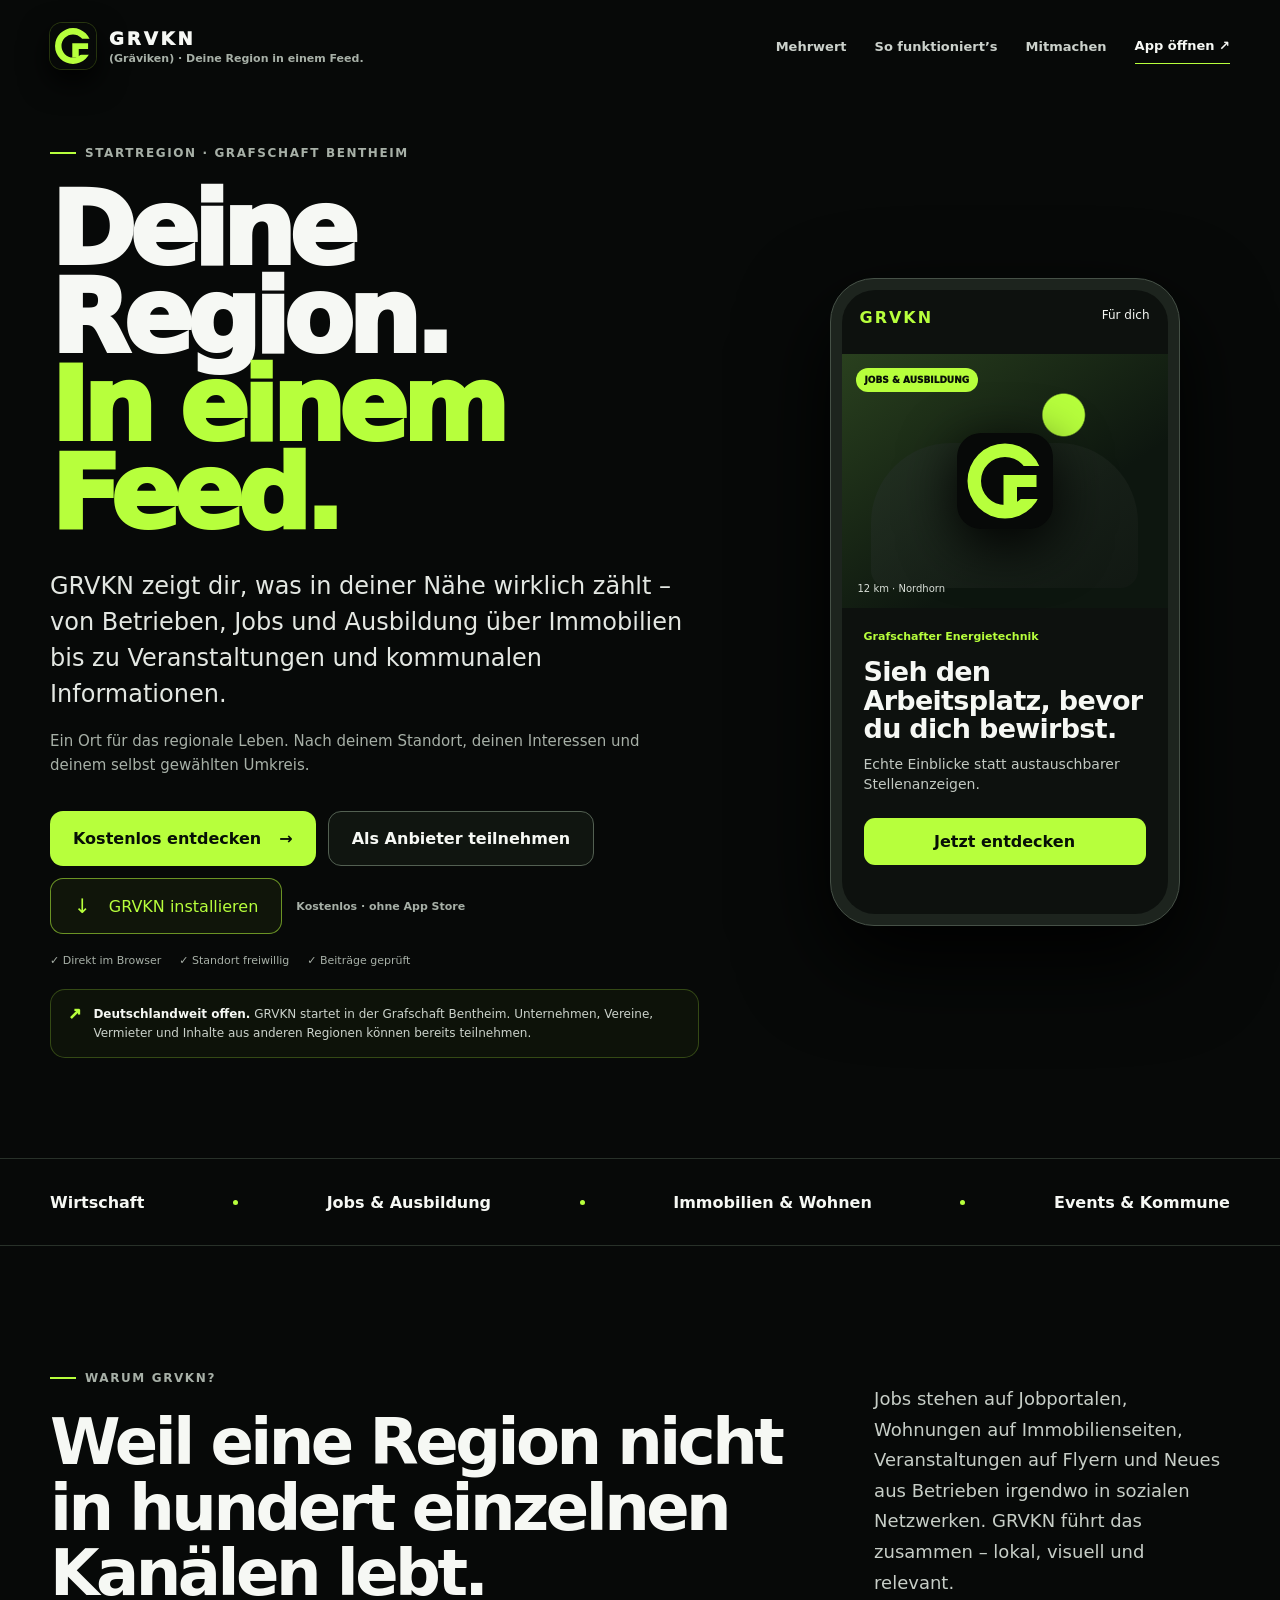
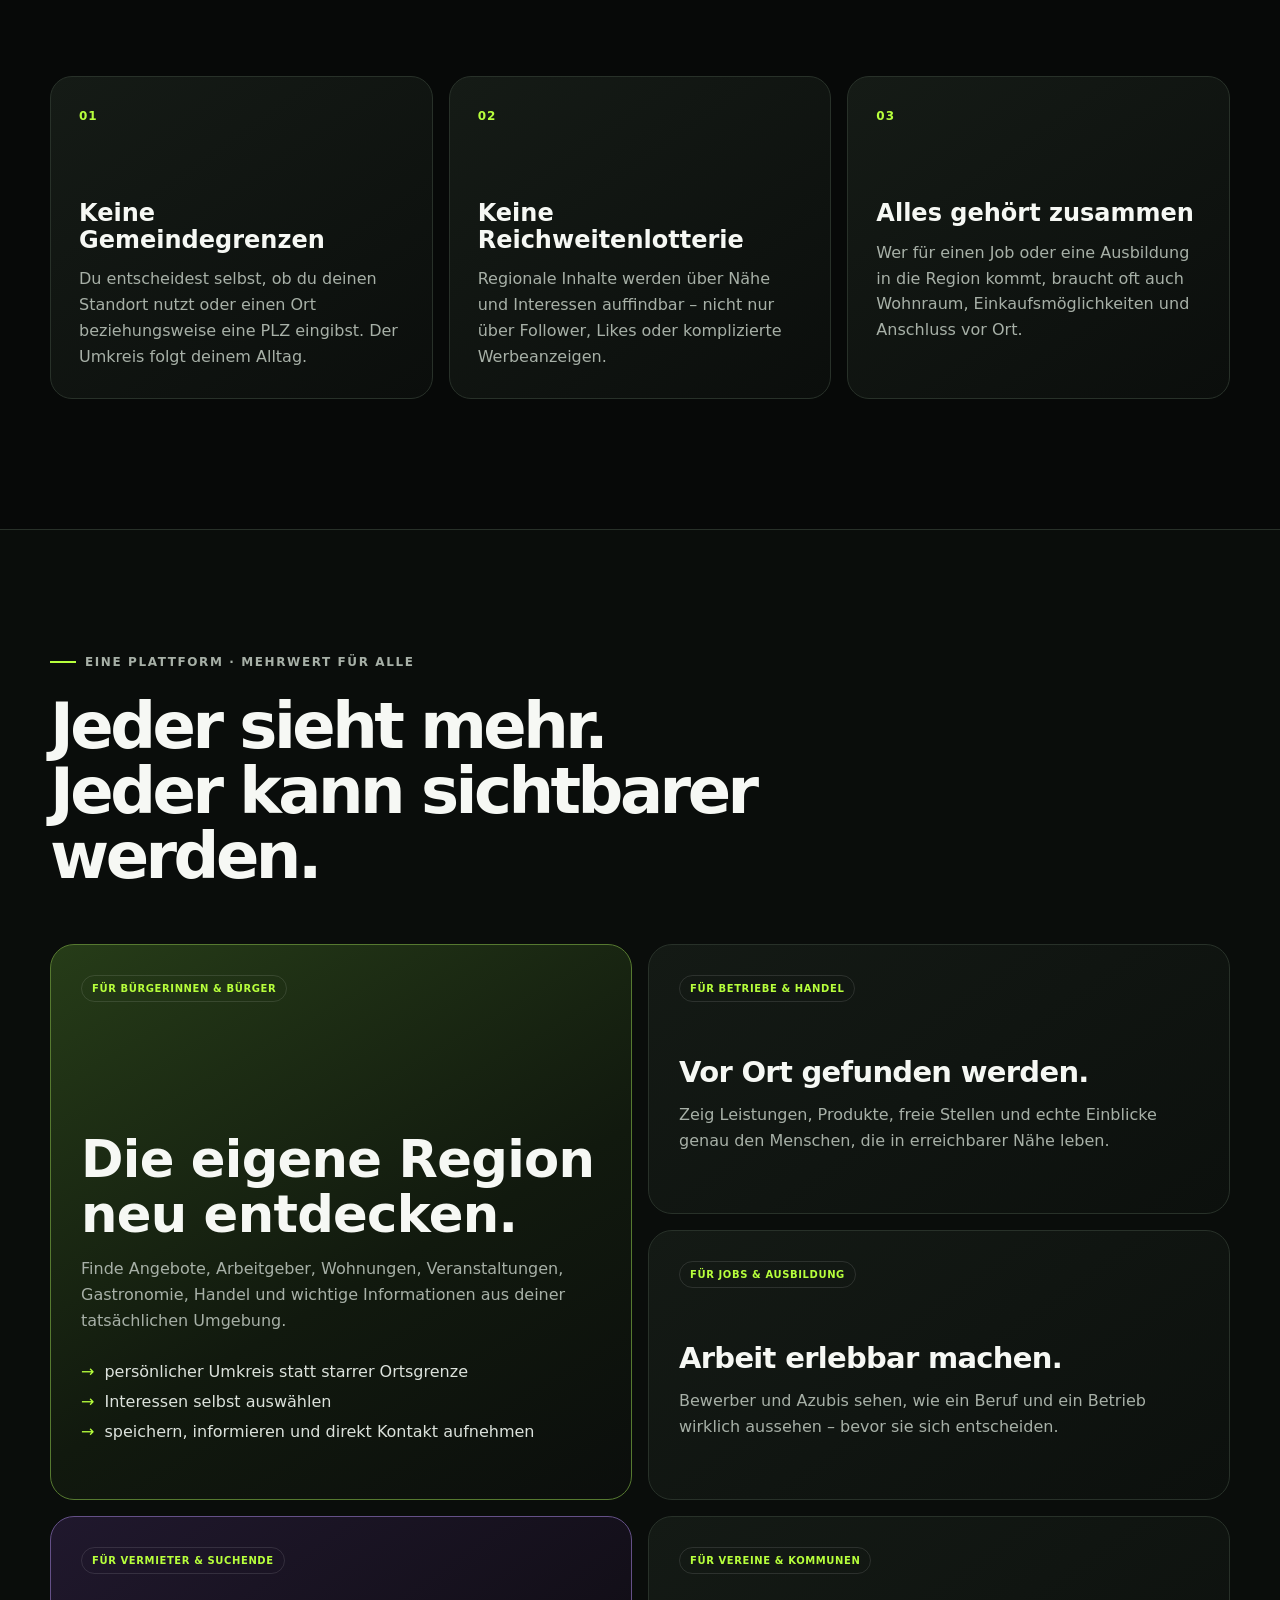
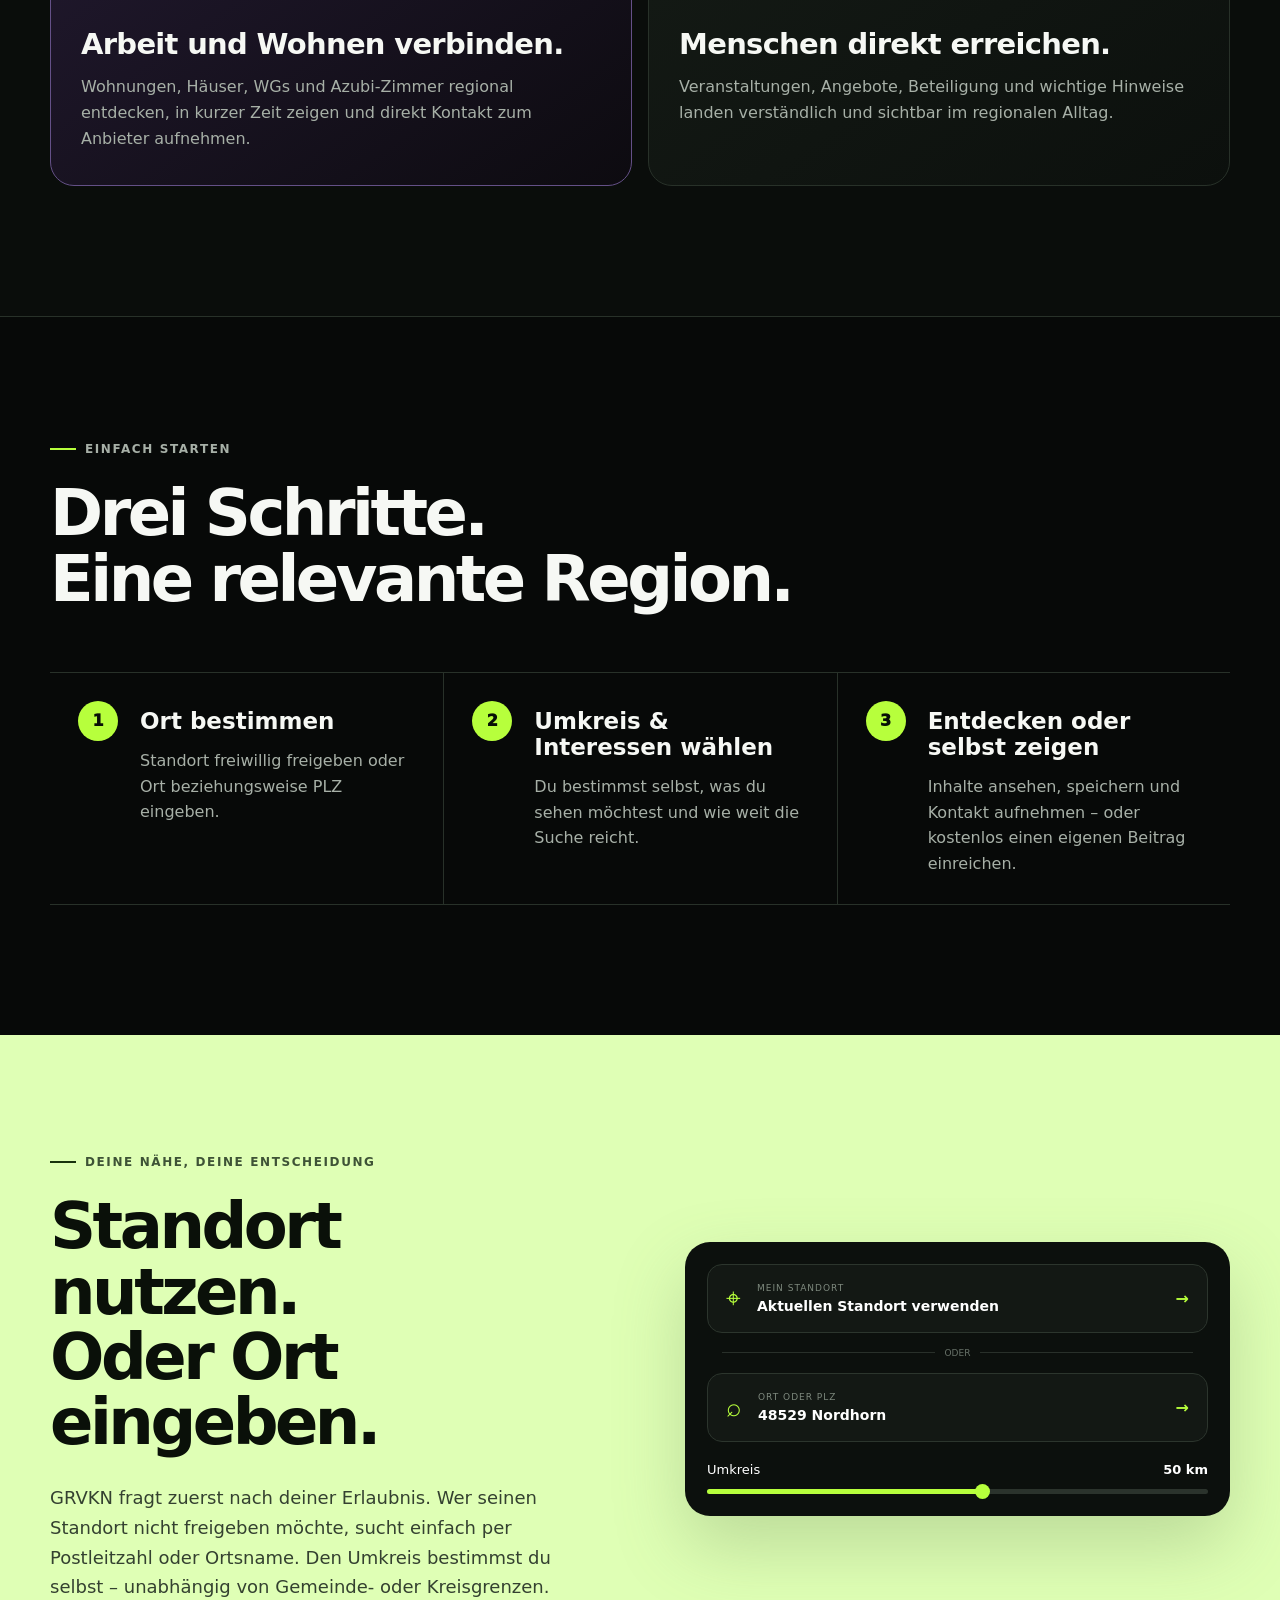
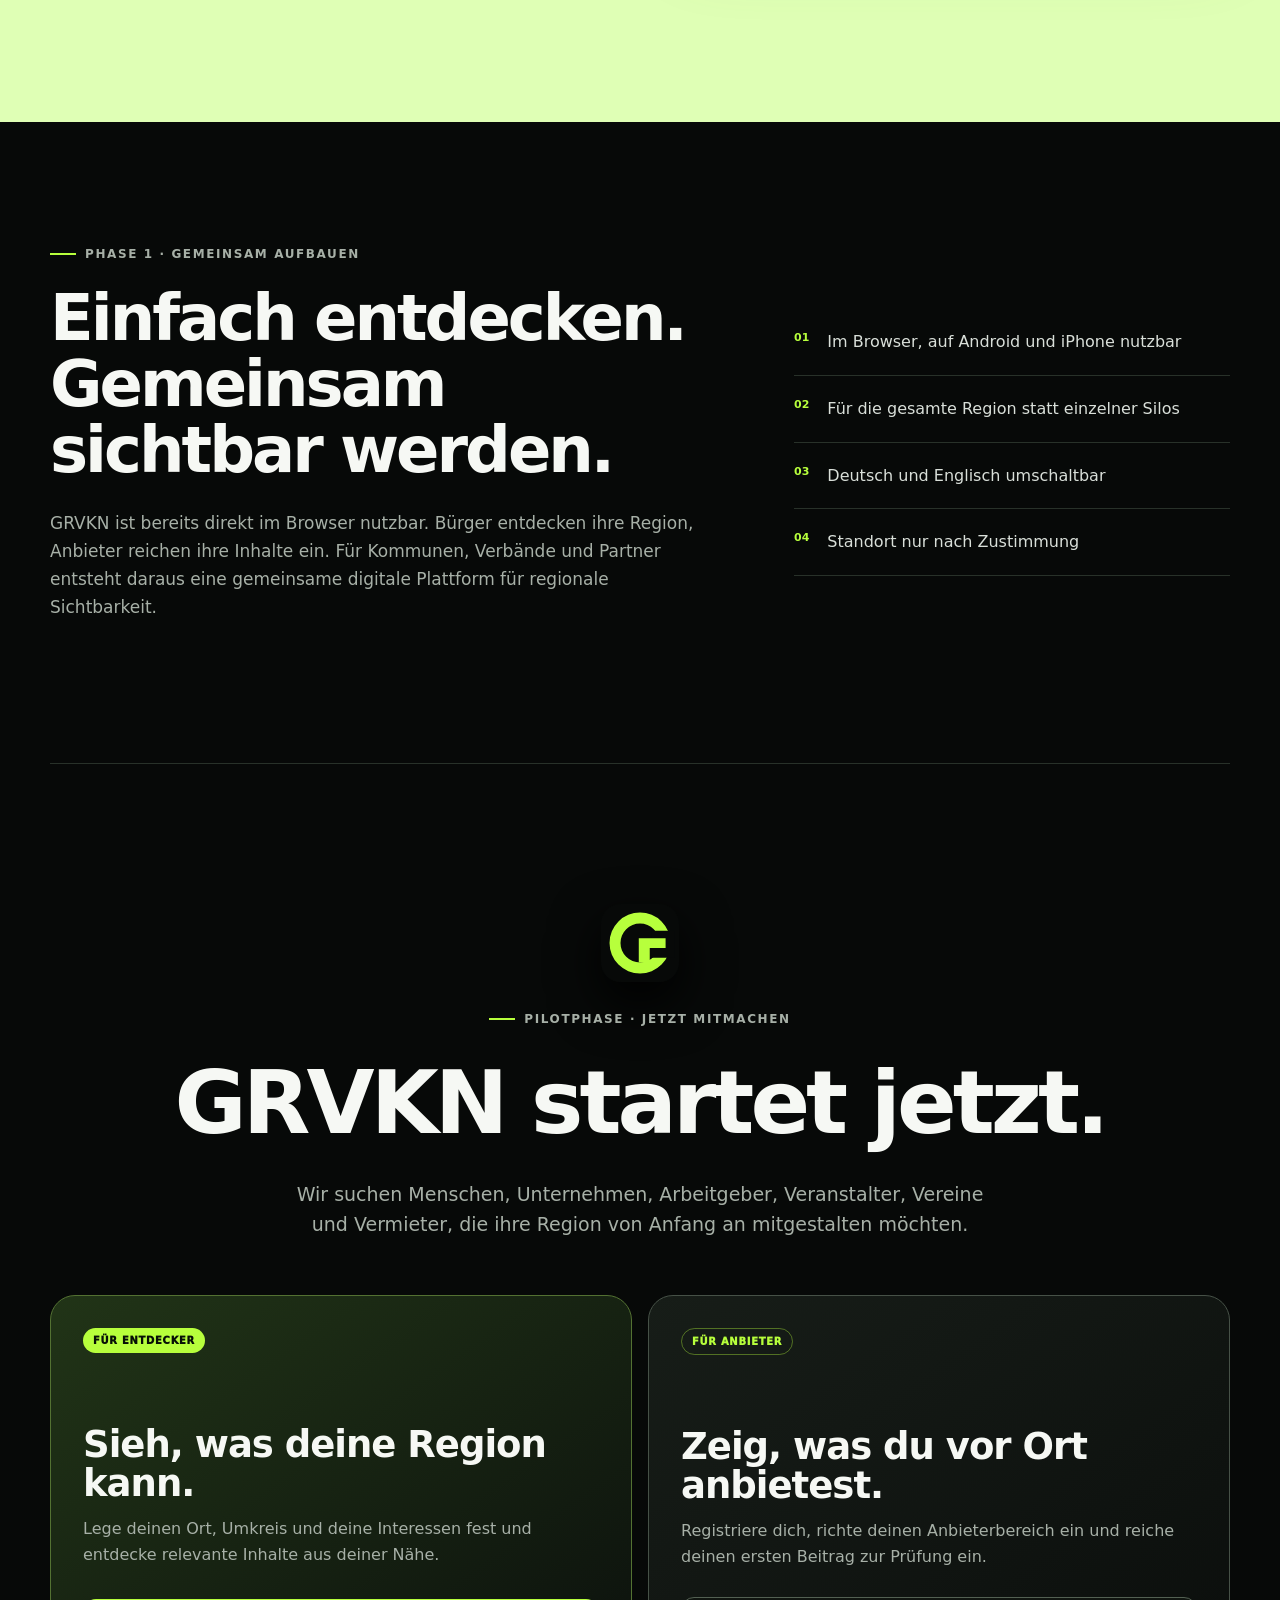
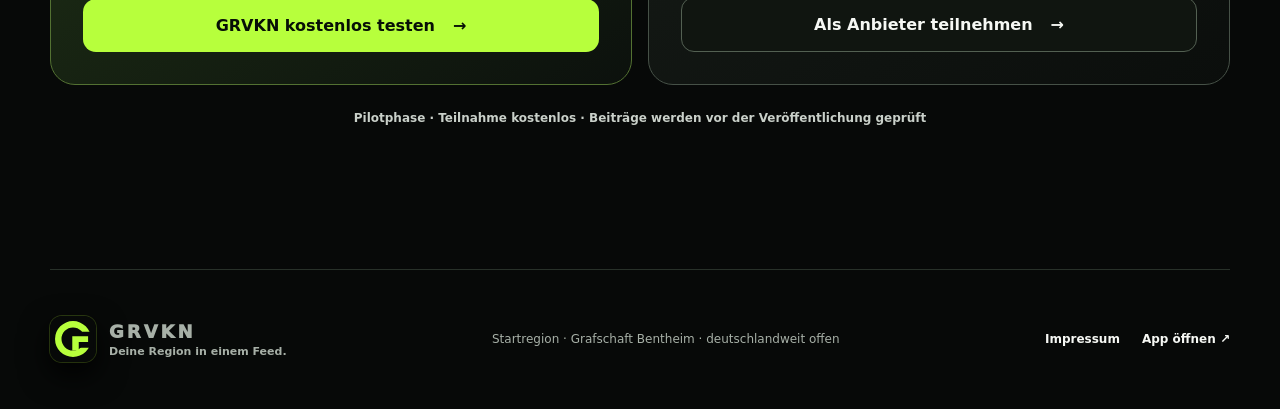
==== index.html @ 47a57565 "Publish GRVKN landing and web app" ====
<!doctype html>
<html lang="de">
<head>
  <meta charset="utf-8">
  <meta name="viewport" content="width=device-width, initial-scale=1">
  <meta name="theme-color" content="#070908">
  <meta name="description" content="GRVKN bringt Menschen, Betriebe, Jobs, Ausbildung, Immobilien, Veranstaltungen und kommunale Informationen aus deiner Nähe in einen gemeinsamen regionalen Feed.">
  <meta name="mobile-web-app-capable" content="yes">
  <meta name="apple-mobile-web-app-capable" content="yes">
  <meta name="apple-mobile-web-app-status-bar-style" content="black-translucent">
  <meta name="apple-mobile-web-app-title" content="GRVKN">
  <title>GRVKN – Deine Region in einem Feed</title>
  <link rel="icon" href="/grvkn-mark.svg" type="image/svg+xml">
  <link rel="apple-touch-icon" href="/grvkn-icon-192.png">
  <link rel="manifest" href="/manifest.webmanifest">
  <link rel="stylesheet" href="/styles.css">
  <script src="/pwa-install.js" defer></script>
</head>
<body>
  <header class="nav wrap">
    <a class="brand" href="/" aria-label="GRVKN Startseite">
      <img class="brand-icon" src="/grvkn-mark.svg" alt="">
      <span class="brand-copy"><strong>GRVKN</strong><small>(Gräviken) · Deine Region in einem Feed.</small></span>
    </a>
    <nav class="nav-links" aria-label="Hauptnavigation">
      <a href="#mehrwert">Mehrwert</a>
      <a href="#so-gehts">So funktioniert’s</a>
      <a href="#mitmachen">Mitmachen</a>
      <a class="nav-cta" href="/app/">App öffnen <span aria-hidden="true">↗</span></a>
    </nav>
  </header>

  <main>
    <section class="hero wrap">
      <div class="hero-copy">
        <p class="eyebrow"><span></span> Startregion · Grafschaft Bentheim</p>
        <h1>Deine Region.<br><em>In einem Feed.</em></h1>
        <p class="lead">GRVKN zeigt dir, was in deiner Nähe wirklich zählt – von Betrieben, Jobs und Ausbildung über Immobilien bis zu Veranstaltungen und kommunalen Informationen.</p>
        <p class="hero-proof">Ein Ort für das regionale Leben. Nach deinem Standort, deinen Interessen und deinem selbst gewählten Umkreis.</p>
        <div class="actions">
          <a class="button primary" href="/app/">Kostenlos entdecken <span aria-hidden="true">→</span></a>
          <a class="button secondary" href="/app/?entry=business">Als Anbieter teilnehmen</a>
        </div>
        <div class="install-action">
          <button class="button install-button" id="install-app-button" type="button">
            <span class="install-icon" data-install-icon aria-hidden="true">↓</span>
            <span data-install-label>GRVKN installieren</span>
          </button>
          <span class="install-note">Kostenlos · ohne App Store</span>
        </div>
        <div class="trust-row" aria-label="Vorteile">
          <span>✓ Direkt im Browser</span>
          <span>✓ Standort freiwillig</span>
          <span>✓ Beiträge geprüft</span>
        </div>
        <div class="region-note">
          <span aria-hidden="true">↗</span>
          <p><strong>Deutschlandweit offen.</strong> GRVKN startet in der Grafschaft Bentheim. Unternehmen, Vereine, Vermieter und Inhalte aus anderen Regionen können bereits teilnehmen.</p>
        </div>
      </div>

      <div class="phone" aria-label="Vorschau des GRVKN Feeds">
        <div class="phone-screen">
          <div class="screen-top"><b>GRVKN</b><span>Für dich</span></div>
          <div class="visual">
            <span class="visual-tag">JOBS &amp; AUSBILDUNG</span>
            <img class="visual-mark" src="/grvkn-mark.svg" alt="">
            <span class="visual-location">12 km · Nordhorn</span>
          </div>
          <div class="screen-copy">
            <p class="place">Grafschafter Energietechnik</p>
            <h2>Sieh den Arbeitsplatz, bevor du dich bewirbst.</h2>
            <p>Echte Einblicke statt austauschbarer Stellenanzeigen.</p>
            <span class="screen-button">Jetzt entdecken</span>
          </div>
        </div>
      </div>
    </section>

    <section class="statement" aria-label="GRVKN Themen">
      <div class="wrap statement-inner">
        <p>Wirtschaft</p><i></i><p>Jobs &amp; Ausbildung</p><i></i><p>Immobilien &amp; Wohnen</p><i></i><p>Events &amp; Kommune</p>
      </div>
    </section>

    <section class="problem section wrap" id="mehrwert">
      <div class="section-heading split-heading">
        <div>
          <p class="eyebrow"><span></span> Warum GRVKN?</p>
          <h2 class="section-title">Weil eine Region nicht in hundert einzelnen Kanälen lebt.</h2>
        </div>
        <p class="section-lead">Jobs stehen auf Jobportalen, Wohnungen auf Immobilienseiten, Veranstaltungen auf Flyern und Neues aus Betrieben irgendwo in sozialen Netzwerken. GRVKN führt das zusammen – lokal, visuell und relevant.</p>
      </div>
      <div class="difference-grid">
        <article>
          <span class="number">01</span>
          <h3>Keine Gemeindegrenzen</h3>
          <p>Du entscheidest selbst, ob du deinen Standort nutzt oder einen Ort beziehungsweise eine PLZ eingibst. Der Umkreis folgt deinem Alltag.</p>
        </article>
        <article>
          <span class="number">02</span>
          <h3>Keine Reichweitenlotterie</h3>
          <p>Regionale Inhalte werden über Nähe und Interessen auffindbar – nicht nur über Follower, Likes oder komplizierte Werbeanzeigen.</p>
        </article>
        <article>
          <span class="number">03</span>
          <h3>Alles gehört zusammen</h3>
          <p>Wer für einen Job oder eine Ausbildung in die Region kommt, braucht oft auch Wohnraum, Einkaufsmöglichkeiten und Anschluss vor Ort.</p>
        </article>
      </div>
    </section>

    <section class="value-section" id="zielgruppen">
      <div class="wrap section">
        <p class="eyebrow"><span></span> Eine Plattform · Mehrwert für alle</p>
        <h2 class="section-title">Jeder sieht mehr.<br>Jeder kann sichtbarer werden.</h2>
        <div class="value-grid">
          <article class="value-card featured">
            <span class="value-label">Für Bürgerinnen &amp; Bürger</span>
            <h3>Die eigene Region neu entdecken.</h3>
            <p>Finde Angebote, Arbeitgeber, Wohnungen, Veranstaltungen, Gastronomie, Handel und wichtige Informationen aus deiner tatsächlichen Umgebung.</p>
            <ul>
              <li>persönlicher Umkreis statt starrer Ortsgrenze</li>
              <li>Interessen selbst auswählen</li>
              <li>speichern, informieren und direkt Kontakt aufnehmen</li>
            </ul>
          </article>
          <article class="value-card">
            <span class="value-label">Für Betriebe &amp; Handel</span>
            <h3>Vor Ort gefunden werden.</h3>
            <p>Zeig Leistungen, Produkte, freie Stellen und echte Einblicke genau den Menschen, die in erreichbarer Nähe leben.</p>
          </article>
          <article class="value-card">
            <span class="value-label">Für Jobs &amp; Ausbildung</span>
            <h3>Arbeit erlebbar machen.</h3>
            <p>Bewerber und Azubis sehen, wie ein Beruf und ein Betrieb wirklich aussehen – bevor sie sich entscheiden.</p>
          </article>
          <article class="value-card property">
            <span class="value-label">Für Vermieter &amp; Suchende</span>
            <h3>Arbeit und Wohnen verbinden.</h3>
            <p>Wohnungen, Häuser, WGs und Azubi-Zimmer regional entdecken, in kurzer Zeit zeigen und direkt Kontakt zum Anbieter aufnehmen.</p>
          </article>
          <article class="value-card">
            <span class="value-label">Für Vereine &amp; Kommunen</span>
            <h3>Menschen direkt erreichen.</h3>
            <p>Veranstaltungen, Angebote, Beteiligung und wichtige Hinweise landen verständlich und sichtbar im regionalen Alltag.</p>
          </article>
        </div>
      </div>
    </section>

    <section class="how section wrap" id="so-gehts">
      <div class="section-heading">
        <p class="eyebrow"><span></span> Einfach starten</p>
        <h2 class="section-title">Drei Schritte.<br>Eine relevante Region.</h2>
      </div>
      <ol class="steps">
        <li><span>1</span><div><h3>Ort bestimmen</h3><p>Standort freiwillig freigeben oder Ort beziehungsweise PLZ eingeben.</p></div></li>
        <li><span>2</span><div><h3>Umkreis &amp; Interessen wählen</h3><p>Du bestimmst selbst, was du sehen möchtest und wie weit die Suche reicht.</p></div></li>
        <li><span>3</span><div><h3>Entdecken oder selbst zeigen</h3><p>Inhalte ansehen, speichern und Kontakt aufnehmen – oder kostenlos einen eigenen Beitrag einreichen.</p></div></li>
      </ol>
    </section>

    <section class="location-section">
      <div class="wrap location-grid">
        <div>
          <p class="eyebrow"><span></span> Deine Nähe, deine Entscheidung</p>
          <h2 class="section-title">Standort nutzen.<br>Oder Ort eingeben.</h2>
          <p class="location-copy">GRVKN fragt zuerst nach deiner Erlaubnis. Wer seinen Standort nicht freigeben möchte, sucht einfach per Postleitzahl oder Ortsname. Den Umkreis bestimmst du selbst – unabhängig von Gemeinde- oder Kreisgrenzen.</p>
        </div>
        <div class="search-demo">
          <div class="search-row"><span aria-hidden="true">⌖</span><div><small>MEIN STANDORT</small><strong>Aktuellen Standort verwenden</strong></div><b>→</b></div>
          <div class="or"><span></span>ODER<span></span></div>
          <div class="search-row"><span aria-hidden="true">⌕</span><div><small>ORT ODER PLZ</small><strong>48529 Nordhorn</strong></div><b>→</b></div>
          <div class="radius"><span>Umkreis</span><b>50 km</b><div><i></i></div></div>
        </div>
      </div>
    </section>

    <section class="pilot wrap" aria-label="GRVKN Pilotphase">
      <div class="pilot-copy">
        <p class="eyebrow"><span></span> Phase 1 · Gemeinsam aufbauen</p>
        <h2>Einfach entdecken.<br>Gemeinsam sichtbar werden.</h2>
        <p>GRVKN ist bereits direkt im Browser nutzbar. Bürger entdecken ihre Region, Anbieter reichen ihre Inhalte ein. Für Kommunen, Verbände und Partner entsteht daraus eine gemeinsame digitale Plattform für regionale Sichtbarkeit.</p>
      </div>
      <div class="pilot-facts">
        <span><b>01</b> Im Browser, auf Android und iPhone nutzbar</span>
        <span><b>02</b> Für die gesamte Region statt einzelner Silos</span>
        <span><b>03</b> Deutsch und Englisch umschaltbar</span>
        <span><b>04</b> Standort nur nach Zustimmung</span>
      </div>
    </section>

    <section class="final wrap" id="mitmachen">
      <img class="final-mark" src="/grvkn-mark.svg" alt="">
      <p class="eyebrow"><span></span> Pilotphase · Jetzt mitmachen</p>
      <h2>GRVKN startet jetzt.</h2>
      <p>Wir suchen Menschen, Unternehmen, Arbeitgeber, Veranstalter, Vereine und Vermieter, die ihre Region von Anfang an mitgestalten möchten.</p>
      <div class="join-options">
        <article class="join-card">
          <span class="join-label">Für Entdecker</span>
          <h3>Sieh, was deine Region kann.</h3>
          <p>Lege deinen Ort, Umkreis und deine Interessen fest und entdecke relevante Inhalte aus deiner Nähe.</p>
          <a class="button primary" href="/app/">GRVKN kostenlos testen <span aria-hidden="true">→</span></a>
        </article>
        <article class="join-card provider">
          <span class="join-label">Für Anbieter</span>
          <h3>Zeig, was du vor Ort anbietest.</h3>
          <p>Registriere dich, richte deinen Anbieterbereich ein und reiche deinen ersten Beitrag zur Prüfung ein.</p>
          <a class="button secondary" href="/app/?entry=business">Als Anbieter teilnehmen <span aria-hidden="true">→</span></a>
        </article>
      </div>
      <p class="participation-note">Pilotphase · Teilnahme kostenlos · Beiträge werden vor der Veröffentlichung geprüft</p>
    </section>
  </main>

  <footer class="wrap footer">
    <div class="brand"><img class="brand-icon" src="/grvkn-mark.svg" alt=""><span class="brand-copy"><strong>GRVKN</strong><small>Deine Region in einem Feed.</small></span></div>
    <p>Startregion · Grafschaft Bentheim · deutschlandweit offen</p>
    <div class="footer-links">
      <a href="/impressum.html">Impressum</a>
      <a href="/app/">App öffnen ↗</a>
    </div>
  </footer>

  <dialog class="install-dialog" id="install-help-dialog" aria-labelledby="install-dialog-title">
    <div class="install-dialog-mark" aria-hidden="true">
      <img src="/grvkn-mark.svg" alt="">
    </div>
    <p class="eyebrow"><span></span> GRVKN wie eine App nutzen</p>
    <h2 id="install-dialog-title">GRVKN installieren</h2>
    <div id="install-dialog-copy">
      <p>Öffne das Browsermenü und wähle <strong>„App installieren“</strong> oder <strong>„Zum Startbildschirm hinzufügen“</strong>.</p>
    </div>
    <div class="install-dialog-actions">
      <a class="button primary" href="/app/">GRVKN öffnen <span aria-hidden="true">→</span></a>
      <form method="dialog">
        <button class="button secondary" type="submit">Schließen</button>
      </form>
    </div>
  </dialog>
</body>
</html>
---- styles.css ----
:root {
  --bg: #070908;
  --surface: #101511;
  --surface-2: #151b16;
  --line: #283129;
  --lime: #b7ff3c;
  --text: #f6f8f4;
  --muted: #a7b0a7;
  --purple: #9576d8;
}

* { box-sizing: border-box; }
html { scroll-behavior: smooth; }
body {
  margin: 0;
  overflow-x: hidden;
  background: var(--bg);
  color: var(--text);
  font-family: Inter, ui-sans-serif, system-ui, -apple-system, BlinkMacSystemFont, "Segoe UI", sans-serif;
  -webkit-font-smoothing: antialiased;
}
a { color: inherit; text-decoration: none; }
.wrap { width: min(1180px, calc(100% - 40px)); margin-inline: auto; }

.nav {
  min-height: 92px;
  display: flex;
  align-items: center;
  justify-content: space-between;
  gap: 24px;
}
.brand { display: inline-flex; align-items: center; gap: 13px; }
.brand-icon {
  width: 46px;
  height: 46px;
  flex: 0 0 46px;
  border-radius: 12px;
  box-shadow: 0 0 0 1px #b7ff3c30, 0 12px 30px #000;
}
.brand-copy { display: flex; flex-direction: column; gap: 3px; }
.brand-copy strong { font-size: 18px; font-weight: 950; letter-spacing: 3px; }
.brand-copy small { color: var(--muted); font-size: 11px; font-weight: 650; letter-spacing: 0; }
.nav-links { display: flex; align-items: center; gap: 28px; font-size: 13px; font-weight: 750; }
.nav-links > a:not(.nav-cta) { color: #cbd1cb; }
.nav-links > a:hover { color: var(--lime); }
.nav-cta { border-bottom: 1px solid var(--lime); padding: 10px 0; }

.hero {
  min-height: 735px;
  display: grid;
  grid-template-columns: minmax(0, 1.18fr) minmax(310px, .82fr);
  gap: 80px;
  align-items: center;
  padding-top: 54px;
  padding-bottom: 100px;
}
.eyebrow {
  margin: 0;
  color: var(--muted);
  font-size: 12px;
  font-weight: 850;
  letter-spacing: 1.6px;
  text-transform: uppercase;
  display: flex;
  align-items: center;
  gap: 9px;
}
.eyebrow span { width: 26px; height: 2px; flex: 0 0 26px; background: var(--lime); }
h1 {
  margin: 26px 0 30px;
  font-size: clamp(62px, 8vw, 110px);
  line-height: .86;
  letter-spacing: -6px;
  font-weight: 950;
}
h1 em { color: var(--lime); font-style: normal; }
.lead { max-width: 750px; margin: 0; color: #e3e7e2; font-size: clamp(19px, 2vw, 24px); line-height: 1.5; }
.hero-proof { max-width: 700px; margin: 17px 0 0; color: var(--muted); font-size: 15px; line-height: 1.6; }
.actions { display: flex; flex-wrap: wrap; gap: 12px; margin-top: 34px; }
.button {
  display: inline-flex;
  align-items: center;
  justify-content: center;
  gap: 18px;
  padding: 17px 23px;
  border-radius: 13px;
  font-weight: 900;
  transition: transform .18s ease, border-color .18s ease, background .18s ease;
}
.button:hover { transform: translateY(-2px); }
.button.primary { background: var(--lime); color: #071006; }
.button.secondary { border: 1px solid #536052; background: #101510; }
.button.secondary:hover { border-color: var(--lime); }
.button:focus-visible { outline: 3px solid #b7ff3c66; outline-offset: 3px; }
.install-action { display: flex; flex-wrap: wrap; align-items: center; gap: 14px; margin-top: 12px; }
.install-button {
  border: 1px solid #b7ff3c8a;
  background: #b7ff3c0d;
  color: var(--lime);
  cursor: pointer;
  font: inherit;
}
.install-button:hover { border-color: var(--lime); background: #b7ff3c18; }
.install-button[data-installed="true"] { background: var(--lime); color: #071006; }
.install-icon { font-size: 20px; line-height: 1; }
.install-note { color: var(--muted); font-size: 11px; font-weight: 750; }
.trust-row { display: flex; flex-wrap: wrap; gap: 18px; margin-top: 20px; color: var(--muted); font-size: 11px; }
.region-note {
  max-width: 720px;
  margin-top: 22px;
  padding: 15px 17px;
  display: flex;
  align-items: flex-start;
  gap: 12px;
  border: 1px solid #b7ff3c3b;
  border-radius: 15px;
  background: #b7ff3c0a;
}
.region-note > span { color: var(--lime); font-weight: 950; }
.region-note p { margin: 0; color: #cbd2cb; font-size: 12px; line-height: 1.55; }
.region-note strong { color: var(--text); }

.phone {
  justify-self: center;
  width: min(350px, 82vw);
  padding: 11px;
  border: 1px solid #465147;
  border-radius: 44px;
  background: #1d241e;
  box-shadow: 0 35px 90px #000;
}
.phone-screen { height: 624px; overflow: hidden; display: flex; flex-direction: column; border-radius: 33px; background: #0d110e; }
.screen-top { height: 64px; padding: 18px; display: flex; justify-content: space-between; }
.screen-top b { color: var(--lime); letter-spacing: 2px; }
.screen-top span { font-size: 12px; }
.visual {
  height: 254px;
  position: relative;
  display: grid;
  place-items: center;
  background:
    radial-gradient(circle at 68% 24%, #b7ff3c 0 7%, transparent 7.5%),
    linear-gradient(145deg, #29401e, #0d160f 65%);
}
.visual::after { content: ""; position: absolute; inset: 35% 9% 8%; border-radius: 80px 80px 18px 18px; background: linear-gradient(145deg, #253226, #131914); opacity: .7; }
.visual-tag { position: absolute; z-index: 2; top: 14px; left: 14px; padding: 7px 9px; border-radius: 999px; background: var(--lime); color: #081008; font-size: 9px; font-weight: 950; }
.visual-mark { position: relative; z-index: 2; width: 96px; height: 96px; border-radius: 24px; filter: drop-shadow(0 15px 28px #000); }
.visual-location { position: absolute; z-index: 2; bottom: 14px; left: 16px; color: #d9dfd8; font-size: 10px; }
.screen-copy { padding: 22px; }
.screen-copy .place { margin: 0; color: var(--lime); font-size: 11px; font-weight: 800; }
.screen-copy h2 { margin: 15px 0 10px; font-size: 27px; line-height: 1.06; letter-spacing: -.7px; }
.screen-copy > p:last-of-type { margin: 0; color: #c2c9c2; line-height: 1.45; font-size: 14px; }
.screen-button { display: block; margin-top: 23px; padding: 14px; border-radius: 11px; background: var(--lime); color: #071006; text-align: center; font-weight: 900; }

.statement { overflow: hidden; border-top: 1px solid var(--line); border-bottom: 1px solid var(--line); }
.statement-inner { min-height: 86px; display: flex; align-items: center; justify-content: space-between; gap: 24px; white-space: nowrap; }
.statement p { font-weight: 900; }
.statement i { width: 5px; height: 5px; flex: 0 0 5px; border-radius: 50%; background: var(--lime); }

.section { padding-top: 125px; padding-bottom: 130px; }
.section-title { max-width: 900px; margin: 25px 0 55px; font-size: clamp(42px, 5vw, 72px); line-height: 1.02; letter-spacing: -3.5px; }
.split-heading { display: grid; grid-template-columns: minmax(0, 1.15fr) minmax(300px, .55fr); gap: 80px; align-items: end; }
.split-heading .section-title { margin-bottom: 0; }
.section-lead { margin: 0 0 8px; color: #c7cec7; font-size: 18px; line-height: 1.7; }
.difference-grid { display: grid; grid-template-columns: repeat(3, 1fr); gap: 16px; margin-top: 70px; }
.difference-grid article { min-height: 270px; padding: 28px; border: 1px solid var(--line); border-radius: 22px; background: linear-gradient(145deg, var(--surface-2), #0b0e0c); }
.number { color: var(--lime); font-size: 12px; font-weight: 900; letter-spacing: 1px; }
.difference-grid h3 { margin: 76px 0 13px; font-size: 24px; line-height: 1.1; }
.difference-grid p { margin: 0; color: var(--muted); line-height: 1.62; }

.value-section { border-top: 1px solid var(--line); border-bottom: 1px solid var(--line); background: #0a0d0b; }
.value-grid { display: grid; grid-template-columns: repeat(2, 1fr); gap: 16px; }
.value-card { min-height: 270px; padding: 30px; border: 1px solid var(--line); border-radius: 24px; background: linear-gradient(145deg, #141a15, #0c100d); }
.value-card.featured { grid-row: span 2; min-height: 556px; background: linear-gradient(150deg, #263c18, #11190e 58%, #0b0e0c); border-color: #567930; }
.value-card.property { border-color: #645087; background: linear-gradient(145deg, #20182d, #0d0b10); }
.value-label { display: inline-flex; padding: 7px 10px; border: 1px solid #ffffff1c; border-radius: 999px; color: var(--lime); font-size: 10px; font-weight: 900; letter-spacing: .6px; text-transform: uppercase; }
.value-card h3 { max-width: 520px; margin: 55px 0 14px; font-size: 29px; line-height: 1.07; letter-spacing: -.7px; }
.value-card.featured h3 { margin-top: 130px; font-size: clamp(34px, 4vw, 53px); }
.value-card p { margin: 0; color: var(--muted); line-height: 1.62; }
.value-card ul { display: grid; gap: 11px; margin: 28px 0 0; padding: 0; color: #dce2dc; list-style: none; }
.value-card li::before { content: "→"; margin-right: 10px; color: var(--lime); }

.how .section-title { margin-bottom: 60px; }
.steps { margin: 0; padding: 0; display: grid; grid-template-columns: repeat(3, 1fr); list-style: none; }
.steps li { min-height: 230px; display: flex; gap: 22px; padding: 28px; border-top: 1px solid var(--line); border-bottom: 1px solid var(--line); }
.steps li + li { border-left: 1px solid var(--line); }
.steps li > span { width: 40px; height: 40px; flex: 0 0 40px; display: grid; place-items: center; border-radius: 50%; background: var(--lime); color: #071006; font-weight: 950; }
.steps h3 { margin: 7px 0 14px; font-size: 23px; }
.steps p { margin: 0; color: var(--muted); line-height: 1.6; }

.location-section { padding: 120px 0; background: #dfffb5; color: #0a1009; }
.location-grid { display: grid; grid-template-columns: 1fr 1fr; gap: 90px; align-items: center; }
.location-section .eyebrow { color: #3e5336; }
.location-section .eyebrow span { background: #18320d; }
.location-section .section-title { margin-bottom: 28px; }
.location-copy { max-width: 600px; margin: 0; color: #344130; font-size: 18px; line-height: 1.65; }
.search-demo { padding: 22px; border-radius: 25px; background: #0c100d; color: white; box-shadow: 0 30px 70px #6b88584d; }
.search-row { display: flex; gap: 16px; align-items: center; padding: 18px; border: 1px solid #2c352d; border-radius: 15px; background: #131814; }
.search-row > span { color: var(--lime); font-size: 26px; }
.search-row div { display: flex; flex: 1; flex-direction: column; gap: 5px; }
.search-row small { color: #7e897e; font-size: 9px; letter-spacing: 1px; }
.search-row strong { font-size: 14px; }
.search-row > b { color: var(--lime); }
.or { display: flex; align-items: center; gap: 10px; margin: 15px; color: #687269; font-size: 9px; }
.or span { height: 1px; flex: 1; background: #29302a; }
.radius { margin-top: 20px; display: grid; grid-template-columns: 1fr auto; gap: 12px; font-size: 13px; }
.radius div { grid-column: 1 / 3; height: 5px; border-radius: 999px; background: #2b332c; }
.radius i { width: 55%; height: 100%; display: block; position: relative; border-radius: 999px; background: var(--lime); }
.radius i::after { content: ""; width: 15px; height: 15px; position: absolute; top: -5px; right: -7px; border-radius: 50%; background: var(--lime); }

.pilot { display: grid; grid-template-columns: 1.2fr .8fr; gap: 90px; padding-top: 125px; padding-bottom: 125px; border-bottom: 1px solid var(--line); }
.pilot h2 { margin: 25px 0; font-size: clamp(40px, 5vw, 67px); line-height: 1.03; letter-spacing: -3px; }
.pilot-copy > p:last-child { max-width: 690px; color: var(--muted); font-size: 17px; line-height: 1.65; }
.pilot-facts { display: grid; align-content: center; }
.pilot-facts span { display: flex; gap: 18px; padding: 22px 0; border-bottom: 1px solid var(--line); color: #d9dfd9; line-height: 1.35; }
.pilot-facts b { color: var(--lime); font-size: 11px; }

.final { padding-top: 140px; padding-bottom: 140px; text-align: center; }
.final-mark { width: 78px; height: 78px; margin-bottom: 26px; border-radius: 20px; box-shadow: 0 20px 50px #000; }
.final .eyebrow { justify-content: center; }
.final h2 { margin: 25px 0; font-size: clamp(48px, 7vw, 88px); letter-spacing: -4px; }
.final > p:not(.eyebrow) { max-width: 720px; margin: auto; color: var(--muted); font-size: 19px; line-height: 1.6; }
.join-options { margin-top: 55px; display: grid; grid-template-columns: 1fr 1fr; gap: 16px; text-align: left; }
.join-card { min-height: 350px; padding: 32px; display: flex; flex-direction: column; align-items: flex-start; border: 1px solid #537132; border-radius: 25px; background: linear-gradient(145deg, #213417, #0c110d); }
.join-card.provider { border-color: #465147; background: linear-gradient(145deg, #171d18, #0b0e0c); }
.join-label { padding: 7px 10px; border-radius: 999px; background: var(--lime); color: #071006; font-size: 10px; font-weight: 950; letter-spacing: .7px; text-transform: uppercase; }
.join-card.provider .join-label { border: 1px solid #b7ff3c60; background: transparent; color: var(--lime); }
.join-card h3 { max-width: 470px; margin: 72px 0 13px; font-size: clamp(27px, 3vw, 37px); line-height: 1.06; letter-spacing: -1px; }
.join-card p { margin: 0 0 28px; color: var(--muted); line-height: 1.6; }
.join-card .button { width: 100%; margin-top: auto; }
.participation-note { margin-top: 24px !important; color: #c9d0c9 !important; font-size: 12px !important; font-weight: 750; }
.footer { min-height: 140px; display: flex; align-items: center; justify-content: space-between; gap: 25px; border-top: 1px solid var(--line); color: var(--muted); font-size: 12px; }
.footer a { color: var(--text); font-weight: 800; }
.footer-links { display: flex; align-items: center; gap: 22px; }
.footer-links a:hover { color: var(--lime); }

.install-dialog {
  width: min(560px, calc(100% - 32px));
  padding: 31px;
  border: 1px solid #58743d;
  border-radius: 24px;
  background: linear-gradient(145deg, #182218, #0b0f0c);
  color: var(--text);
  box-shadow: 0 34px 100px #000c;
}
.install-dialog::backdrop { background: #020302d9; backdrop-filter: blur(6px); }
.install-dialog-mark { width: 60px; height: 60px; margin-bottom: 25px; }
.install-dialog-mark img { display: block; width: 100%; height: 100%; border-radius: 15px; }
.install-dialog h2 { margin: 22px 0 16px; font-size: clamp(28px, 6vw, 42px); line-height: 1.05; letter-spacing: -1.5px; }
.install-dialog p { color: #c7cec7; line-height: 1.65; }
.install-dialog strong { color: var(--text); }
.install-steps { margin: 22px 0 0; padding-left: 24px; display: grid; gap: 15px; color: #dce2dc; line-height: 1.55; }
.share-symbol { display: inline-block; color: var(--lime); font-size: 20px; font-weight: 950; transform: translateY(1px); }
.install-dialog-note { margin: 22px 0 0; color: var(--muted) !important; font-size: 13px; }
.install-dialog-actions { display: flex; flex-wrap: wrap; gap: 10px; margin-top: 28px; }
.install-dialog-actions form { margin: 0; }
.install-dialog-actions .button { min-height: 54px; }

.legal-page { padding-top: 70px; padding-bottom: 120px; }
.legal-hero { max-width: 820px; padding-bottom: 75px; }
.legal-hero h1 { margin-bottom: 25px; }
.legal-hero > p:last-child { margin: 0; color: var(--muted); font-size: clamp(18px, 2vw, 23px); }
.legal-grid { display: grid; grid-template-columns: repeat(2, minmax(0, 1fr)); gap: 16px; }
.legal-card { min-height: 290px; padding: 31px; border: 1px solid var(--line); border-radius: 24px; background: linear-gradient(145deg, var(--surface-2), #0b0e0c); }
.legal-label { margin: 0; color: var(--lime); font-size: 10px; font-weight: 900; letter-spacing: 1px; text-transform: uppercase; }
.legal-card h2 { margin: 62px 0 18px; font-size: clamp(25px, 3vw, 36px); line-height: 1.08; letter-spacing: -1px; }
.legal-card address, .legal-card > p:last-child { margin: 0; color: #c8d0c8; font-style: normal; line-height: 1.75; }
.legal-card address a { color: var(--text); text-decoration: underline; text-decoration-color: #b7ff3c66; text-underline-offset: 4px; }
.legal-card address a:hover { color: var(--lime); }
.legal-meta { margin: 28px 0 0; color: var(--muted); font-size: 12px; }

@media (max-width: 900px) {
  .hero { grid-template-columns: 1fr; gap: 55px; padding-top: 55px; }
  .phone { justify-self: center; }
  .split-heading, .pilot { grid-template-columns: 1fr; gap: 45px; }
  .difference-grid, .steps { grid-template-columns: 1fr; }
  .legal-grid { grid-template-columns: 1fr; }
  .join-options { grid-template-columns: 1fr; }
  .steps li + li { border-left: 0; border-top: 0; }
  .steps li { min-height: auto; }
  .location-grid { grid-template-columns: 1fr; gap: 55px; }
}

@media (max-width: 720px) {
  .wrap { width: min(100% - 28px, 680px); }
  .nav { min-height: 78px; }
  .nav-links > a:not(.nav-cta) { display: none; }
  .brand-copy small { display: none; }
  h1 { font-size: clamp(57px, 17vw, 82px); letter-spacing: -4px; }
  .statement-inner { overflow-x: auto; justify-content: flex-start; scrollbar-width: none; }
  .difference-grid { margin-top: 50px; }
  .value-grid { grid-template-columns: 1fr; }
  .value-card.featured { grid-row: auto; min-height: 450px; }
  .value-card.featured h3 { margin-top: 90px; }
  .pilot { padding-top: 90px; padding-bottom: 90px; }
  .footer { padding: 35px 0; align-items: flex-start; flex-direction: column; }
  .footer-links { flex-wrap: wrap; }
}

@media (max-width: 460px) {
  .brand-icon { width: 41px; height: 41px; flex-basis: 41px; }
  .brand-copy strong { font-size: 16px; }
  .nav-cta { font-size: 12px; }
  .hero { min-height: auto; padding-top: 45px; padding-bottom: 75px; }
  .actions { flex-direction: column; }
  .install-action { align-items: stretch; flex-direction: column; }
  .install-note { text-align: center; }
  .button { width: 100%; }
  .trust-row { display: grid; gap: 8px; }
  .region-note { padding: 14px; }
  .phone { width: 100%; }
  .section { padding-top: 90px; padding-bottom: 95px; }
  .section-title { letter-spacing: -2px; }
  .difference-grid article, .value-card { padding: 24px; }
  .value-card.featured { min-height: 420px; }
  .location-section { padding: 90px 0; }
  .search-row { padding: 15px; }
  .search-row strong { font-size: 12px; }
  .final { padding-top: 100px; padding-bottom: 100px; }
  .join-options { margin-top: 40px; }
  .join-card { min-height: 330px; padding: 24px; }
  .join-card h3 { margin-top: 55px; }
  .legal-page { padding-top: 45px; padding-bottom: 90px; }
  .legal-hero { padding-bottom: 50px; }
  .legal-card { min-height: 260px; padding: 24px; }
  .legal-card h2 { margin-top: 45px; }
  .install-dialog { padding: 24px; }
  .install-dialog-actions { flex-direction: column; }
  .install-dialog-actions form, .install-dialog-actions form .button { width: 100%; }
}
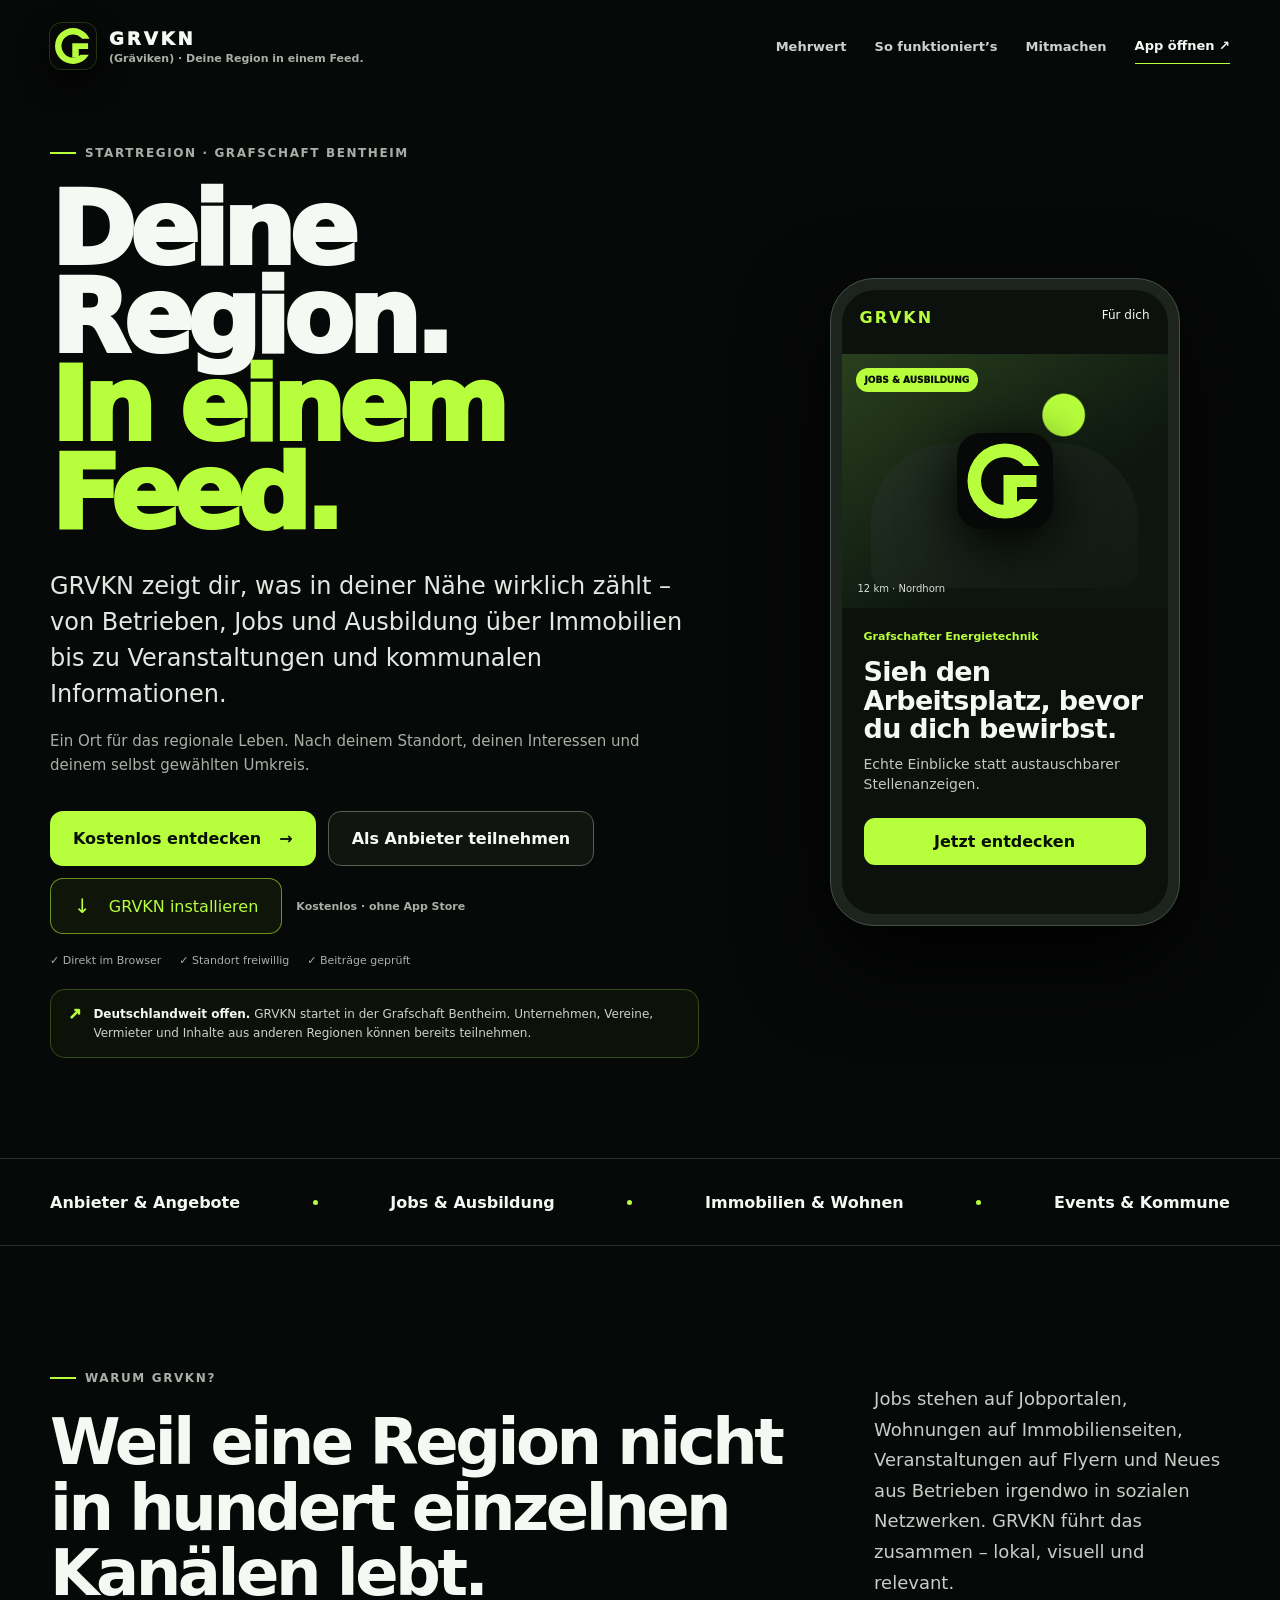
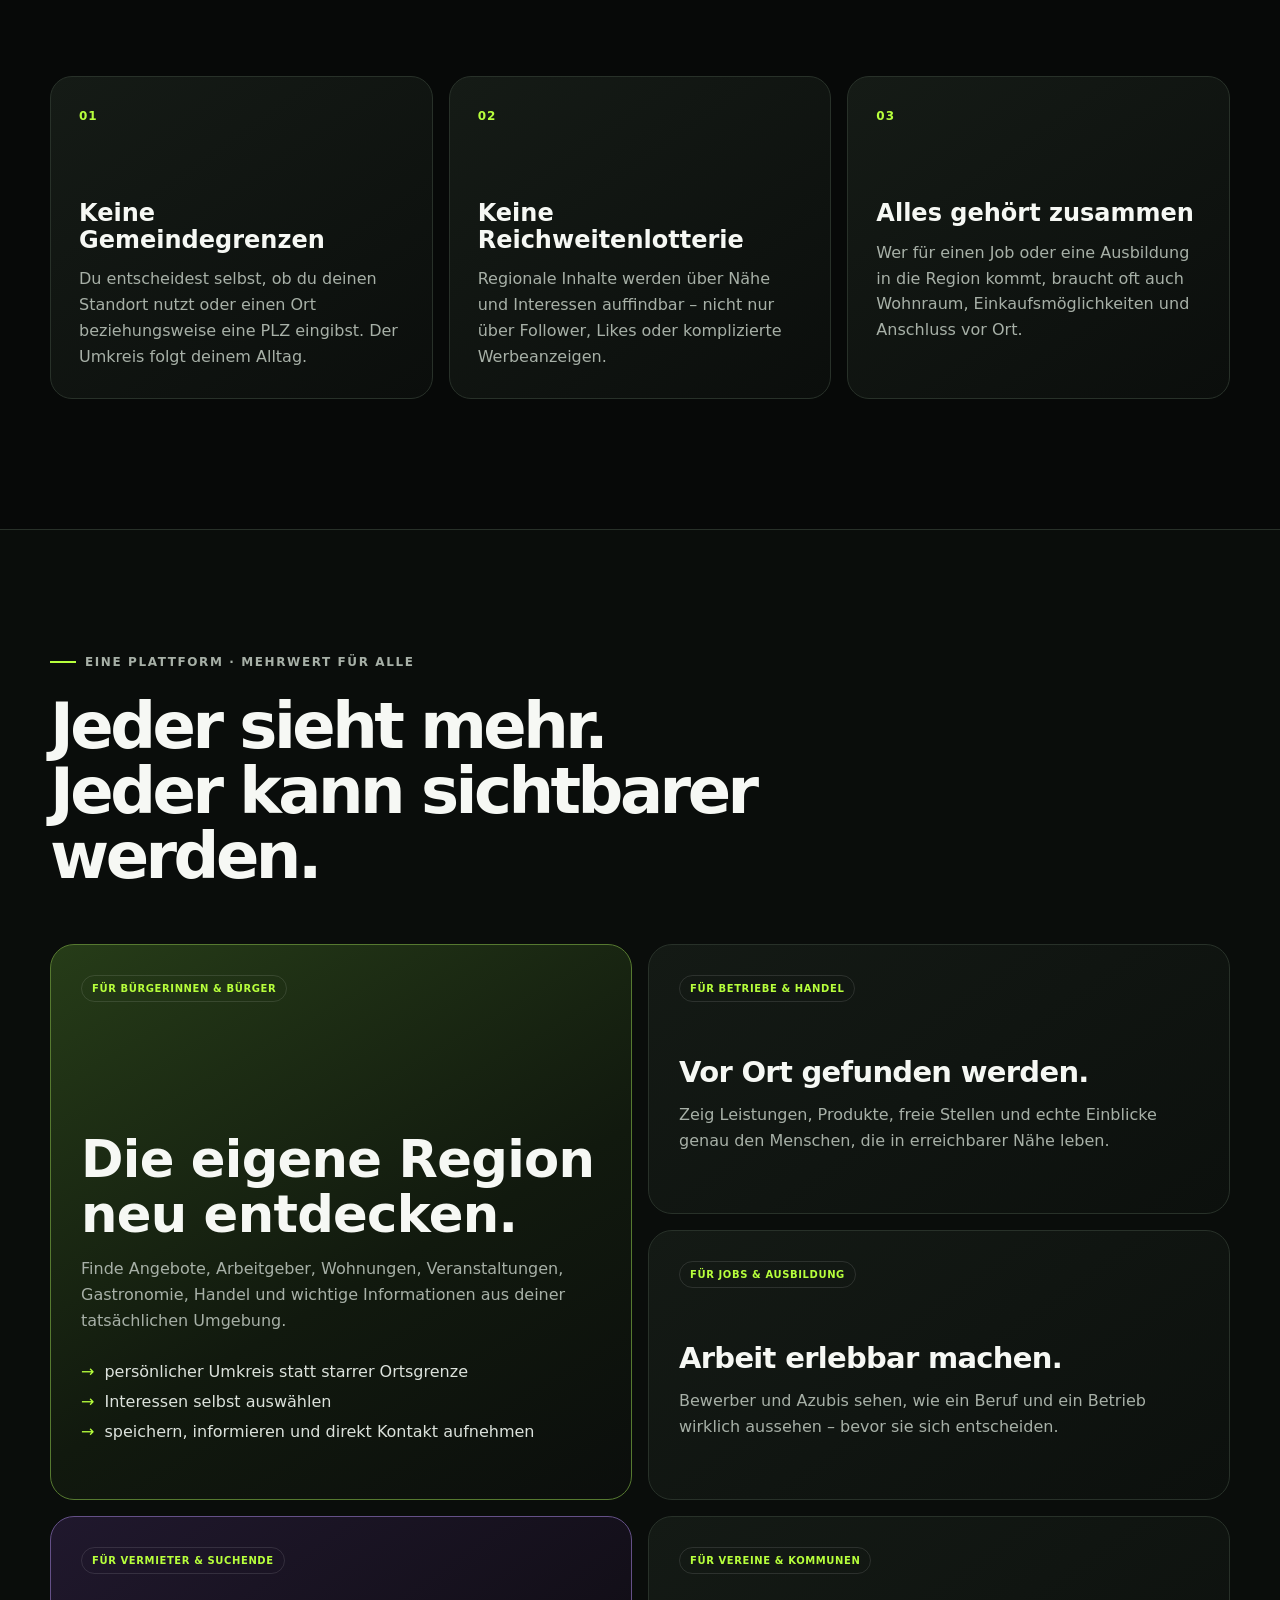
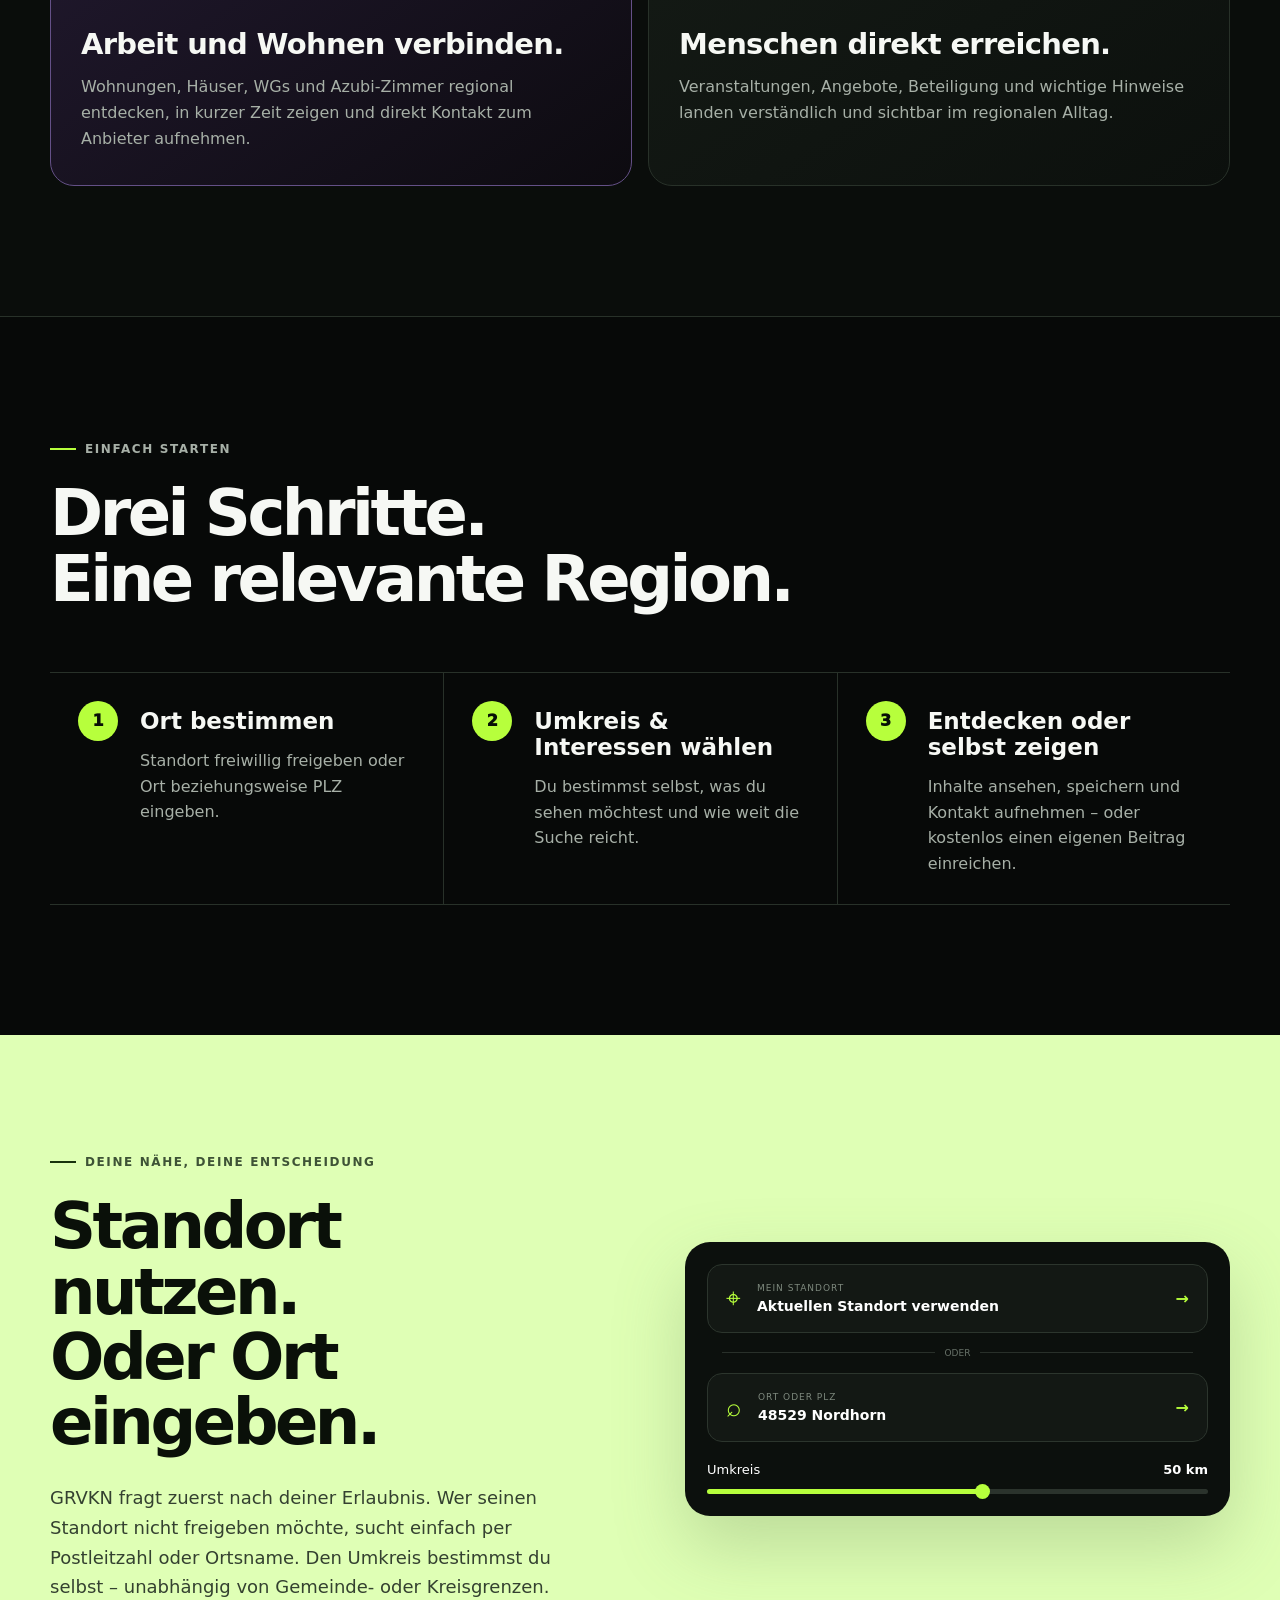
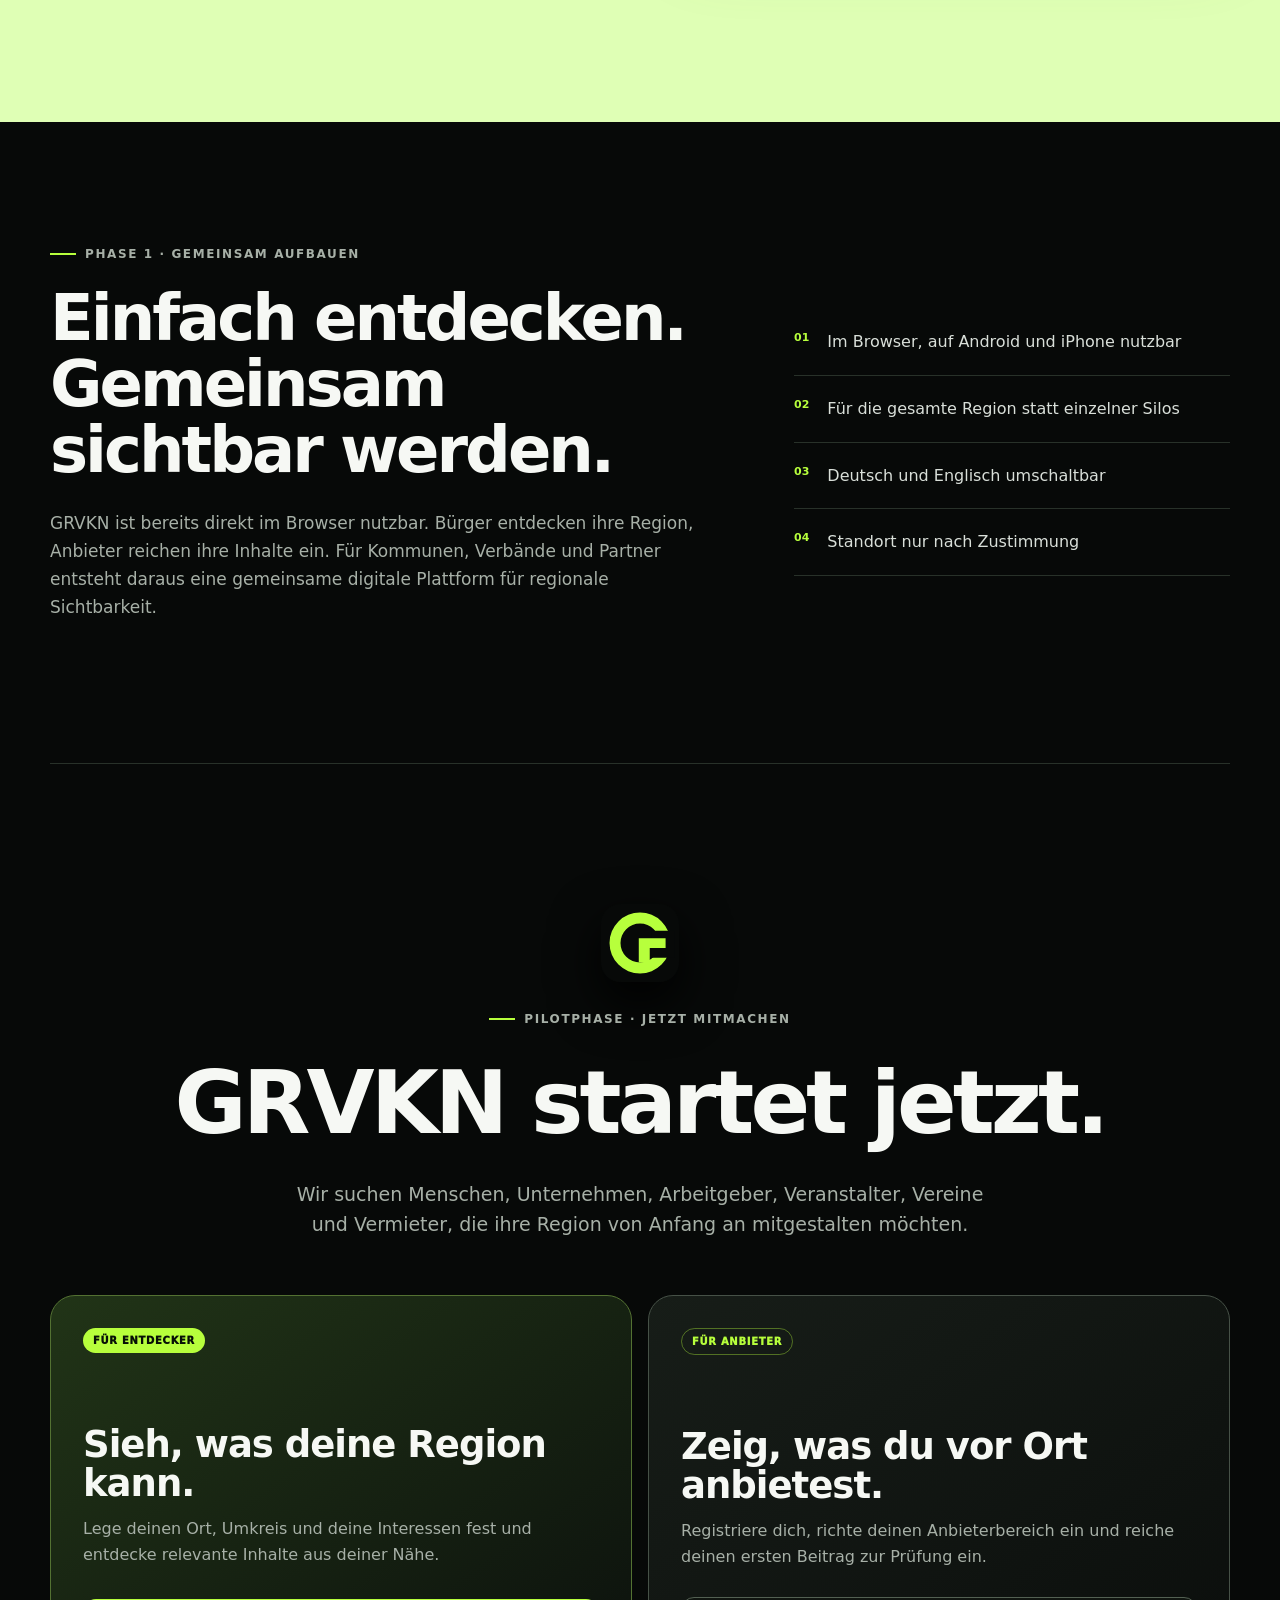
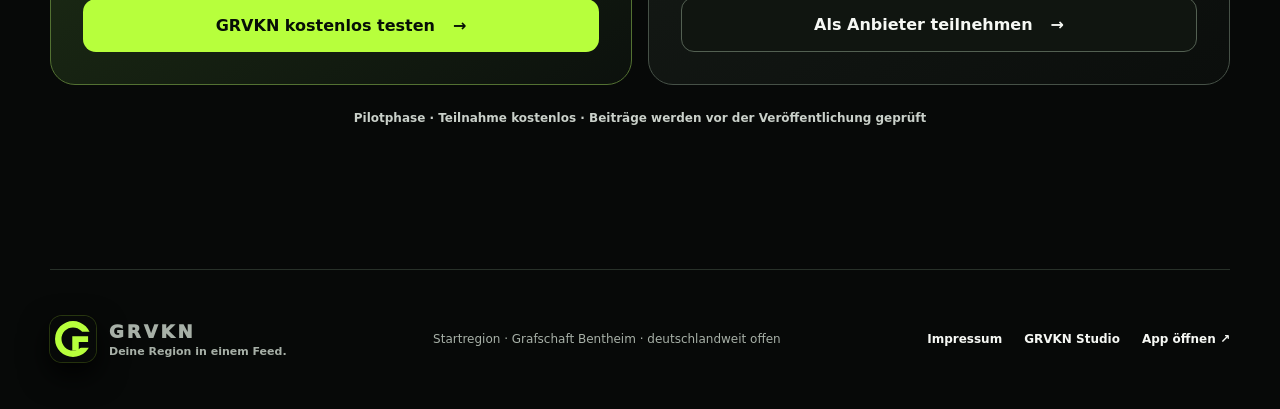
==== commit 93817882: "Add official GRVKN Studio frontend with verified provider sign-in" ====
--- a/index.html
+++ b/index.html
@@ -79,7 +79,7 @@
 
     <section class="statement" aria-label="GRVKN Themen">
       <div class="wrap statement-inner">
-        <p>Wirtschaft</p><i></i><p>Jobs &amp; Ausbildung</p><i></i><p>Immobilien &amp; Wohnen</p><i></i><p>Events &amp; Kommune</p>
+        <p>Anbieter &amp; Angebote</p><i></i><p>Jobs &amp; Ausbildung</p><i></i><p>Immobilien &amp; Wohnen</p><i></i><p>Events &amp; Kommune</p>
       </div>
     </section>
 
@@ -219,6 +219,7 @@
     <p>Startregion · Grafschaft Bentheim · deutschlandweit offen</p>
     <div class="footer-links">
       <a href="/impressum.html">Impressum</a>
+      <a href="/studio/" class="nav-studio">GRVKN Studio</a>
       <a href="/app/">App öffnen ↗</a>
     </div>
   </footer>
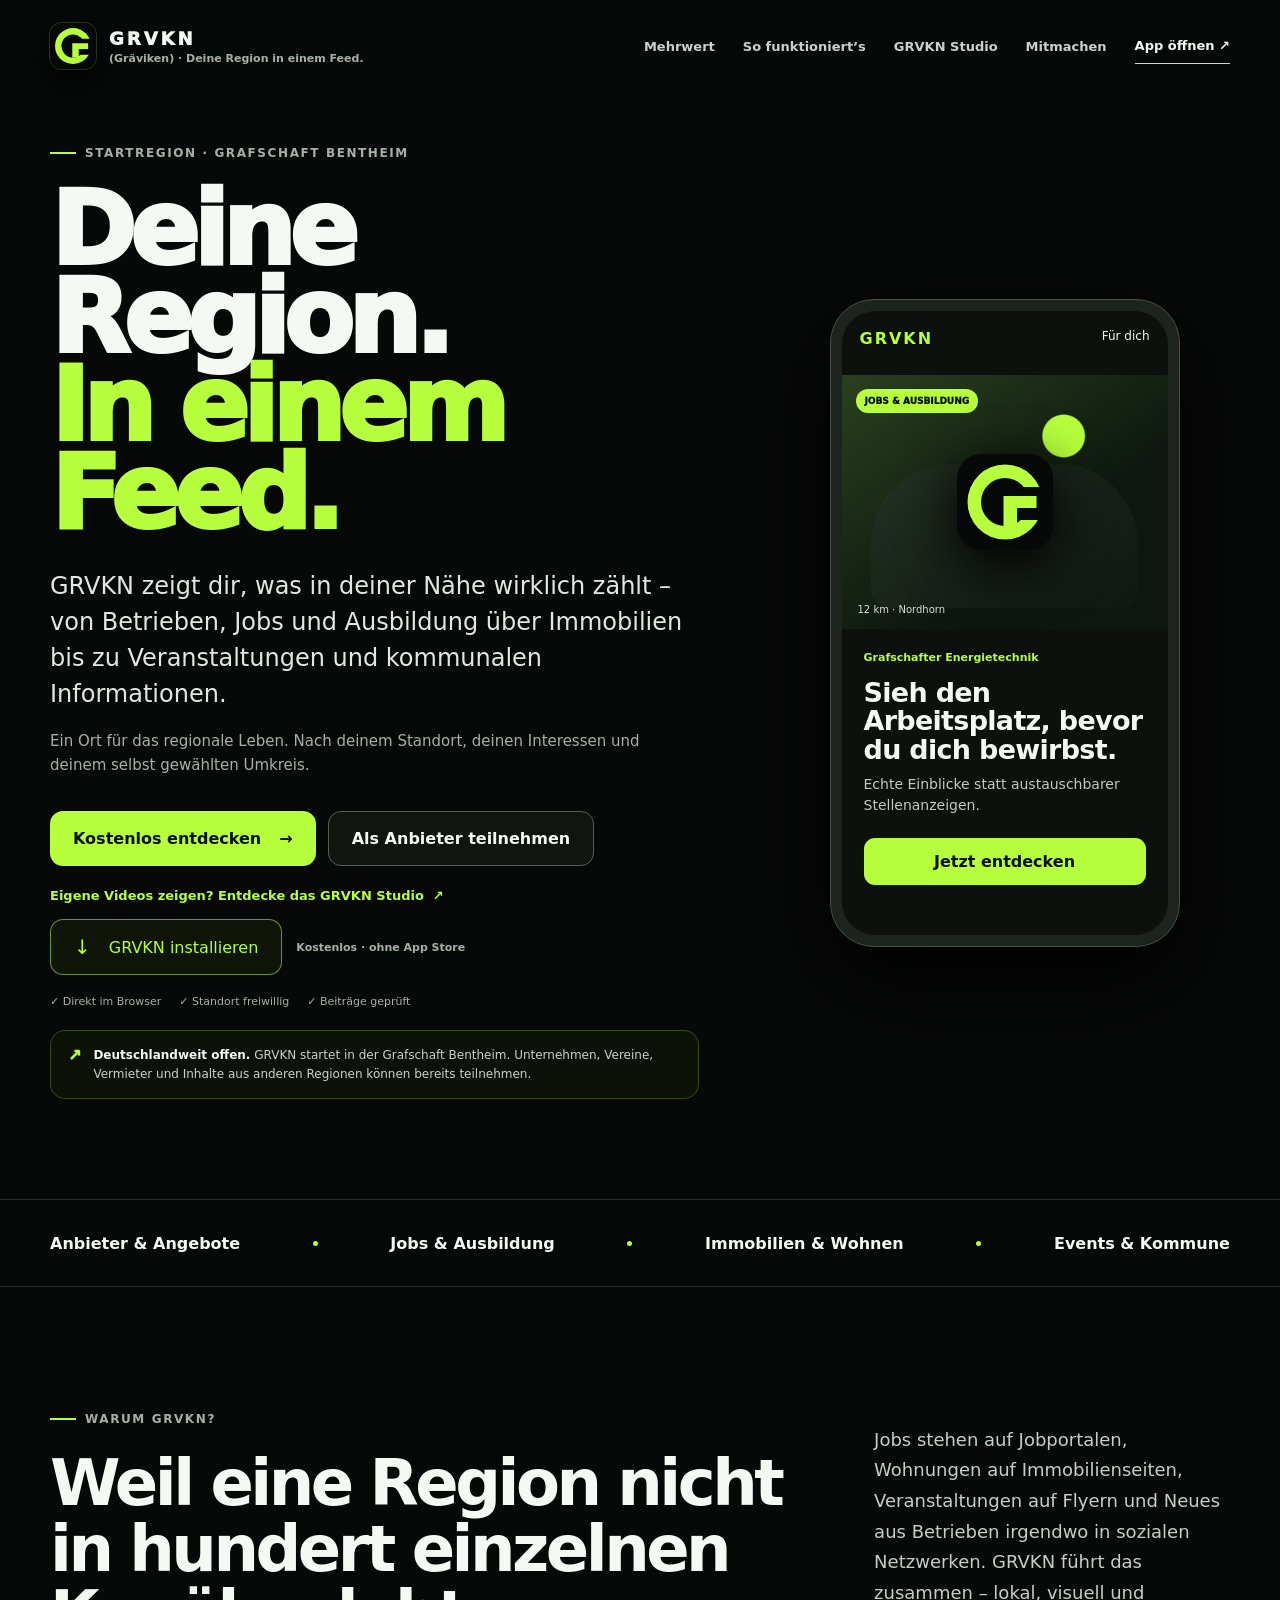
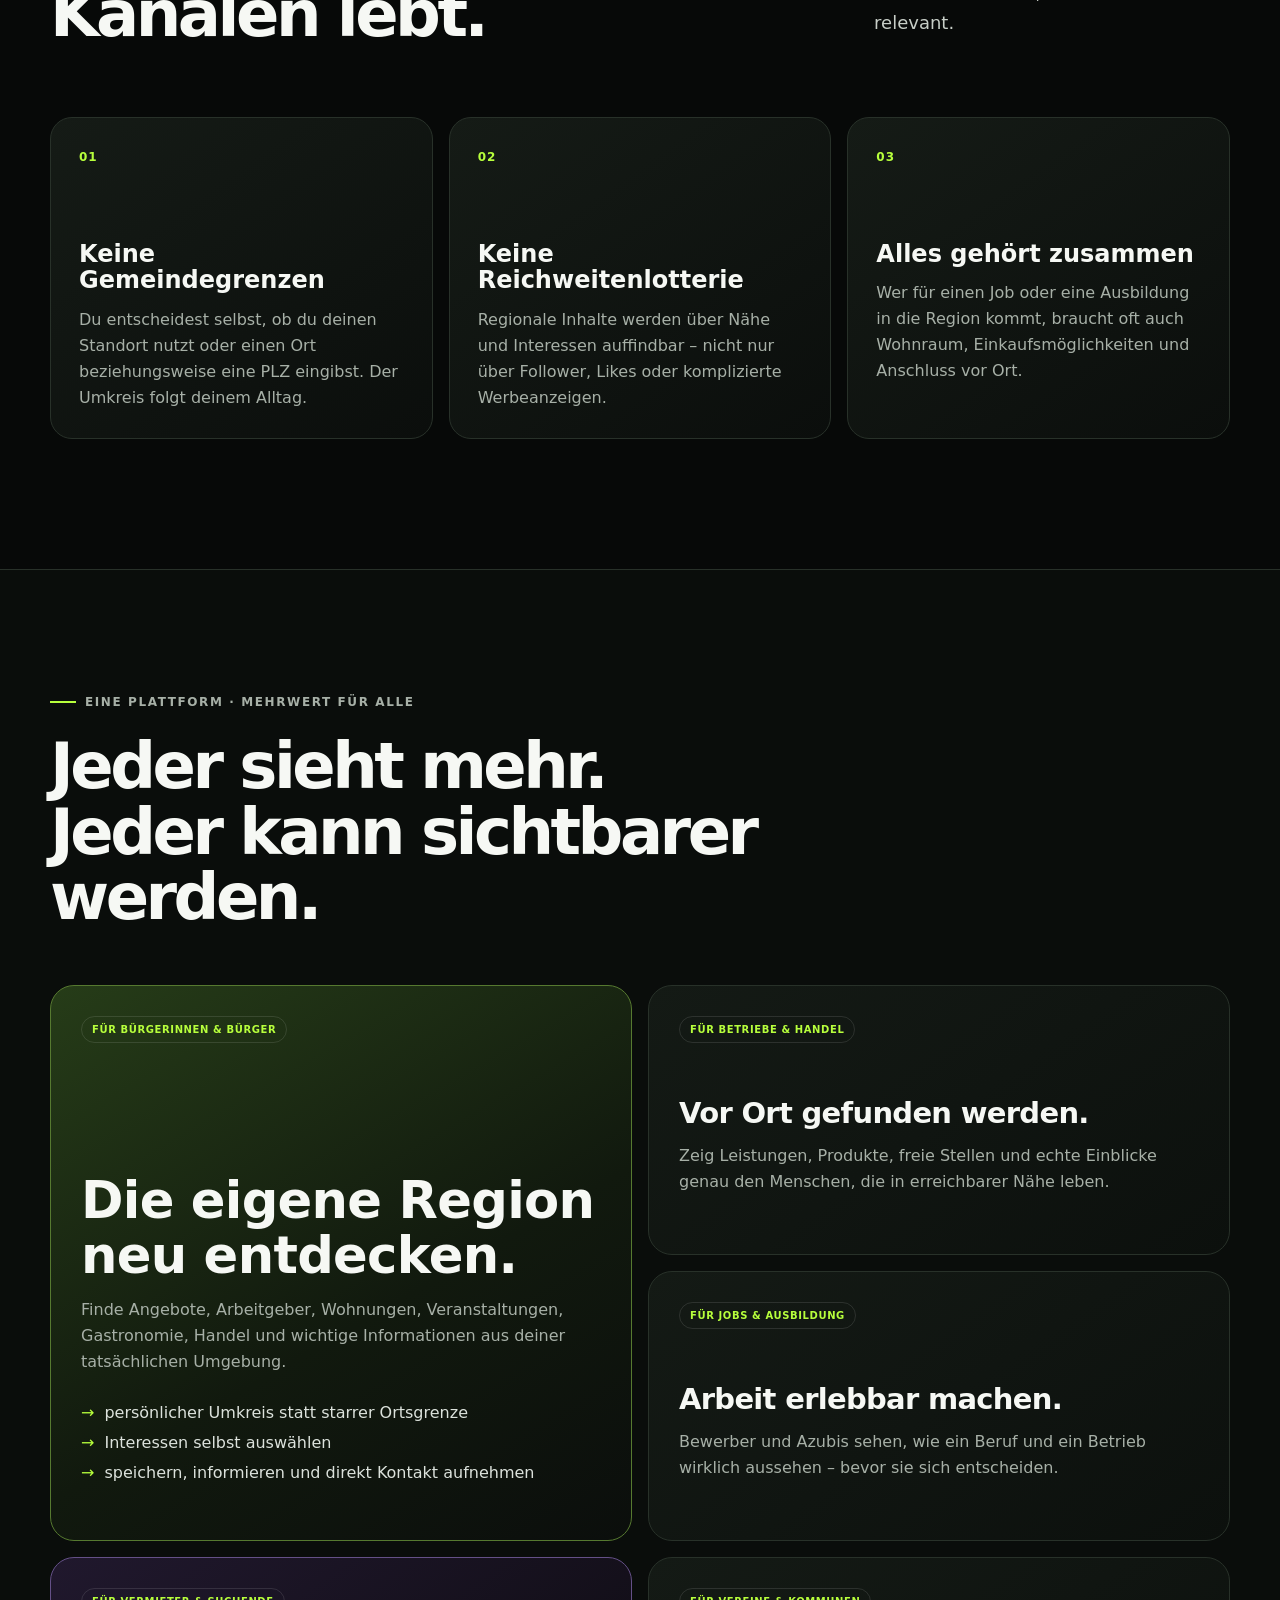
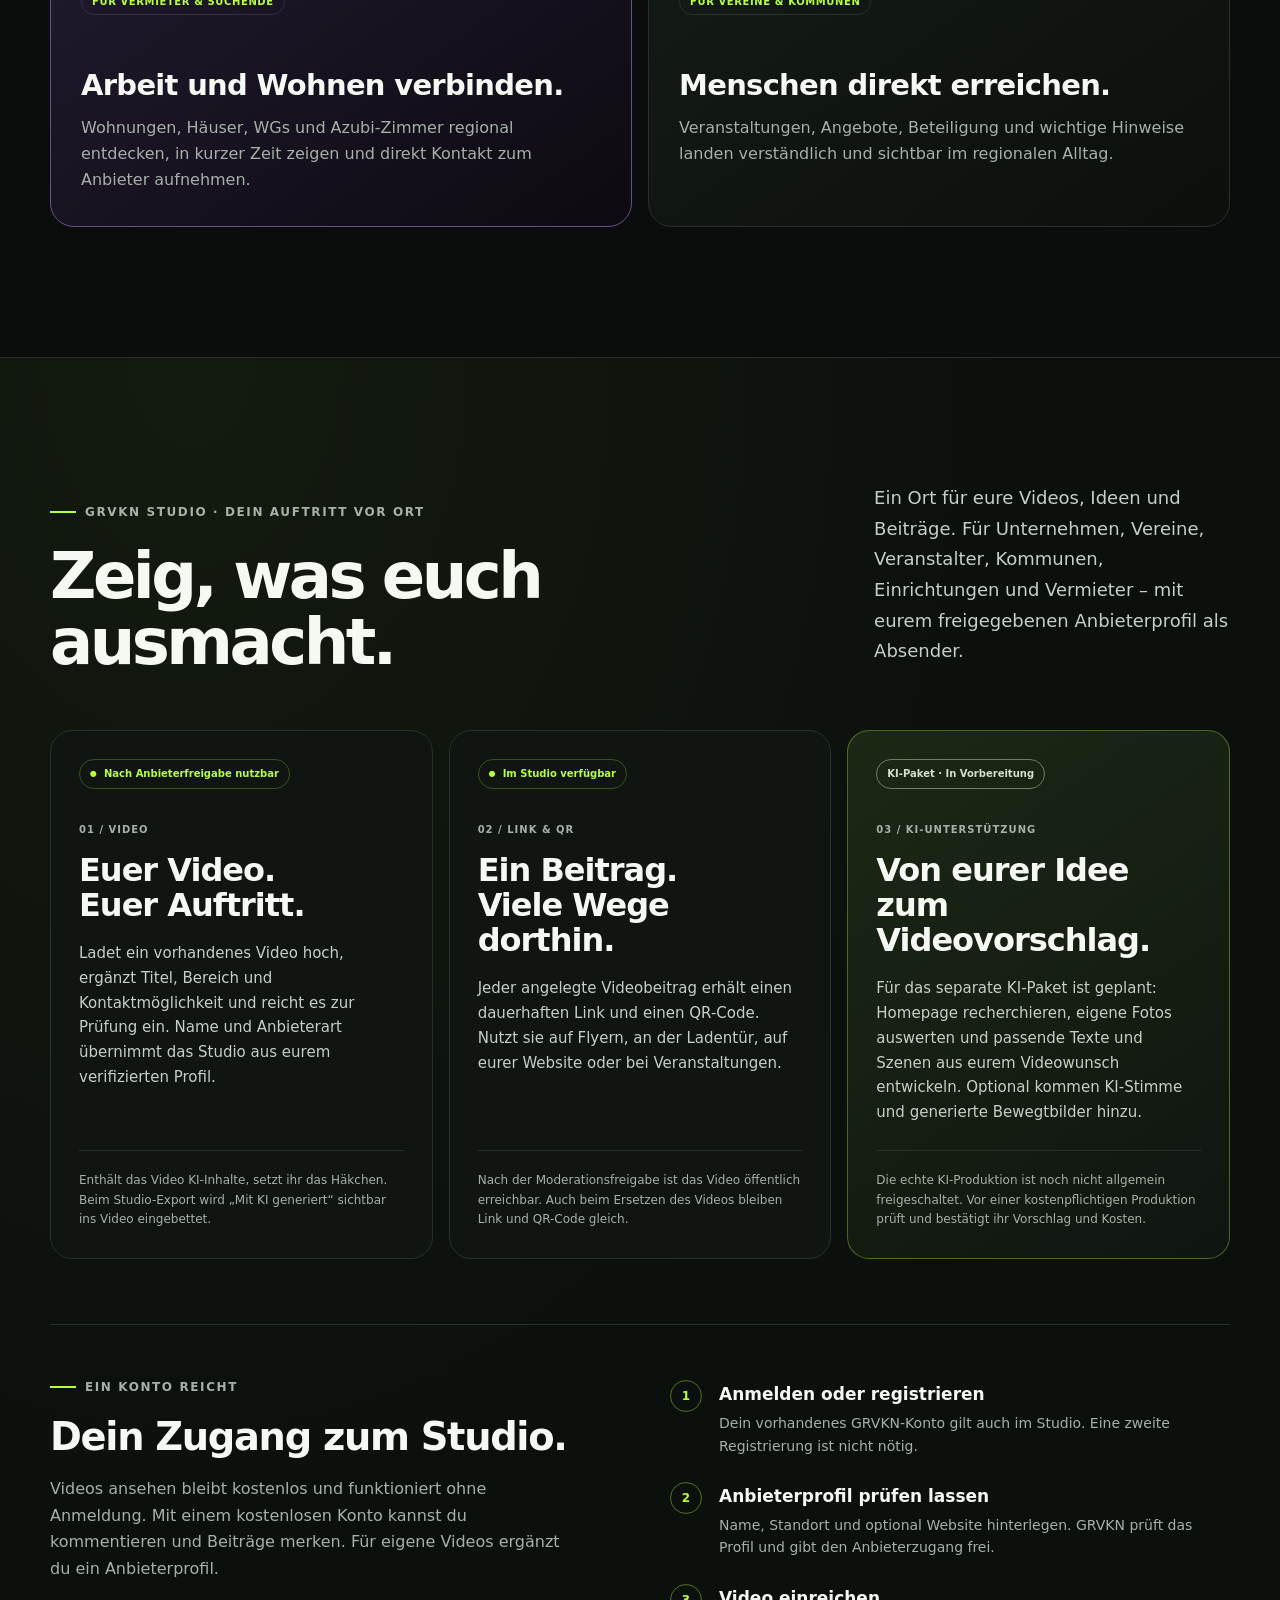
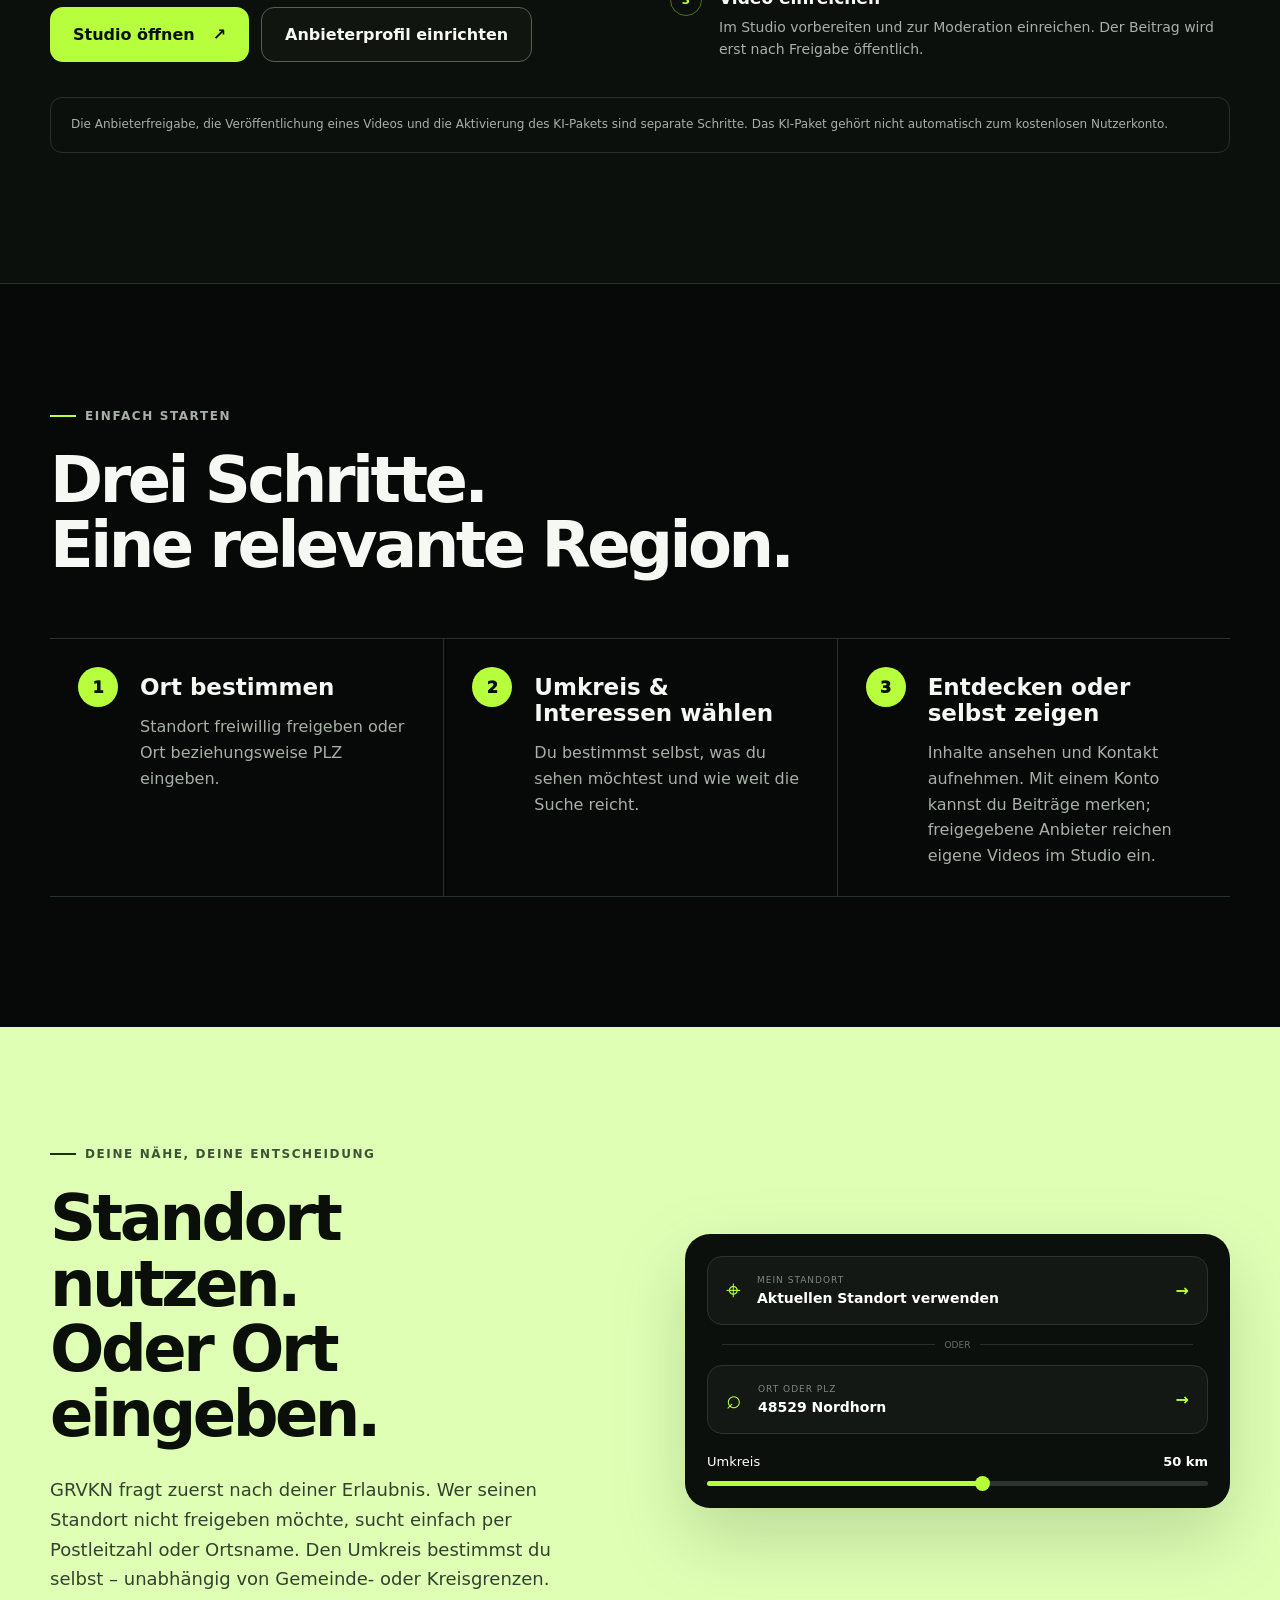
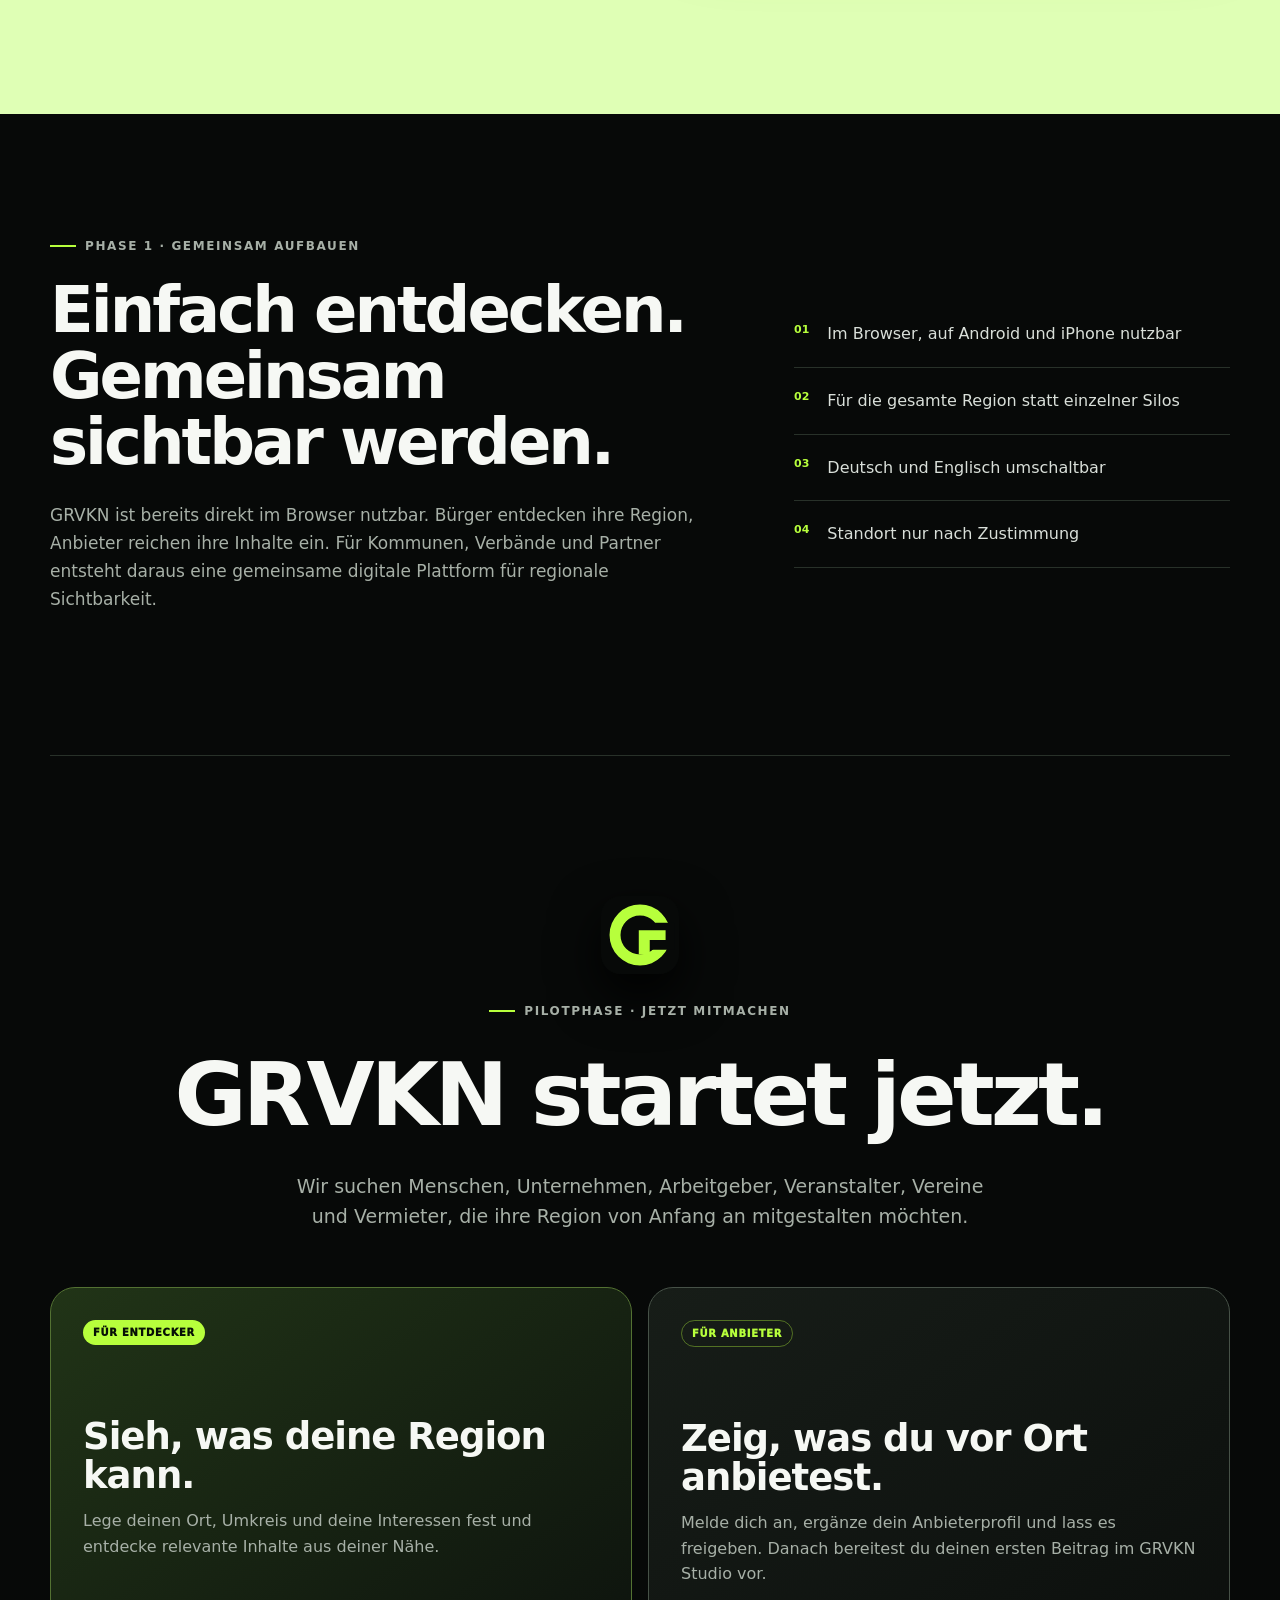
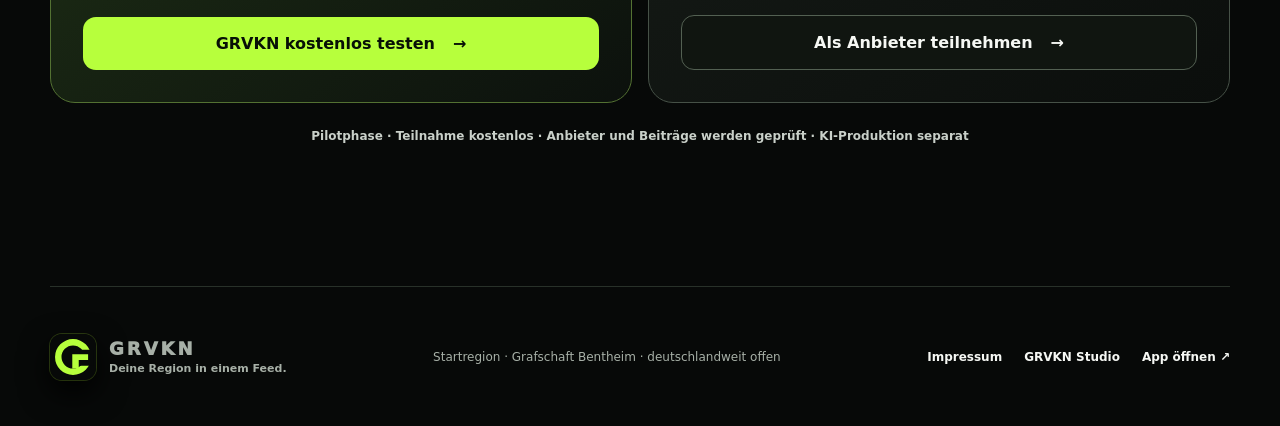
==== commit 58c10a05: "Explain GRVKN Studio on landing page and clarify verified provider display" ====
--- a/index.html
+++ b/index.html
@@ -4,7 +4,7 @@
   <meta charset="utf-8">
   <meta name="viewport" content="width=device-width, initial-scale=1">
   <meta name="theme-color" content="#070908">
-  <meta name="description" content="GRVKN bringt Menschen, Betriebe, Jobs, Ausbildung, Immobilien, Veranstaltungen und kommunale Informationen aus deiner Nähe in einen gemeinsamen regionalen Feed.">
+  <meta name="description" content="Entdecke deine Region mit GRVKN. Freigegebene Anbieter laden im GRVKN Studio eigene Videos hoch und teilen Beiträge per Link und QR-Code. KI-Unterstützung wird als separates Paket vorbereitet.">
   <meta name="mobile-web-app-capable" content="yes">
   <meta name="apple-mobile-web-app-capable" content="yes">
   <meta name="apple-mobile-web-app-status-bar-style" content="black-translucent">
@@ -13,7 +13,7 @@
   <link rel="icon" href="/grvkn-mark.svg" type="image/svg+xml">
   <link rel="apple-touch-icon" href="/grvkn-icon-192.png">
   <link rel="manifest" href="/manifest.webmanifest">
-  <link rel="stylesheet" href="/styles.css">
+  <link rel="stylesheet" href="/styles.css?v=20261011-studio">
   <script src="/pwa-install.js" defer></script>
 </head>
 <body>
@@ -25,6 +25,7 @@
     <nav class="nav-links" aria-label="Hauptnavigation">
       <a href="#mehrwert">Mehrwert</a>
       <a href="#so-gehts">So funktioniert’s</a>
+      <a href="#studio">GRVKN Studio</a>
       <a href="#mitmachen">Mitmachen</a>
       <a class="nav-cta" href="/app/">App öffnen <span aria-hidden="true">↗</span></a>
     </nav>
@@ -41,6 +42,7 @@
           <a class="button primary" href="/app/">Kostenlos entdecken <span aria-hidden="true">→</span></a>
           <a class="button secondary" href="/app/?entry=business">Als Anbieter teilnehmen</a>
         </div>
+        <a class="hero-studio-link" href="#studio">Eigene Videos zeigen? Entdecke das GRVKN Studio <span aria-hidden="true">↗</span></a>
         <div class="install-action">
           <button class="button install-button" id="install-app-button" type="button">
             <span class="install-icon" data-install-icon aria-hidden="true">↓</span>
@@ -149,6 +151,58 @@
       </div>
     </section>
 
+    <section class="studio-section" id="studio" aria-labelledby="studio-heading">
+      <div class="wrap section">
+        <div class="section-heading split-heading">
+          <div>
+            <p class="eyebrow"><span></span> GRVKN Studio · Dein Auftritt vor Ort</p>
+            <h2 class="section-title" id="studio-heading">Zeig, was euch<br>ausmacht.</h2>
+          </div>
+          <p class="section-lead">Ein Ort für eure Videos, Ideen und Beiträge. Für Unternehmen, Vereine, Veranstalter, Kommunen, Einrichtungen und Vermieter – mit eurem freigegebenen Anbieterprofil als Absender.</p>
+        </div>
+        <div class="studio-features">
+          <article class="studio-feature">
+            <span class="studio-status"><span aria-hidden="true">●</span> Nach Anbieterfreigabe nutzbar</span>
+            <span class="studio-feature-number" aria-hidden="true">01 / VIDEO</span>
+            <h3>Euer Video.<br>Euer Auftritt.</h3>
+            <p>Ladet ein vorhandenes Video hoch, ergänzt Titel, Bereich und Kontaktmöglichkeit und reicht es zur Prüfung ein. Name und Anbieterart übernimmt das Studio aus eurem verifizierten Profil.</p>
+            <p class="studio-feature-note">Enthält das Video KI-Inhalte, setzt ihr das Häkchen. Beim Studio-Export wird „Mit KI generiert“ sichtbar ins Video eingebettet.</p>
+          </article>
+          <article class="studio-feature">
+            <span class="studio-status"><span aria-hidden="true">●</span> Im Studio verfügbar</span>
+            <span class="studio-feature-number" aria-hidden="true">02 / LINK &amp; QR</span>
+            <h3>Ein Beitrag.<br>Viele Wege dorthin.</h3>
+            <p>Jeder angelegte Videobeitrag erhält einen dauerhaften Link und einen QR-Code. Nutzt sie auf Flyern, an der Ladentür, auf eurer Website oder bei Veranstaltungen.</p>
+            <p class="studio-feature-note">Nach der Moderationsfreigabe ist das Video öffentlich erreichbar. Auch beim Ersetzen des Videos bleiben Link und QR-Code gleich.</p>
+          </article>
+          <article class="studio-feature studio-feature-ai">
+            <span class="studio-status preparing">KI-Paket · In Vorbereitung</span>
+            <span class="studio-feature-number" aria-hidden="true">03 / KI-UNTERSTÜTZUNG</span>
+            <h3>Von eurer Idee<br>zum Videovorschlag.</h3>
+            <p>Für das separate KI-Paket ist geplant: Homepage recherchieren, eigene Fotos auswerten und passende Texte und Szenen aus eurem Videowunsch entwickeln. Optional kommen KI-Stimme und generierte Bewegtbilder hinzu.</p>
+            <p class="studio-feature-note">Die echte KI-Produktion ist noch nicht allgemein freigeschaltet. Vor einer kostenpflichtigen Produktion prüft und bestätigt ihr Vorschlag und Kosten.</p>
+          </article>
+        </div>
+        <div class="studio-access">
+          <div class="studio-access-intro">
+            <p class="eyebrow"><span></span> Ein Konto reicht</p>
+            <h3>Dein Zugang zum Studio.</h3>
+            <p>Videos ansehen bleibt kostenlos und funktioniert ohne Anmeldung. Mit einem kostenlosen Konto kannst du kommentieren und Beiträge merken. Für eigene Videos ergänzt du ein Anbieterprofil.</p>
+            <div class="actions">
+              <a class="button primary" href="/studio/">Studio öffnen <span aria-hidden="true">↗</span></a>
+              <a class="button secondary" href="/app/?entry=business">Anbieterprofil einrichten</a>
+            </div>
+          </div>
+          <ol class="studio-access-steps" aria-label="So erhältst du Zugang">
+            <li><span>1</span><div><h4>Anmelden oder registrieren</h4><p>Dein vorhandenes GRVKN-Konto gilt auch im Studio. Eine zweite Registrierung ist nicht nötig.</p></div></li>
+            <li><span>2</span><div><h4>Anbieterprofil prüfen lassen</h4><p>Name, Standort und optional Website hinterlegen. GRVKN prüft das Profil und gibt den Anbieterzugang frei.</p></div></li>
+            <li><span>3</span><div><h4>Video einreichen</h4><p>Im Studio vorbereiten und zur Moderation einreichen. Der Beitrag wird erst nach Freigabe öffentlich.</p></div></li>
+          </ol>
+        </div>
+        <p class="studio-package-note">Die Anbieterfreigabe, die Veröffentlichung eines Videos und die Aktivierung des KI-Pakets sind separate Schritte. Das KI-Paket gehört nicht automatisch zum kostenlosen Nutzerkonto.</p>
+      </div>
+    </section>
+
     <section class="how section wrap" id="so-gehts">
       <div class="section-heading">
         <p class="eyebrow"><span></span> Einfach starten</p>
@@ -157,7 +211,7 @@
       <ol class="steps">
         <li><span>1</span><div><h3>Ort bestimmen</h3><p>Standort freiwillig freigeben oder Ort beziehungsweise PLZ eingeben.</p></div></li>
         <li><span>2</span><div><h3>Umkreis &amp; Interessen wählen</h3><p>Du bestimmst selbst, was du sehen möchtest und wie weit die Suche reicht.</p></div></li>
-        <li><span>3</span><div><h3>Entdecken oder selbst zeigen</h3><p>Inhalte ansehen, speichern und Kontakt aufnehmen – oder kostenlos einen eigenen Beitrag einreichen.</p></div></li>
+        <li><span>3</span><div><h3>Entdecken oder selbst zeigen</h3><p>Inhalte ansehen und Kontakt aufnehmen. Mit einem Konto kannst du Beiträge merken; freigegebene Anbieter reichen eigene Videos im Studio ein.</p></div></li>
       </ol>
     </section>
 
@@ -206,11 +260,11 @@
         <article class="join-card provider">
           <span class="join-label">Für Anbieter</span>
           <h3>Zeig, was du vor Ort anbietest.</h3>
-          <p>Registriere dich, richte deinen Anbieterbereich ein und reiche deinen ersten Beitrag zur Prüfung ein.</p>
+          <p>Melde dich an, ergänze dein Anbieterprofil und lass es freigeben. Danach bereitest du deinen ersten Beitrag im GRVKN Studio vor.</p>
           <a class="button secondary" href="/app/?entry=business">Als Anbieter teilnehmen <span aria-hidden="true">→</span></a>
         </article>
       </div>
-      <p class="participation-note">Pilotphase · Teilnahme kostenlos · Beiträge werden vor der Veröffentlichung geprüft</p>
+      <p class="participation-note">Pilotphase · Teilnahme kostenlos · Anbieter und Beiträge werden geprüft · KI-Produktion separat</p>
     </section>
   </main>
 
@@ -242,3 +296,4 @@
   </dialog>
 </body>
 </html>
+
--- a/styles.css
+++ b/styles.css
@@ -76,6 +76,9 @@
 h1 em { color: var(--lime); font-style: normal; }
 .lead { max-width: 750px; margin: 0; color: #e3e7e2; font-size: clamp(19px, 2vw, 24px); line-height: 1.5; }
 .hero-proof { max-width: 700px; margin: 17px 0 0; color: var(--muted); font-size: 15px; line-height: 1.6; }
+.hero-studio-link { display: inline-flex; align-items: center; gap: 9px; margin-top: 20px; color: var(--lime); font-size: 13px; line-height: 1.6; font-weight: 750; }
+.hero-studio-link:hover { text-decoration: underline; text-underline-offset: 4px; }
+a:focus-visible { outline: 3px solid #b7ff3c66; outline-offset: 4px; }
 .actions { display: flex; flex-wrap: wrap; gap: 12px; margin-top: 34px; }
 .button {
   display: inline-flex;
@@ -179,6 +182,28 @@
 .value-card p { margin: 0; color: var(--muted); line-height: 1.62; }
 .value-card ul { display: grid; gap: 11px; margin: 28px 0 0; padding: 0; color: #dce2dc; list-style: none; }
 .value-card li::before { content: "→"; margin-right: 10px; color: var(--lime); }
+
+.studio-section { border-bottom: 1px solid var(--line); background: radial-gradient(ellipse at 15% 0, #b7ff3c0b, transparent 55%), #0c100d; scroll-margin-top: 24px; }
+.studio-features { display: grid; grid-template-columns: repeat(3, minmax(0, 1fr)); gap: 16px; margin-top: 55px; }
+.studio-feature { display: flex; flex-direction: column; padding: 28px; border: 1px solid var(--line); border-radius: 22px; background: var(--surface); }
+.studio-feature-ai { border-color: #b7ff3c55; background: linear-gradient(145deg, #1c2814, var(--surface)); }
+.studio-status { display: inline-flex; align-self: flex-start; align-items: center; gap: 7px; padding: 7px 10px; border: 1px solid #b7ff3c40; border-radius: 999px; color: var(--lime); font-size: 10px; line-height: 1.4; font-weight: 800; }
+.studio-status > span { font-size: 8px; }
+.studio-status.preparing { border-color: #737c65; color: #d5ddcd; }
+.studio-feature-number { display: block; margin-top: 35px; color: var(--muted); font-size: 10px; font-weight: 850; letter-spacing: 1px; }
+.studio-feature h3 { margin: 18px 0; font-size: clamp(26px, 2.5vw, 34px); line-height: 1.1; letter-spacing: -1px; }
+.studio-feature p { margin: 0 0 25px; color: #c7cec7; font-size: 15px; line-height: 1.65; }
+.studio-feature .studio-feature-note { margin: auto 0 0; padding-top: 20px; border-top: 1px solid var(--line); color: var(--muted); font-size: 12px; }
+.studio-access { display: grid; grid-template-columns: minmax(0, 1fr) minmax(0, 1fr); gap: 60px; margin-top: 65px; padding-top: 55px; border-top: 1px solid var(--line); }
+.studio-access-intro h3 { margin: 22px 0 18px; font-size: clamp(29px, 3vw, 42px); line-height: 1.1; letter-spacing: -1.3px; }
+.studio-access-intro > p:last-of-type { max-width: 520px; color: var(--muted); font-size: 16px; line-height: 1.65; }
+.studio-access-intro .actions { margin-top: 25px; }
+.studio-access-steps { display: grid; align-content: start; gap: 25px; margin: 0; padding: 0; list-style: none; }
+.studio-access-steps li { display: flex; gap: 17px; }
+.studio-access-steps li > span { display: grid; place-items: center; width: 32px; height: 32px; flex: 0 0 32px; border: 1px solid #b7ff3c66; border-radius: 50%; color: var(--lime); font-size: 12px; font-weight: 900; }
+.studio-access-steps h4 { margin: 4px 0 8px; font-size: 17px; }
+.studio-access-steps p { margin: 0; color: var(--muted); font-size: 14px; line-height: 1.6; }
+.studio-package-note { margin: 35px 0 0; padding: 17px 20px; border: 1px solid var(--line); border-radius: 12px; color: var(--muted); font-size: 12px; line-height: 1.65; }
 
 .how .section-title { margin-bottom: 60px; }
 .steps { margin: 0; padding: 0; display: grid; grid-template-columns: repeat(3, 1fr); list-style: none; }
@@ -279,6 +304,9 @@
   .steps li + li { border-left: 0; border-top: 0; }
   .steps li { min-height: auto; }
   .location-grid { grid-template-columns: 1fr; gap: 55px; }
+  .studio-features { grid-template-columns: 1fr; }
+  .studio-feature .studio-feature-note { margin-top: 0; }
+  .studio-access { grid-template-columns: 1fr; gap: 40px; }
 }
 
 @media (max-width: 720px) {
@@ -311,6 +339,10 @@
   .phone { width: 100%; }
   .section { padding-top: 90px; padding-bottom: 95px; }
   .section-title { letter-spacing: -2px; }
+  .studio-features { margin-top: 35px; }
+  .studio-feature { padding: 24px; }
+  .studio-access { margin-top: 40px; padding-top: 40px; }
+  .hero-studio-link { font-size: 12px; }
   .difference-grid article, .value-card { padding: 24px; }
   .value-card.featured { min-height: 420px; }
   .location-section { padding: 90px 0; }
@@ -328,3 +360,9 @@
   .install-dialog-actions { flex-direction: column; }
   .install-dialog-actions form, .install-dialog-actions form .button { width: 100%; }
 }
+
+@media (prefers-reduced-motion: reduce) {
+  html { scroll-behavior: auto; }
+  .button { transition: none; }
+}
+
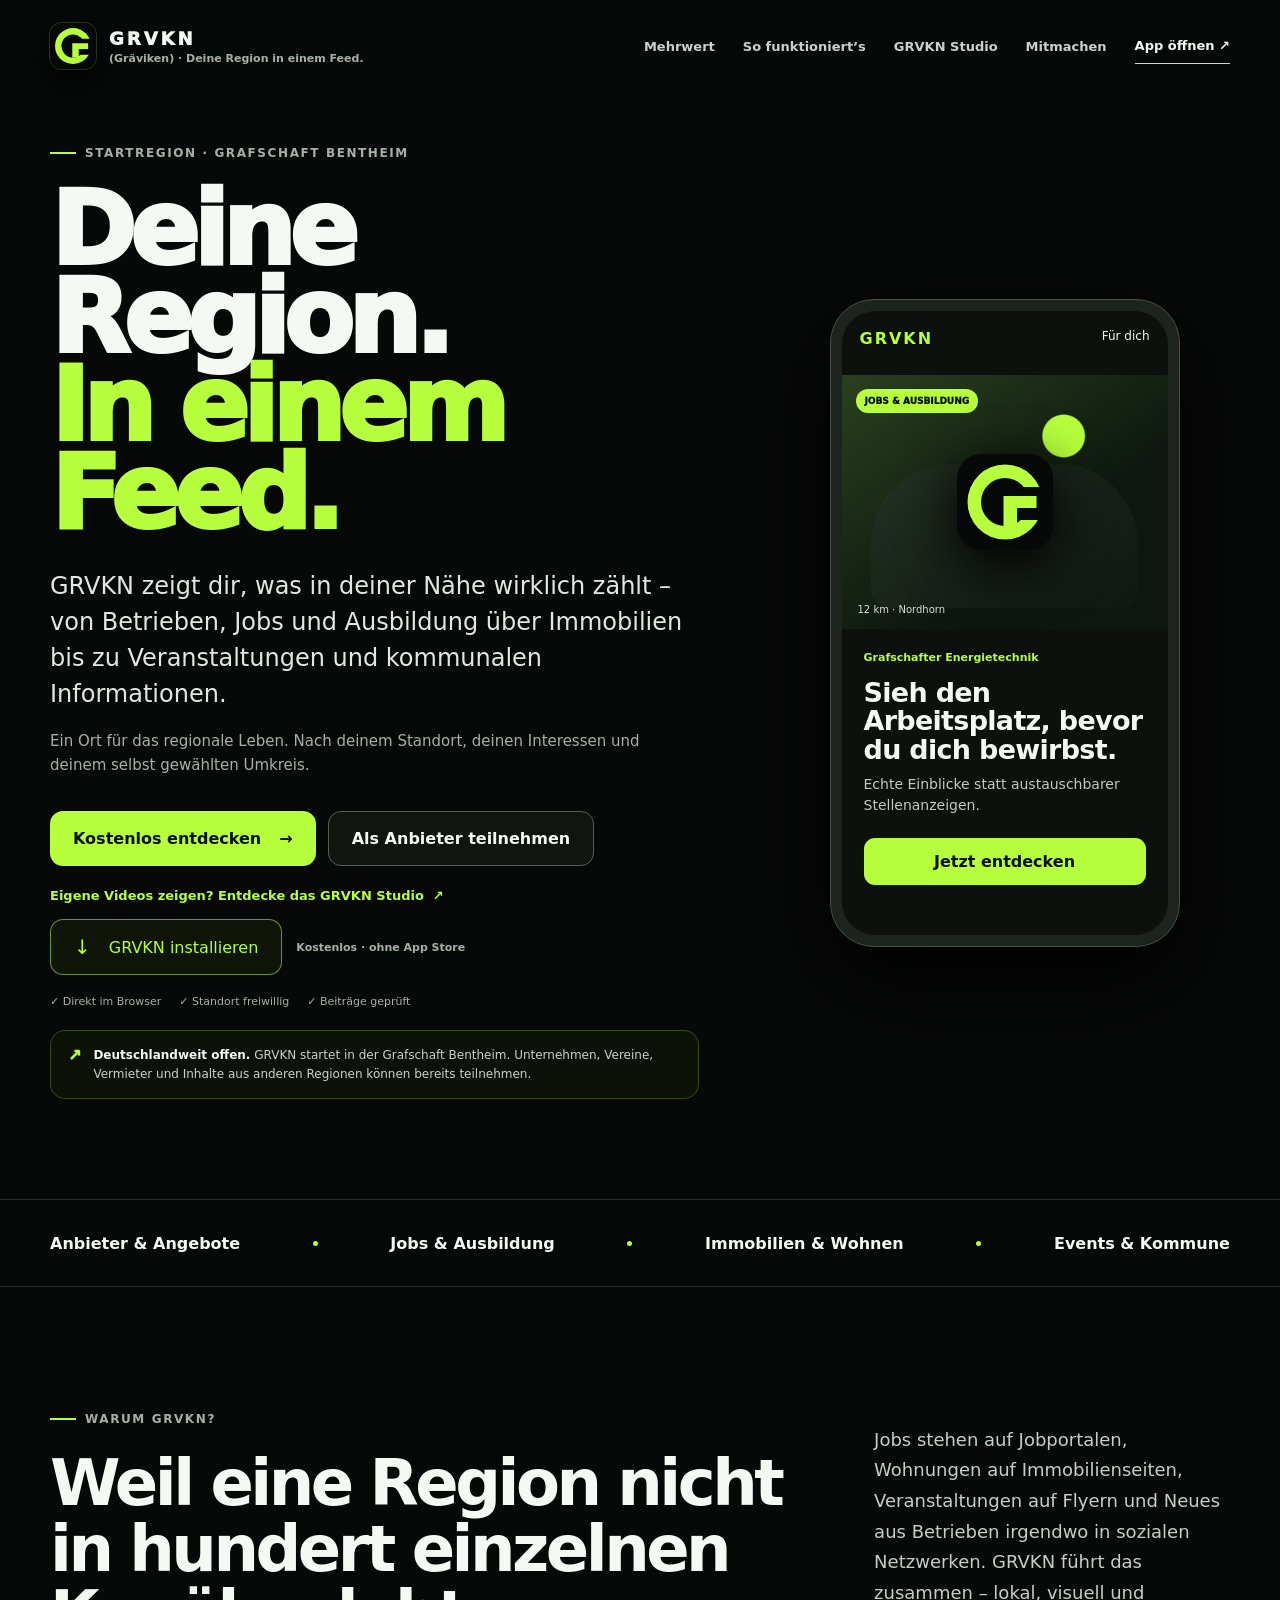
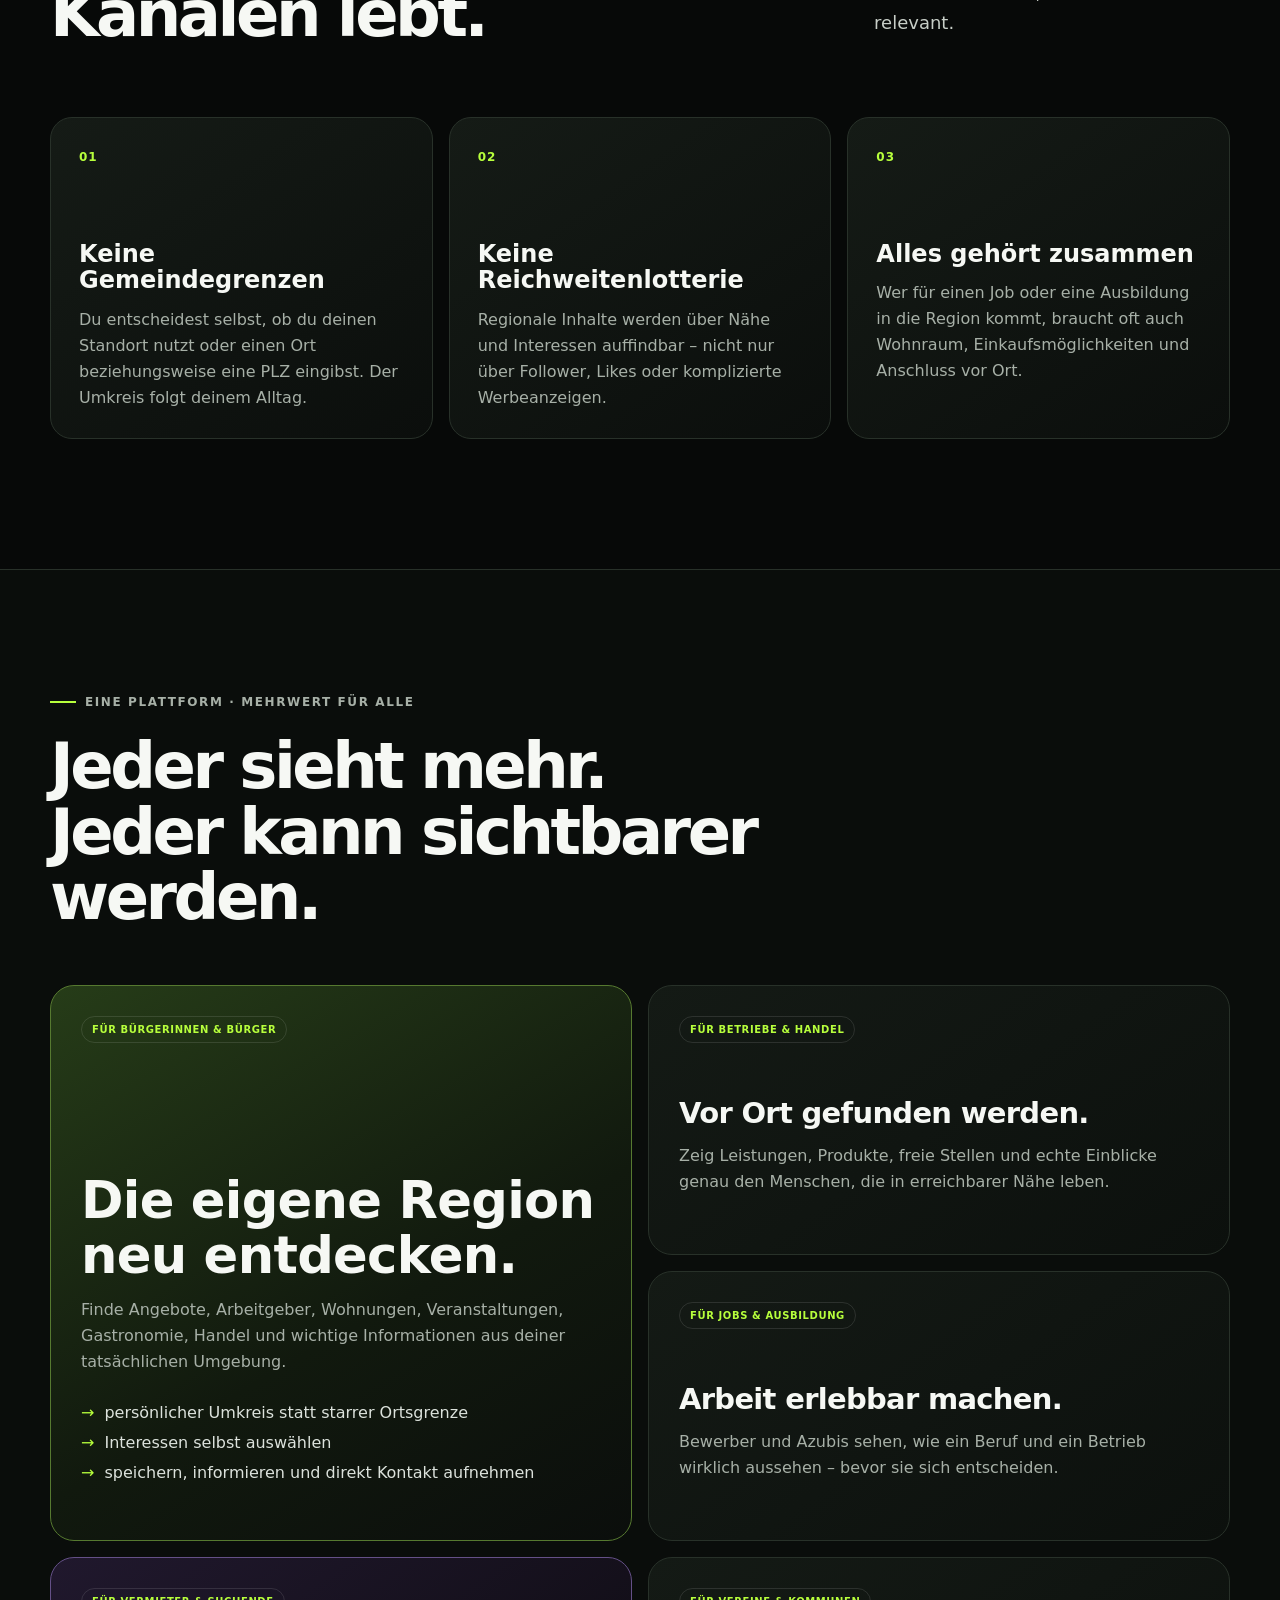
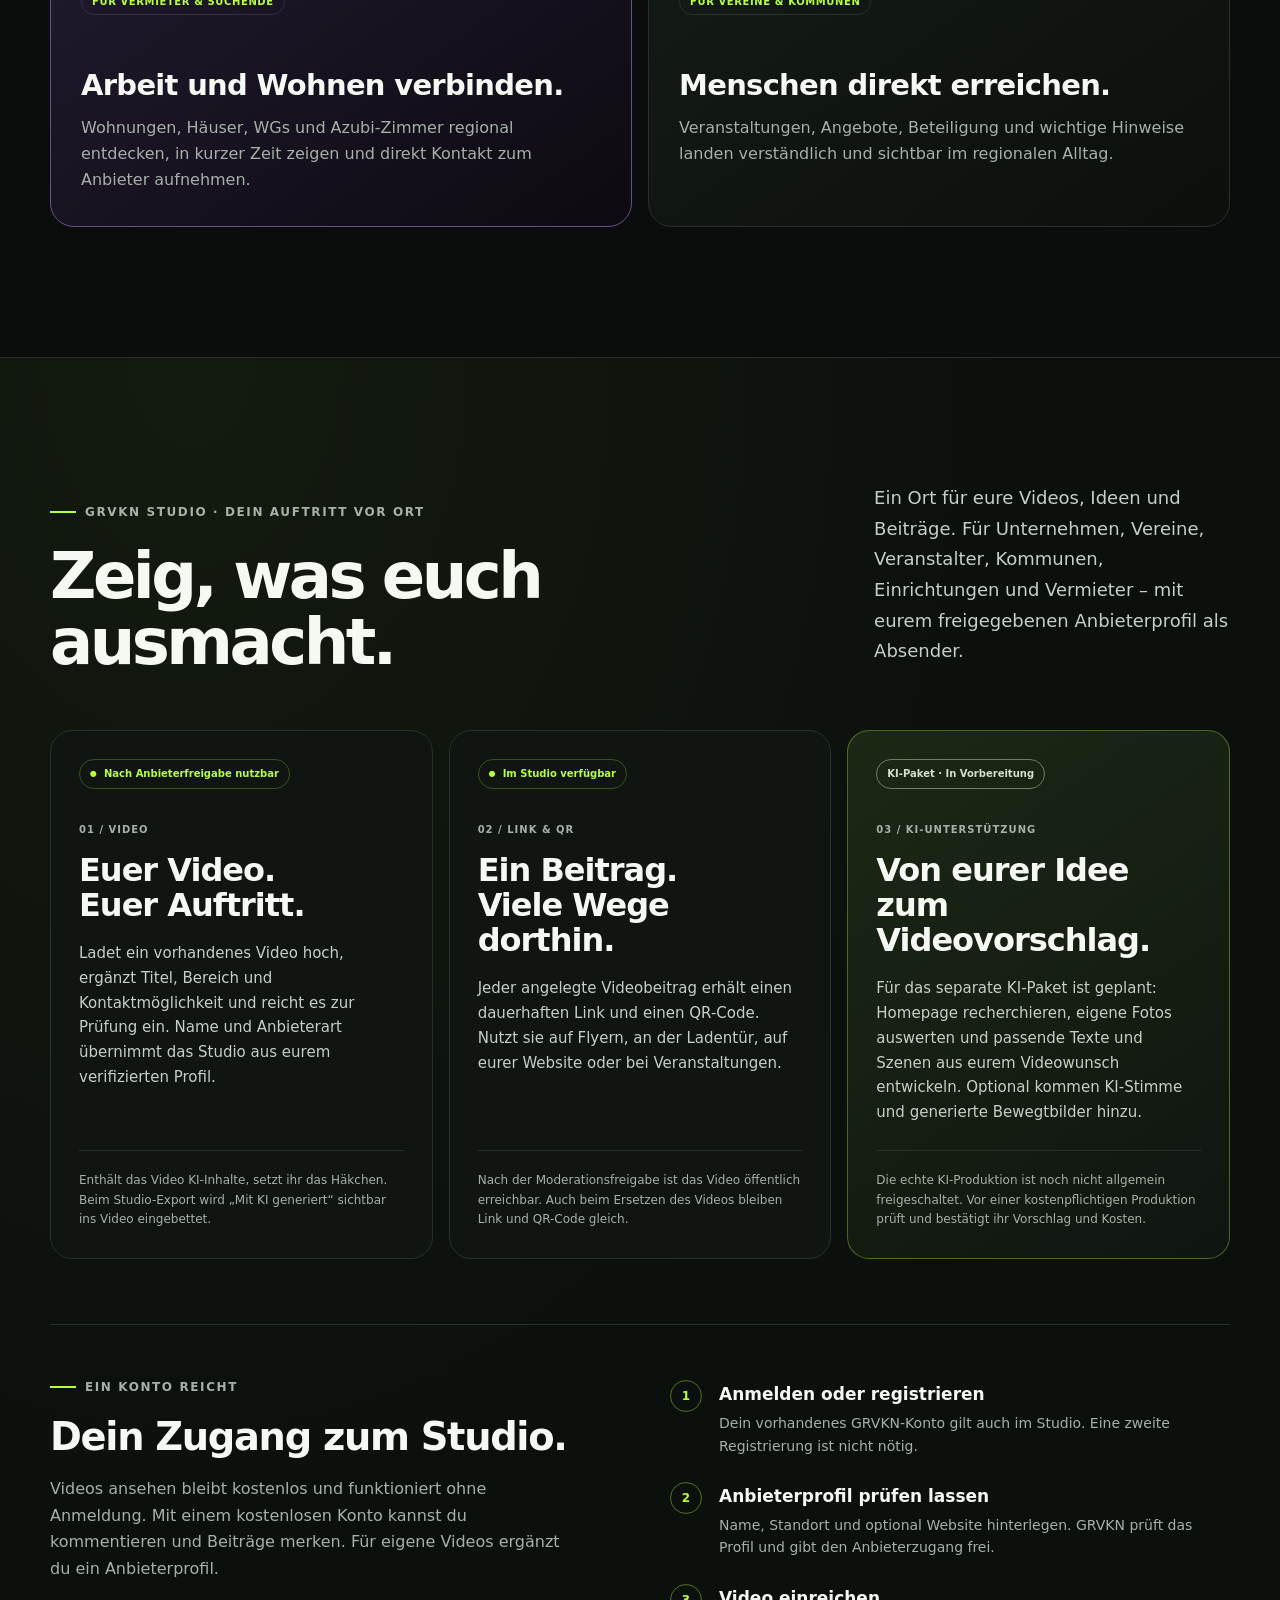
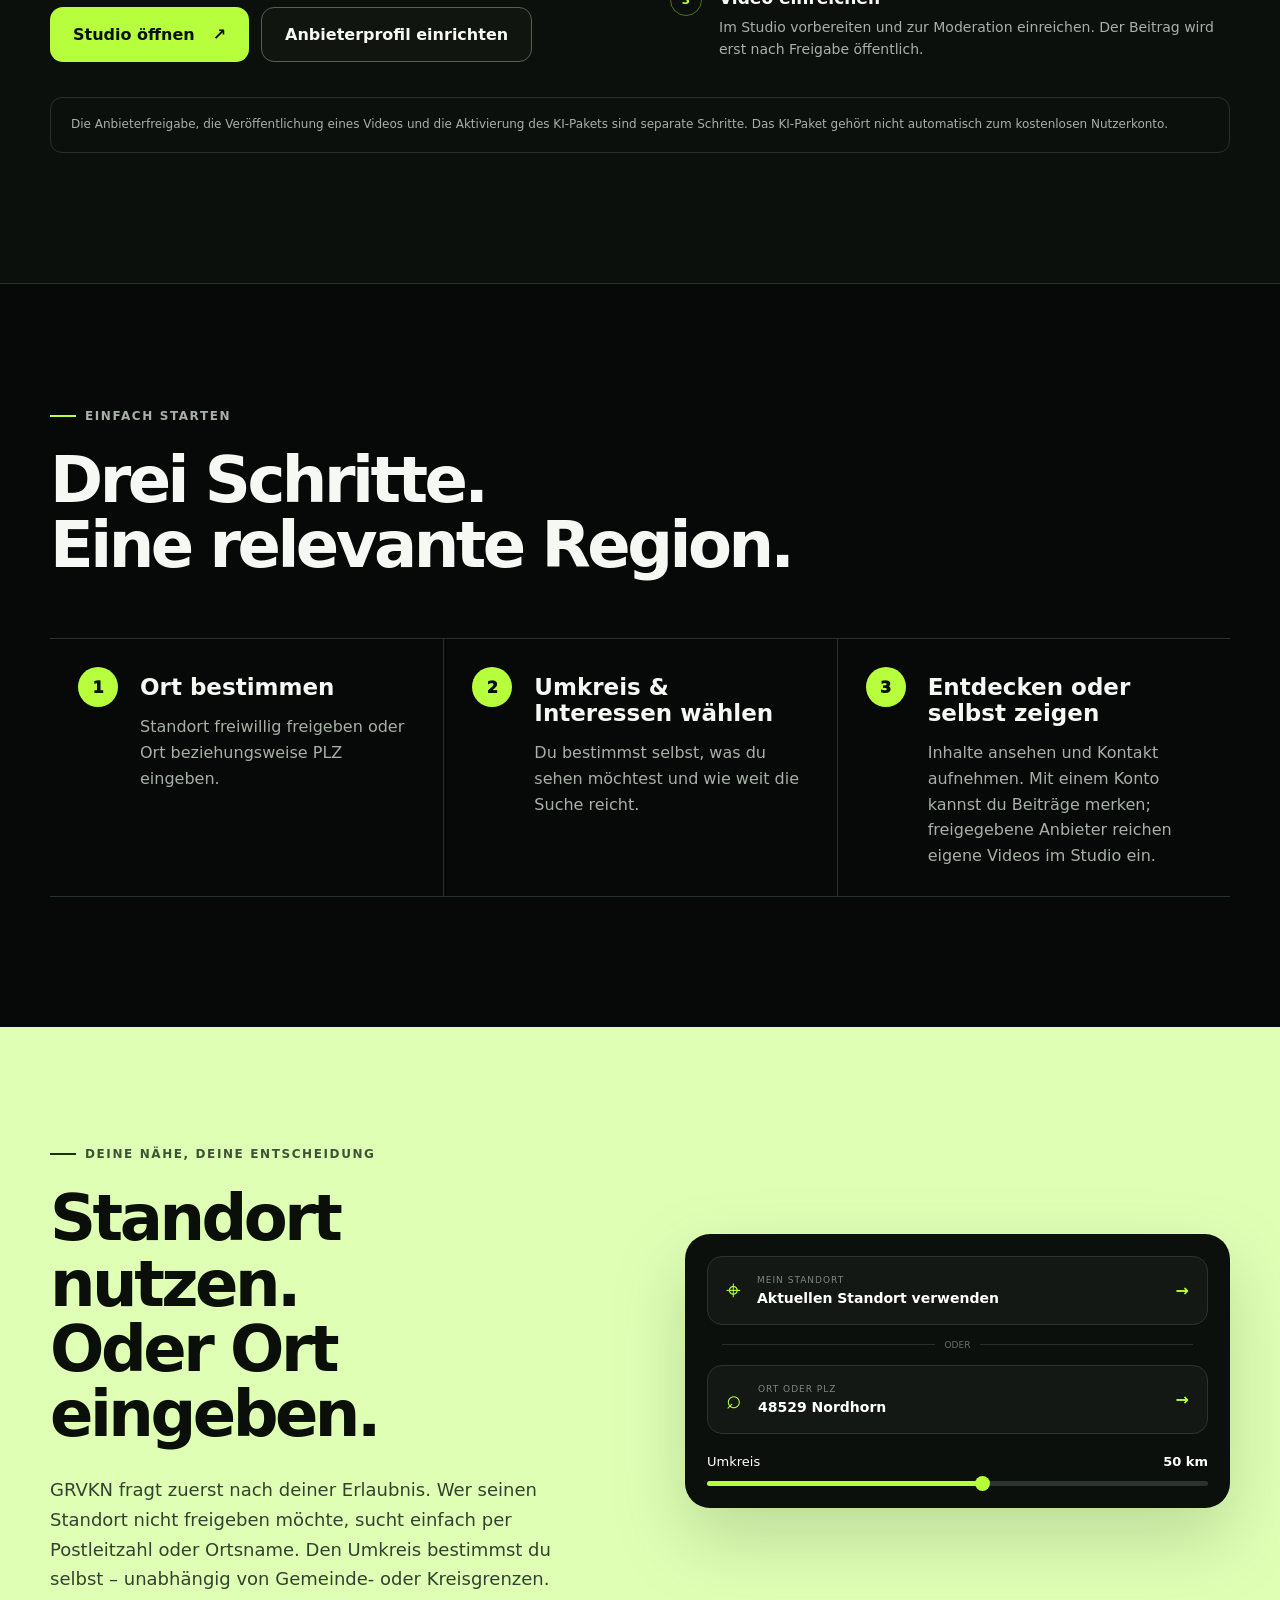
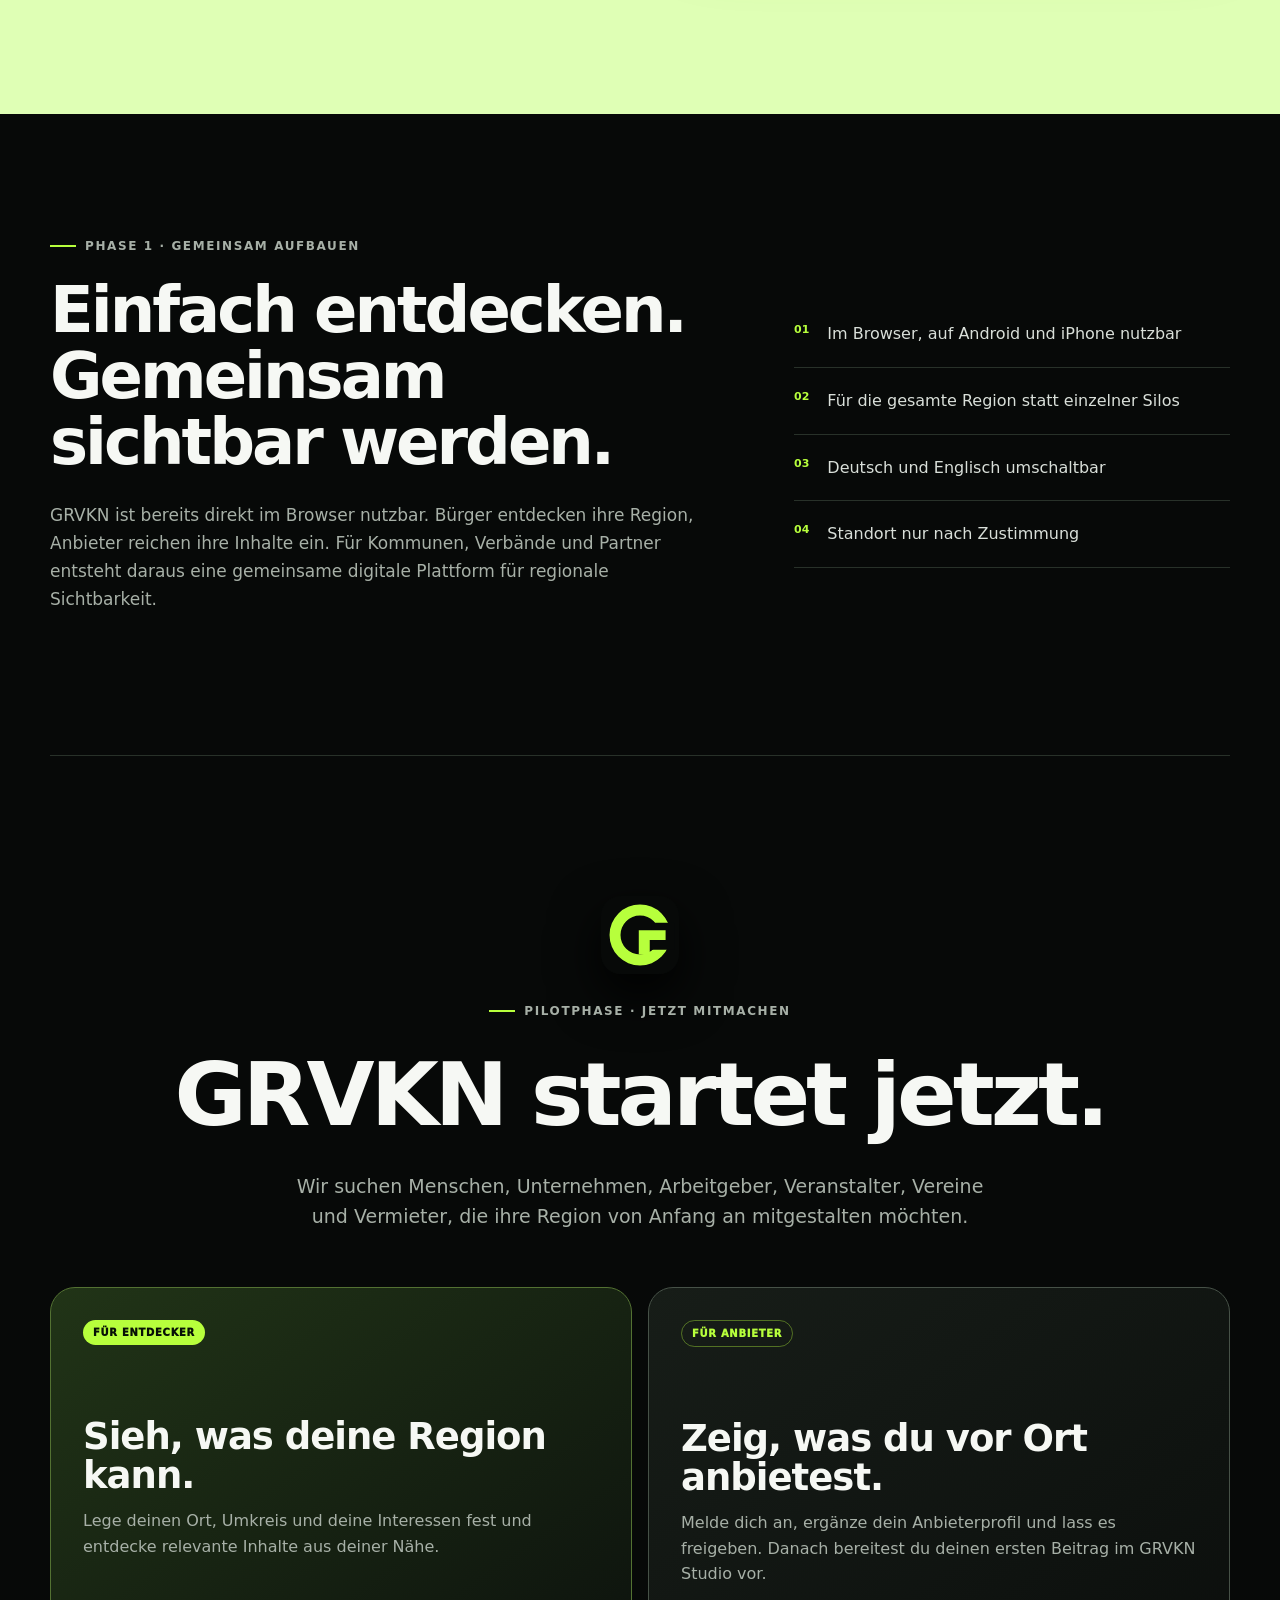
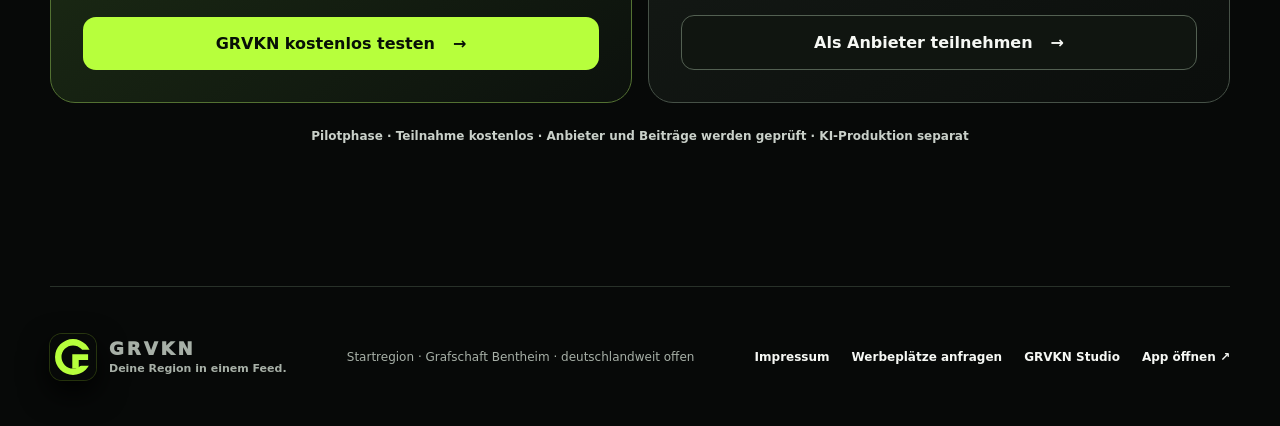
==== commit 09dd52b9: "Prepare app 0.13.1+33: feed controls, Studio approval refresh and sponsor placement release" ====
--- a/index.html
+++ b/index.html
@@ -15,6 +15,7 @@
   <link rel="manifest" href="/manifest.webmanifest">
   <link rel="stylesheet" href="/styles.css?v=20261011-studio">
   <script src="/pwa-install.js" defer></script>
+  <script type="module" src="/werbung/slots.js"></script>
 </head>
 <body>
   <header class="nav wrap">
@@ -79,6 +80,8 @@
       </div>
     </section>
 
+    <div data-grvkn-ad-slot="homepage" data-grvkn-region="grafschaft-bentheim"></div>
+
     <section class="statement" aria-label="GRVKN Themen">
       <div class="wrap statement-inner">
         <p>Anbieter &amp; Angebote</p><i></i><p>Jobs &amp; Ausbildung</p><i></i><p>Immobilien &amp; Wohnen</p><i></i><p>Events &amp; Kommune</p>
@@ -273,6 +276,7 @@
     <p>Startregion · Grafschaft Bentheim · deutschlandweit offen</p>
     <div class="footer-links">
       <a href="/impressum.html">Impressum</a>
+      <a href="/werbung/">Werbeplätze anfragen</a>
       <a href="/studio/" class="nav-studio">GRVKN Studio</a>
       <a href="/app/">App öffnen ↗</a>
     </div>
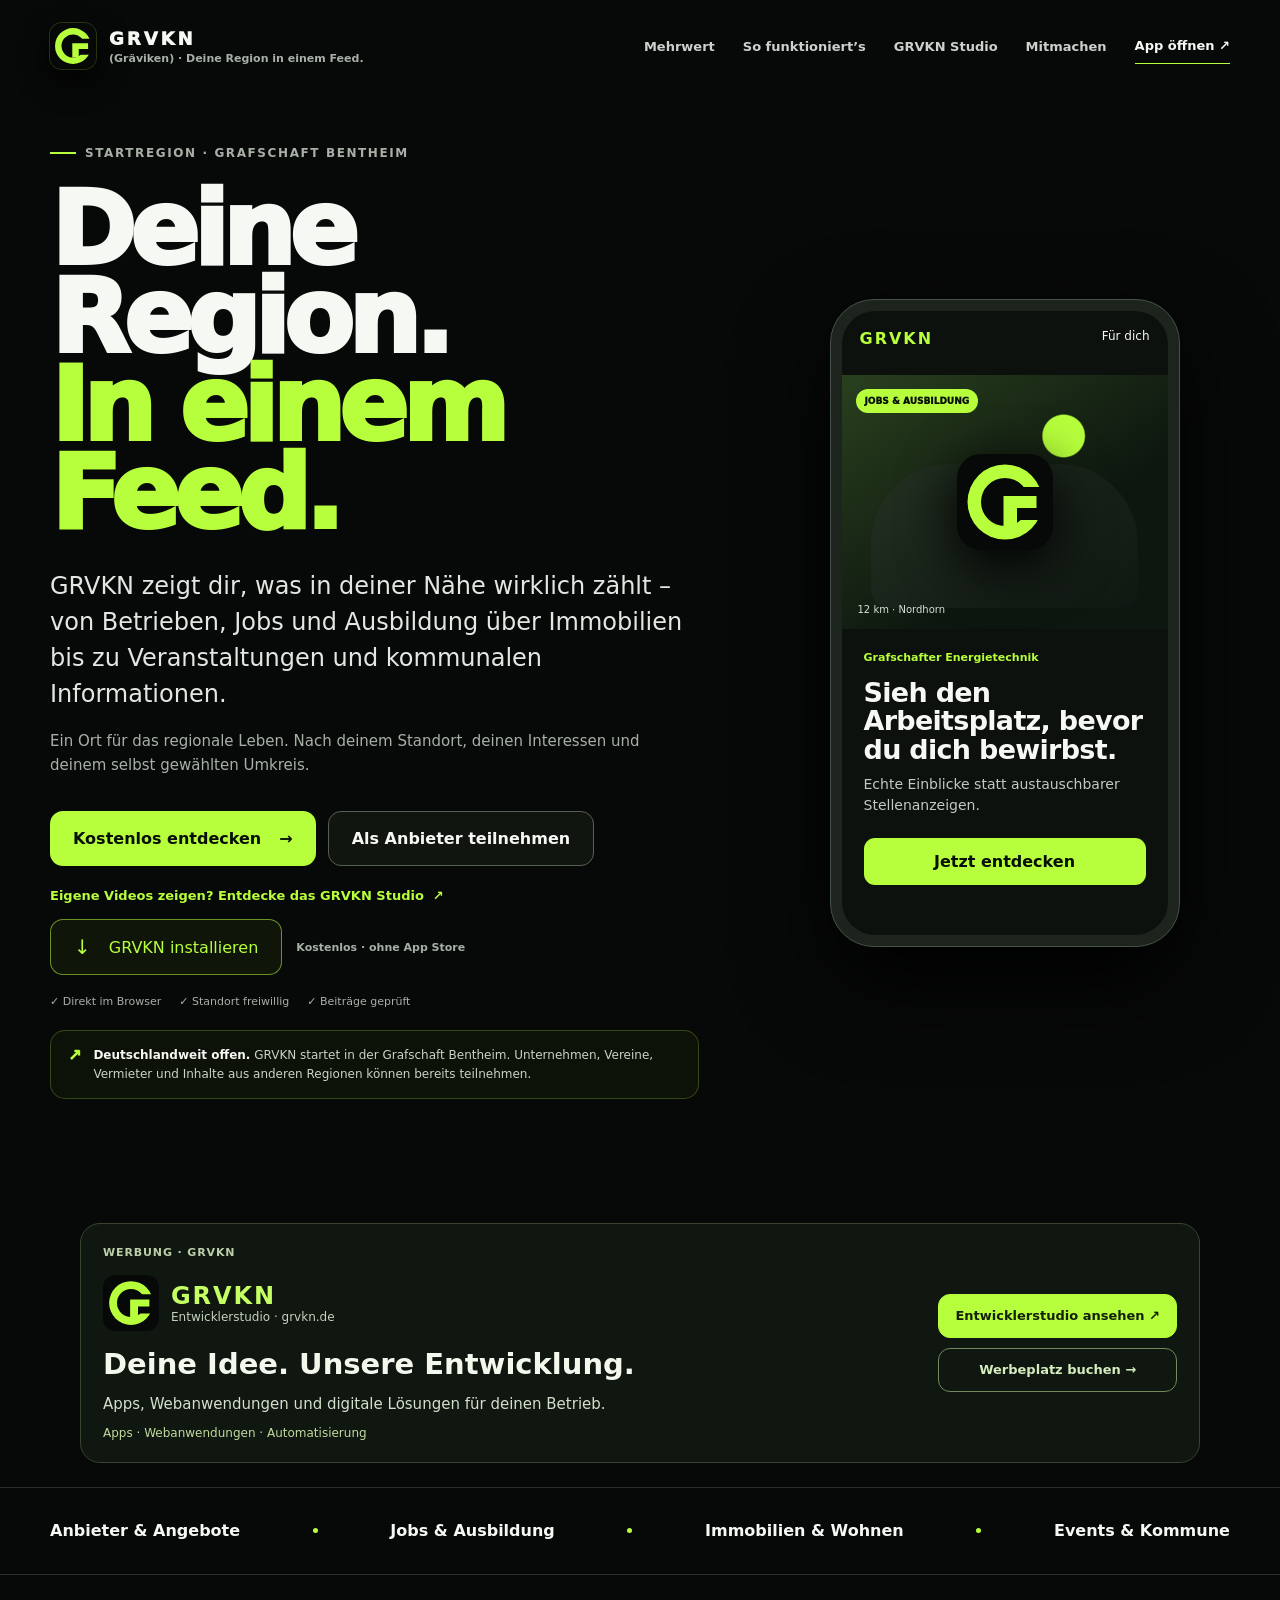
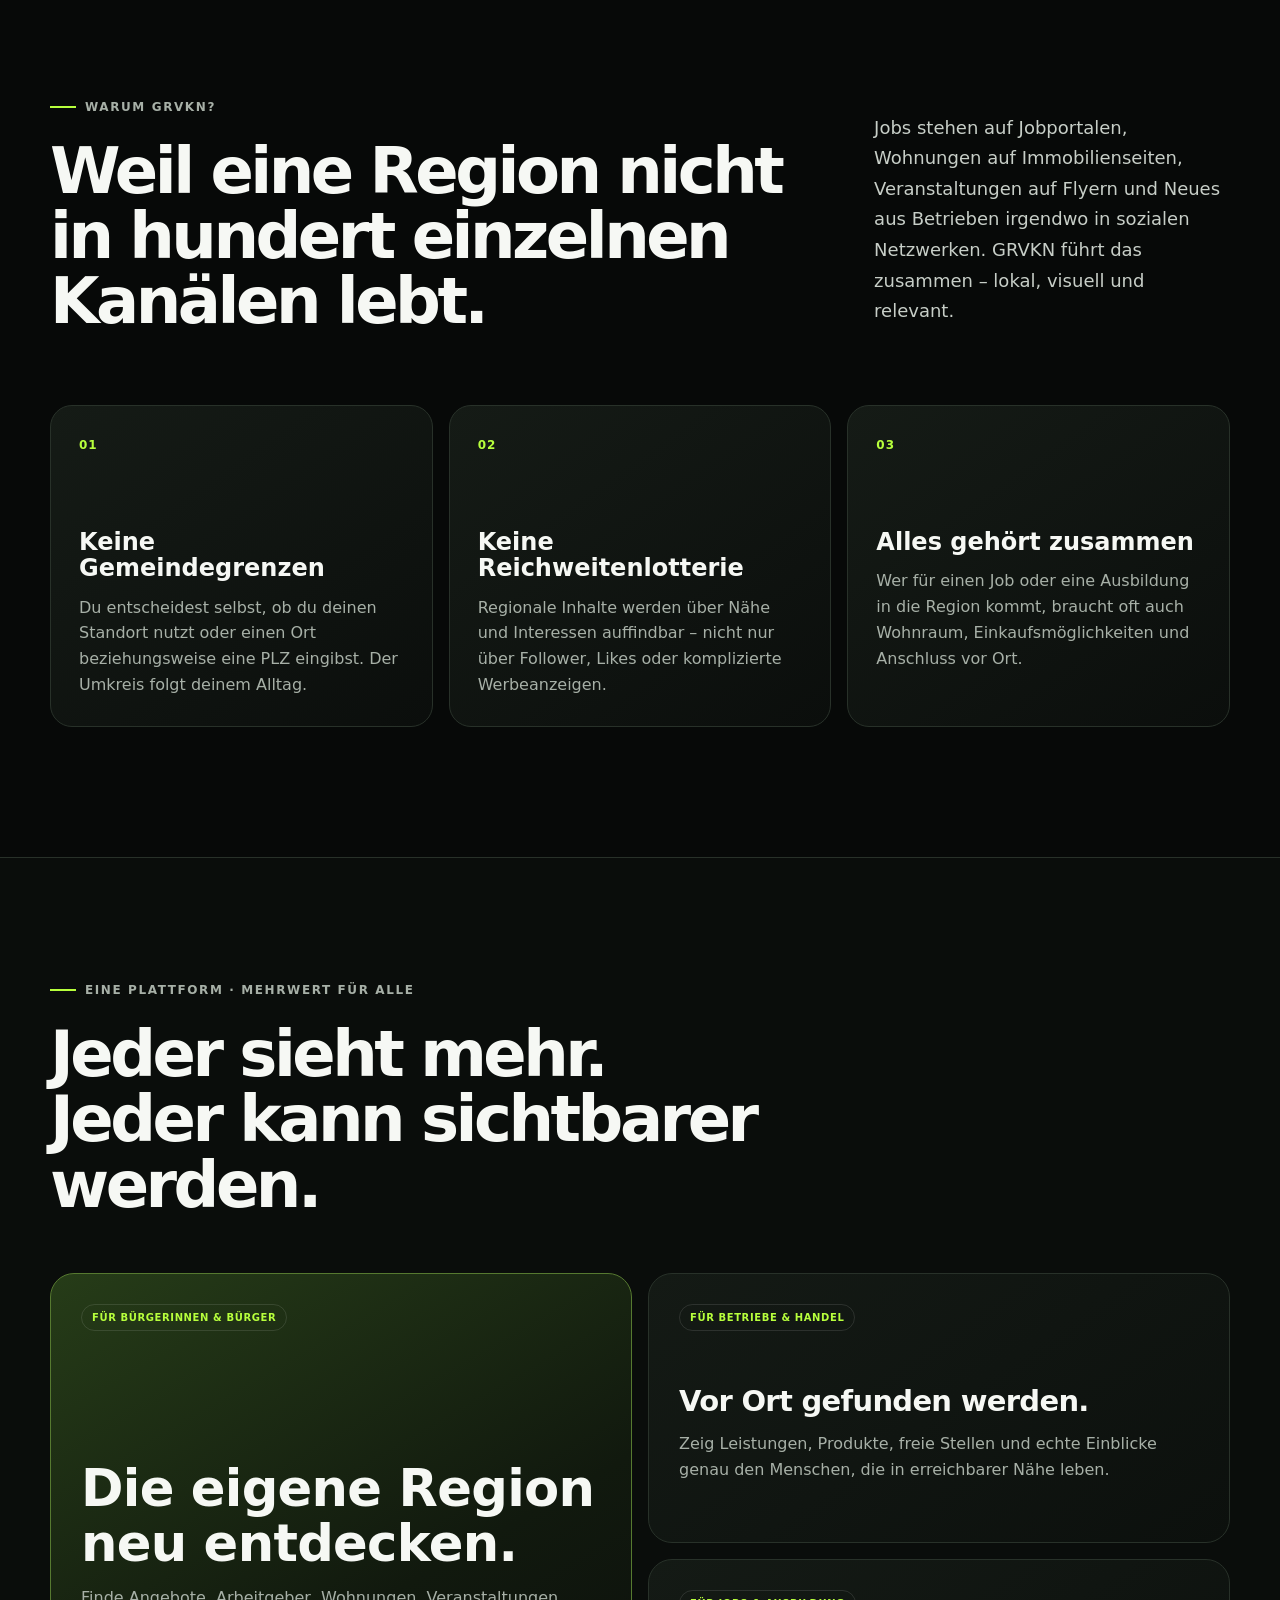
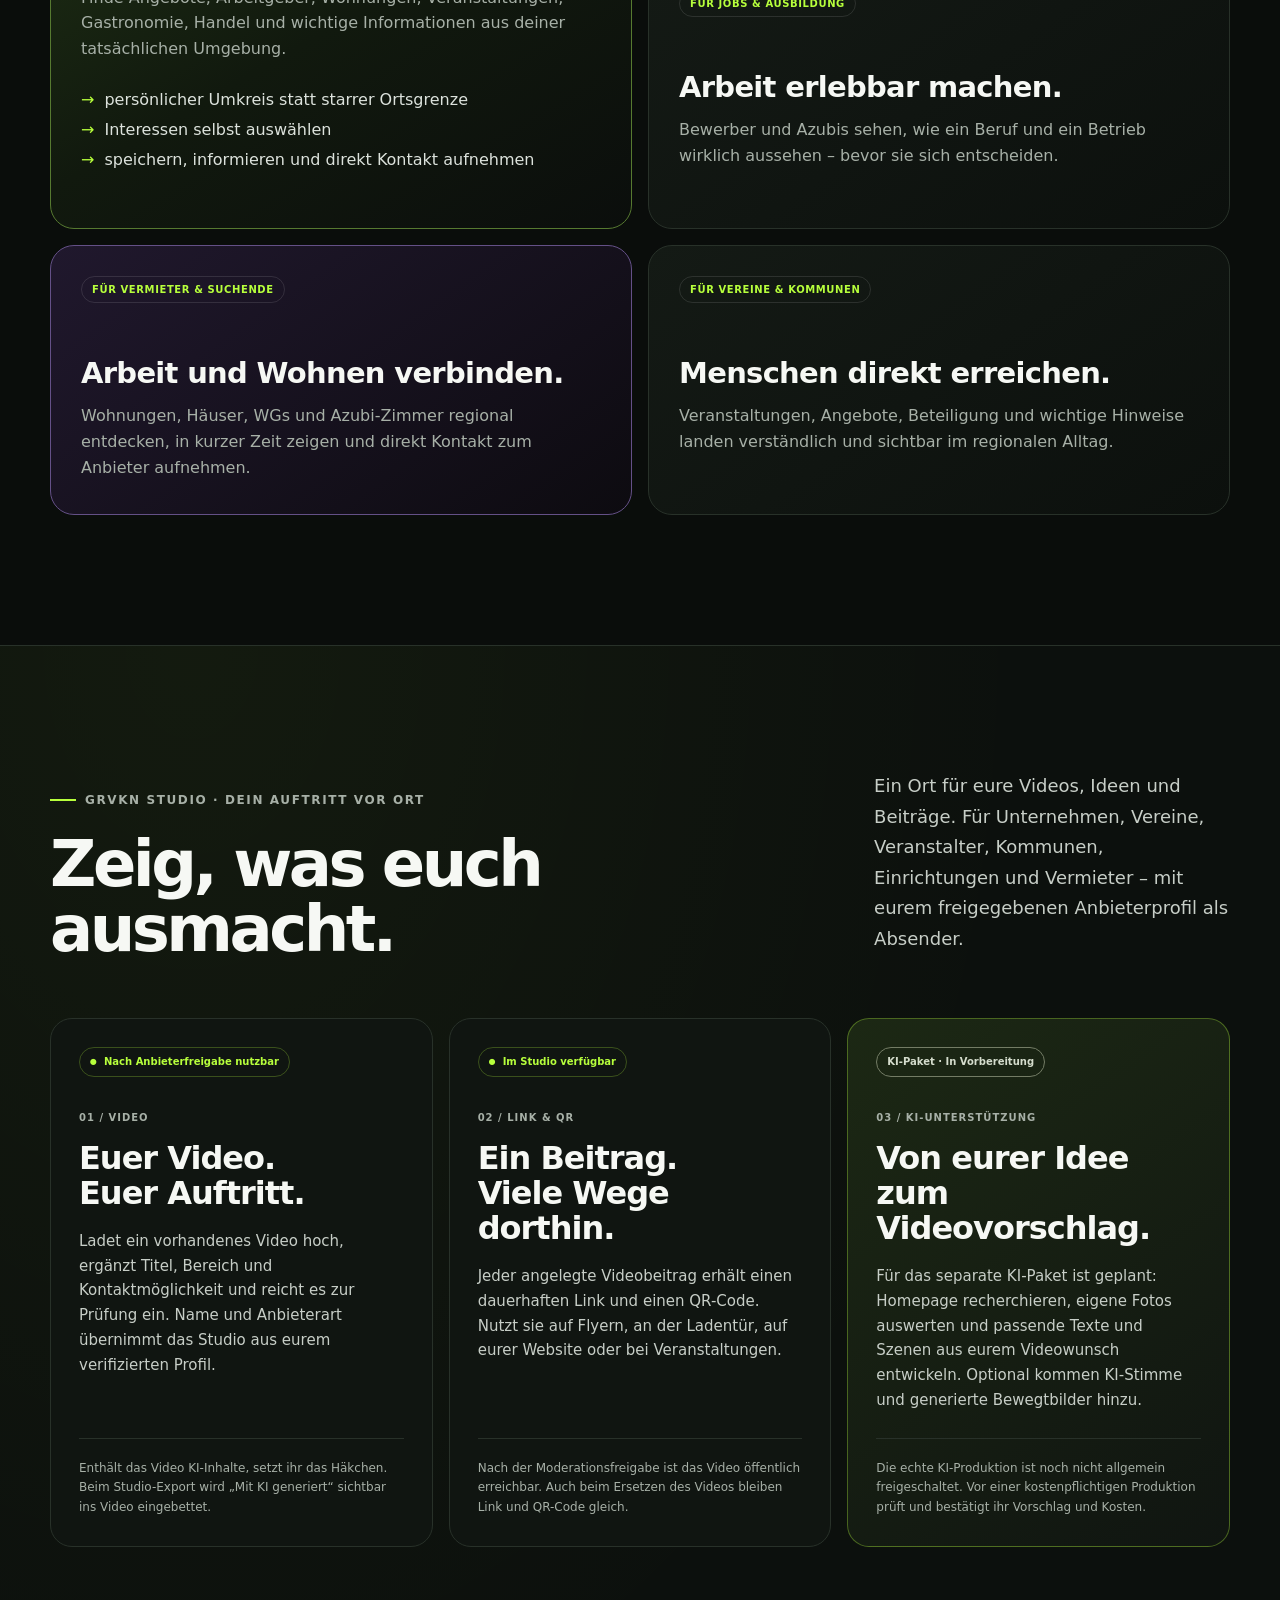
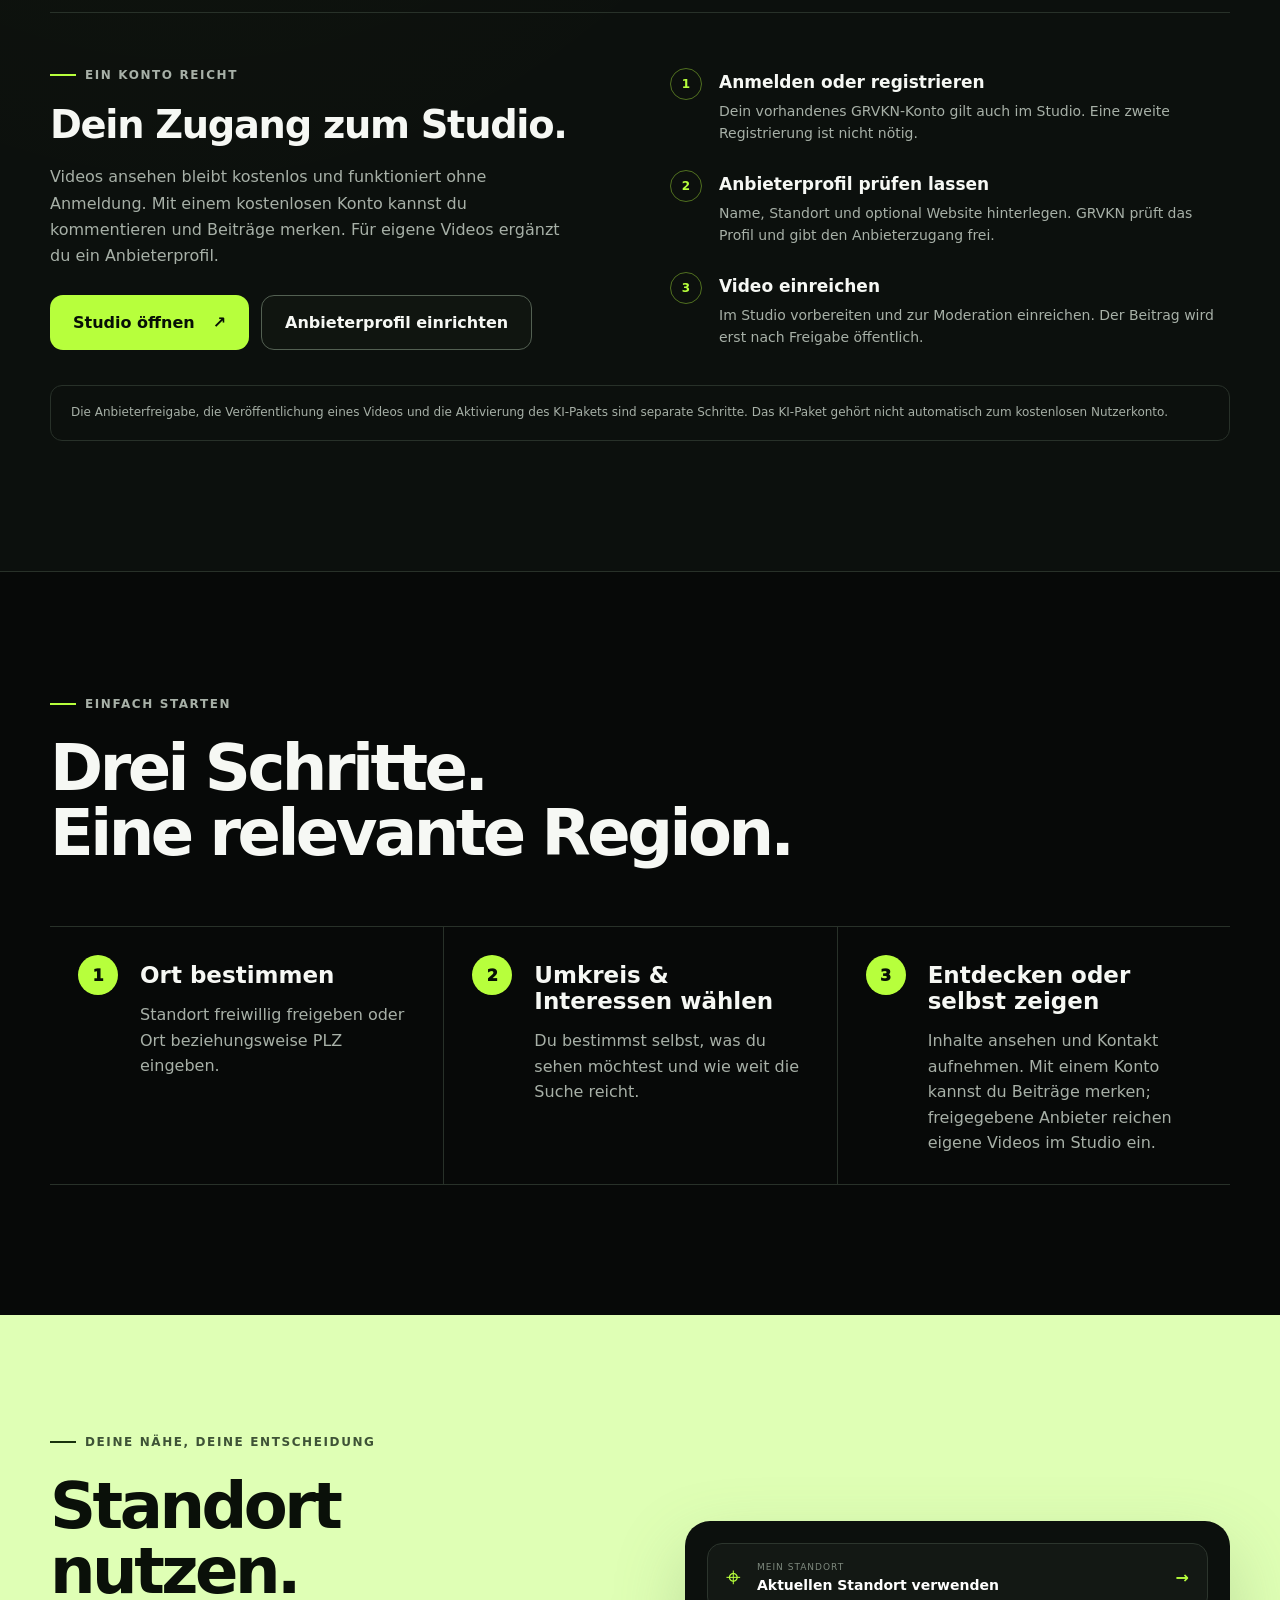
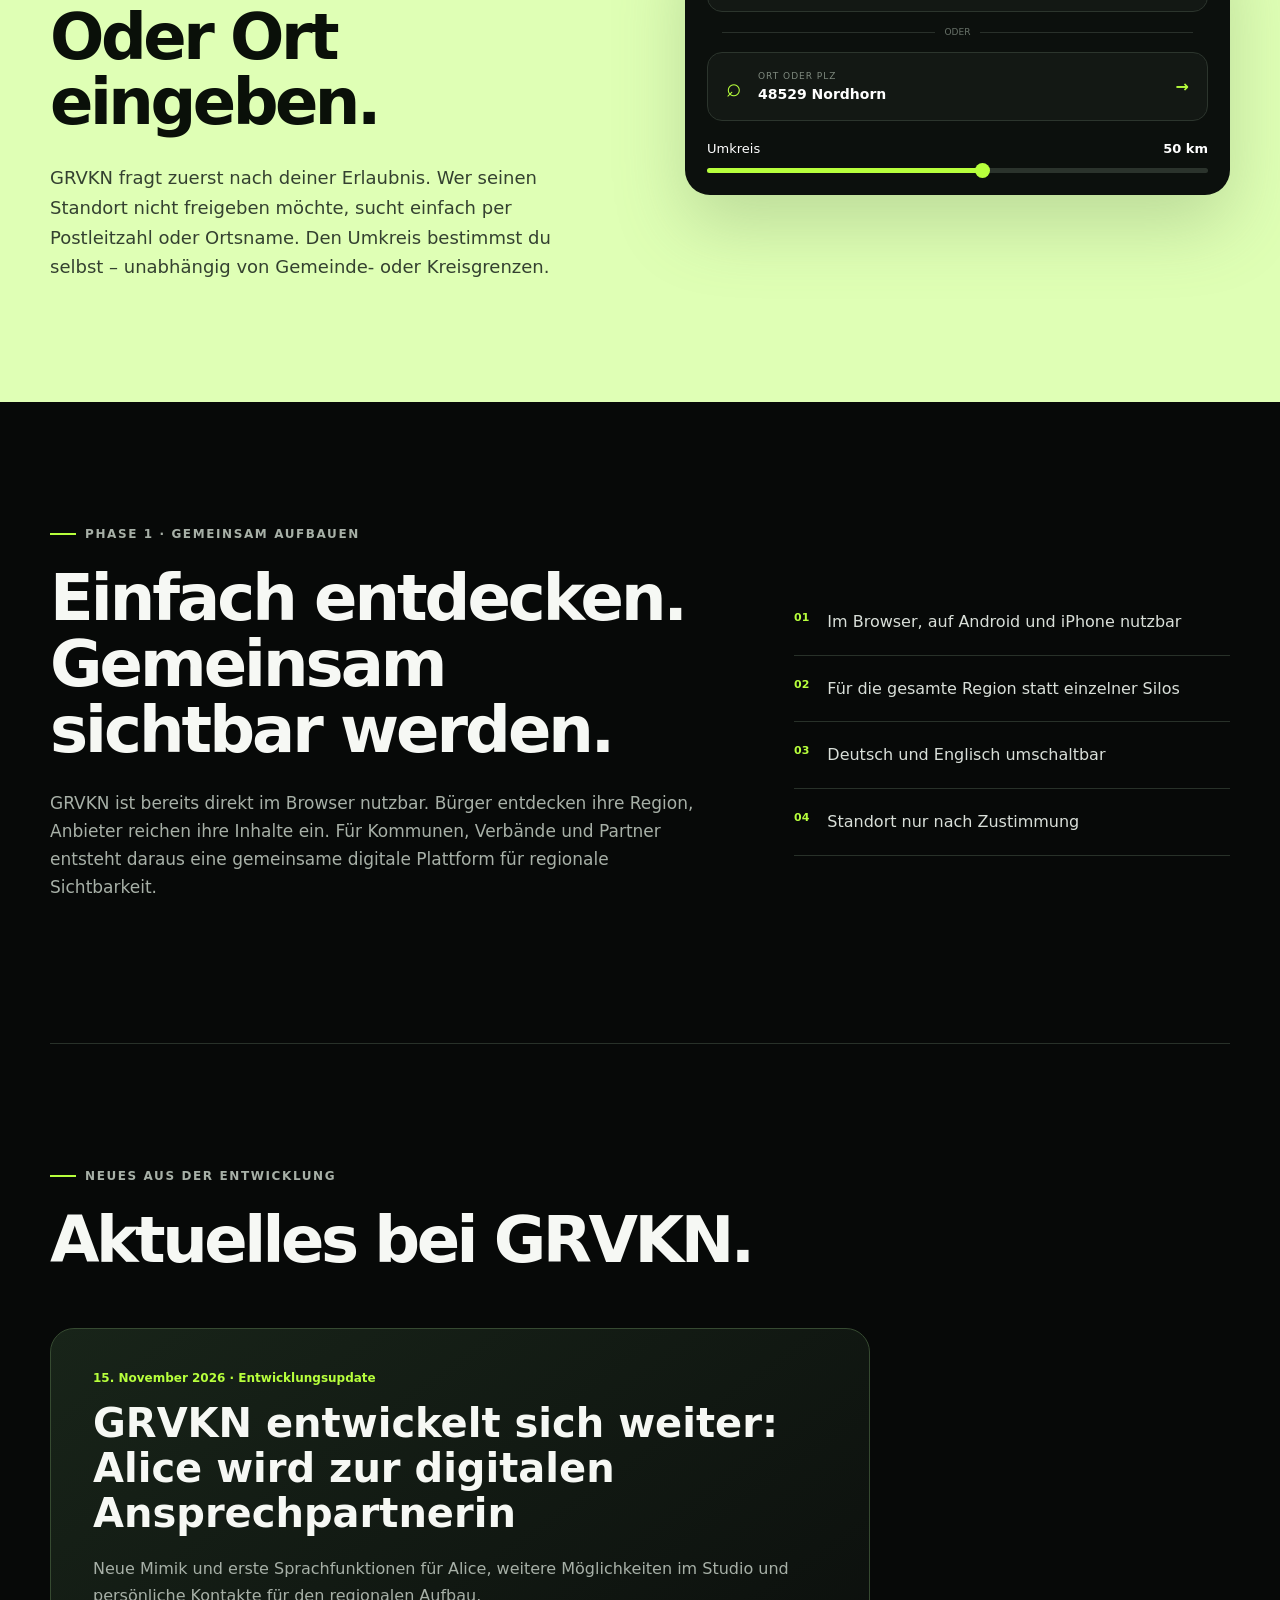
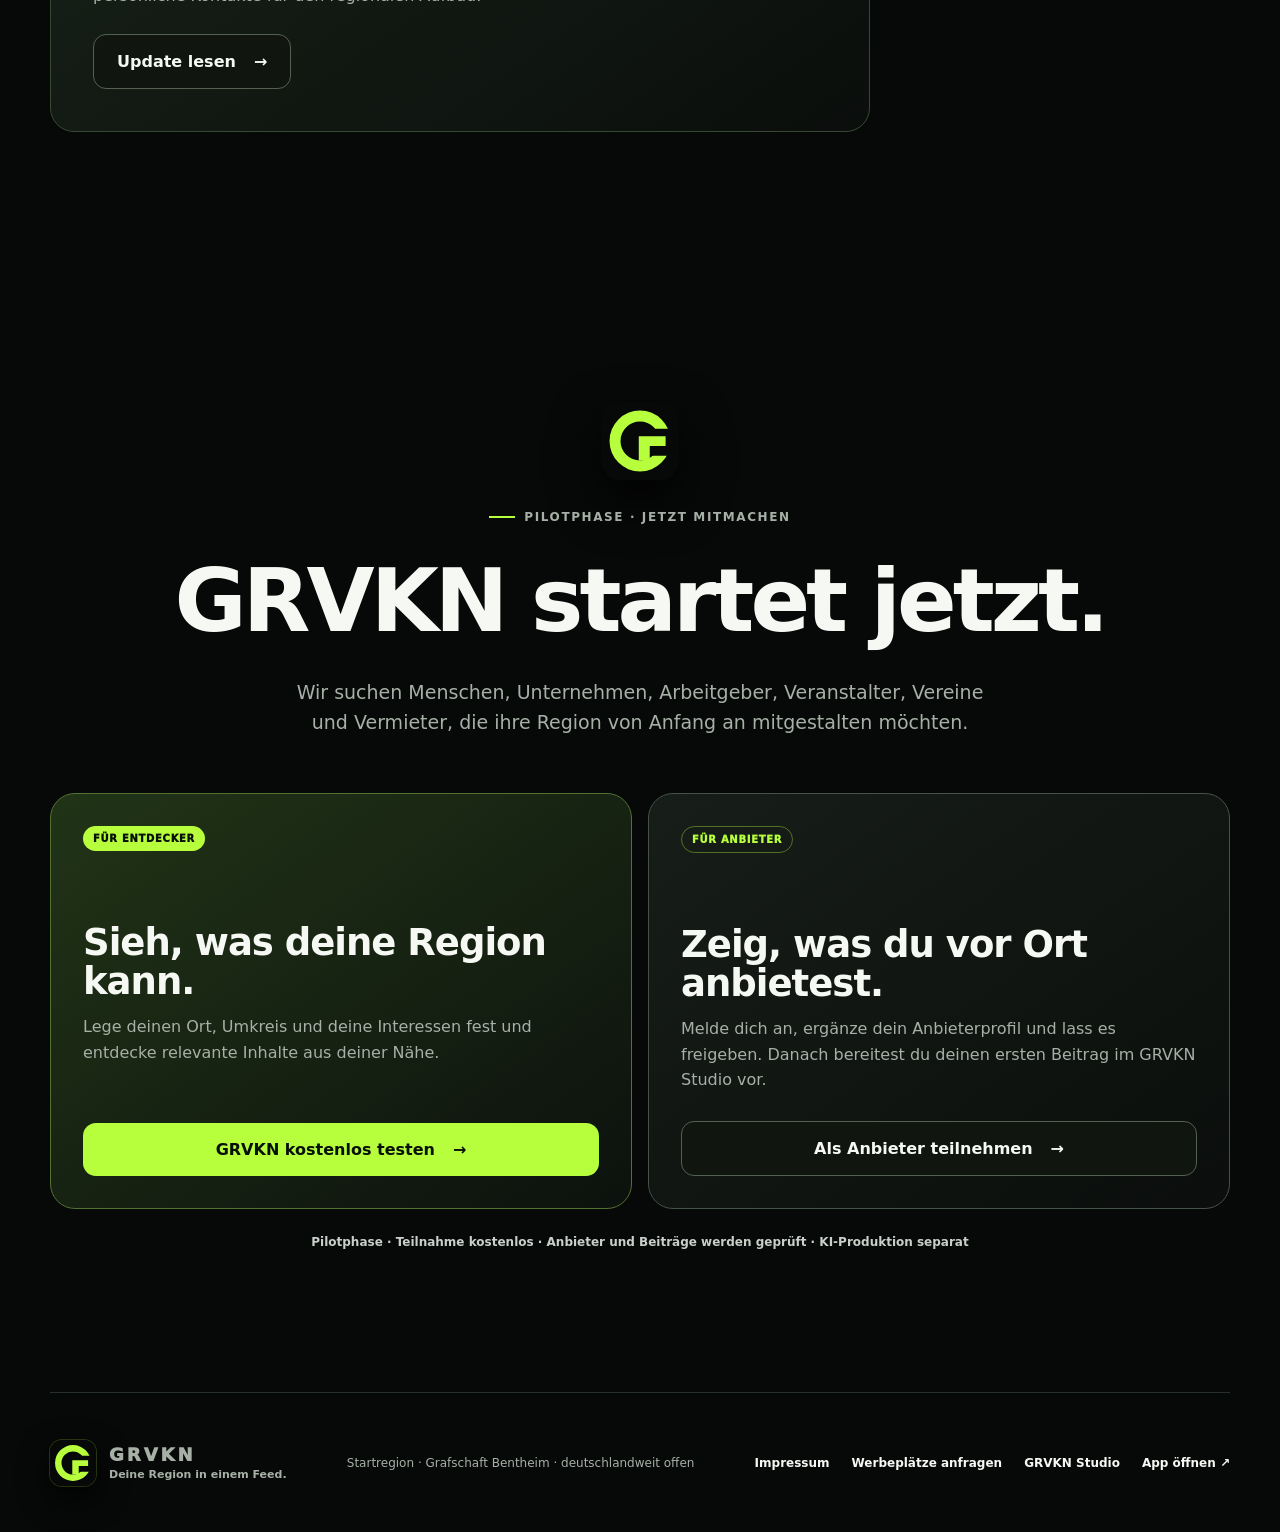
==== commit fbe91c54: "Feature November 15 development blog update on GRVKN homepage" ====
--- a/index.html
+++ b/index.html
@@ -15,7 +15,7 @@
   <link rel="manifest" href="/manifest.webmanifest">
   <link rel="stylesheet" href="/styles.css?v=20261011-studio">
   <script src="/pwa-install.js" defer></script>
-  <script type="module" src="/werbung/slots.js"></script>
+  <script type="module" src="/werbung/slots.js?v=1865d034"></script>
 </head>
 <body>
   <header class="nav wrap">
@@ -246,6 +246,19 @@
         <span><b>03</b> Deutsch und Englisch umschaltbar</span>
         <span><b>04</b> Standort nur nach Zustimmung</span>
       </div>
+    </section>
+
+    <section class="section wrap" id="aktuelles" aria-labelledby="aktuelles-title">
+      <div class="section-heading">
+        <p class="eyebrow"><span></span> Neues aus der Entwicklung</p>
+        <h2 class="section-title" id="aktuelles-title">Aktuelles bei GRVKN.</h2>
+      </div>
+      <article style="max-width:820px;border:1px solid #364a31;border-radius:24px;padding:clamp(24px,4vw,42px);background:linear-gradient(145deg,#182419,#0b0e0c)">
+        <p style="color:var(--lime);font-size:12px;font-weight:800;margin:0 0 16px">15. November 2026 · Entwicklungsupdate</p>
+        <h3 style="font-size:clamp(25px,3.5vw,40px);line-height:1.13;margin:0 0 18px">GRVKN entwickelt sich weiter: Alice wird zur digitalen Ansprechpartnerin</h3>
+        <p style="color:var(--muted);line-height:1.7;margin:0 0 25px">Neue Mimik und erste Sprachfunktionen für Alice, weitere Möglichkeiten im Studio und persönliche Kontakte für den regionalen Aufbau.</p>
+        <a class="button secondary" href="/updates/2026-11-15-alice-grvkn.html">Update lesen <span aria-hidden="true">→</span></a>
+      </article>
     </section>
 
     <section class="final wrap" id="mitmachen">
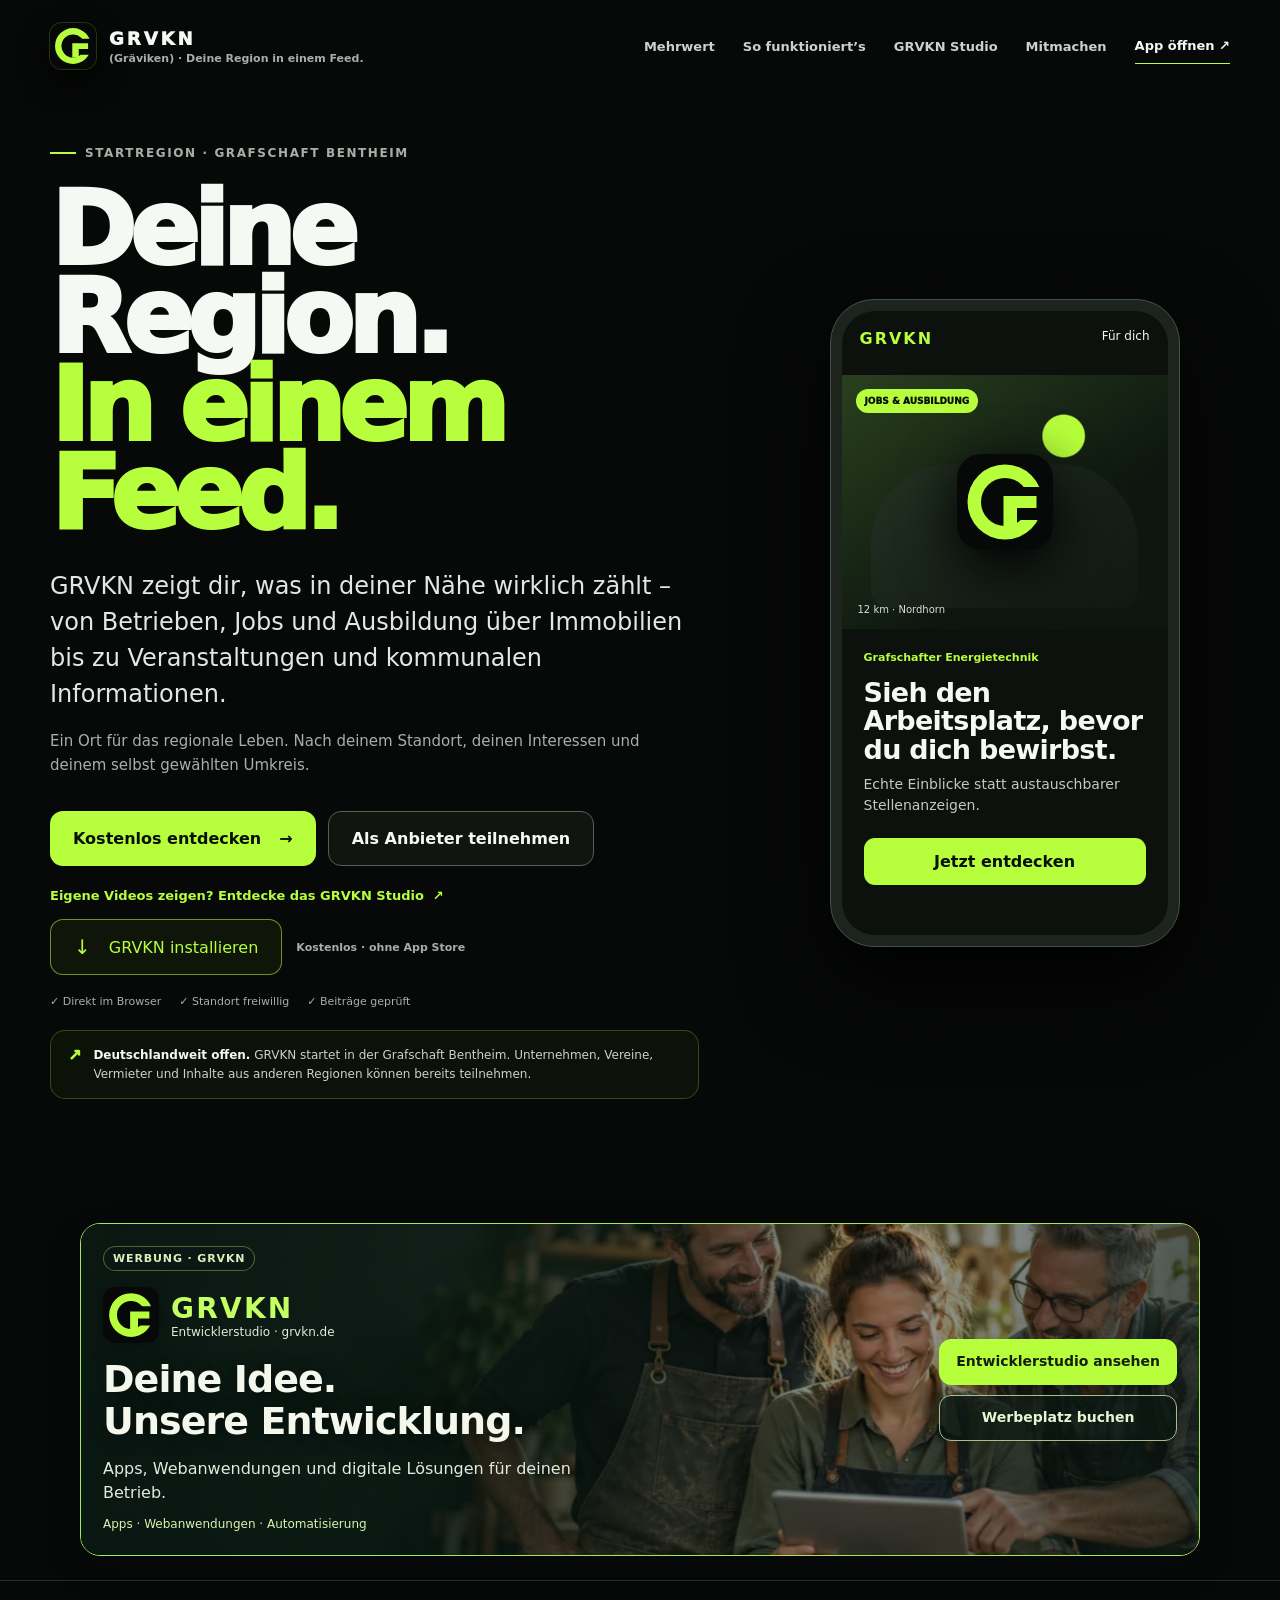
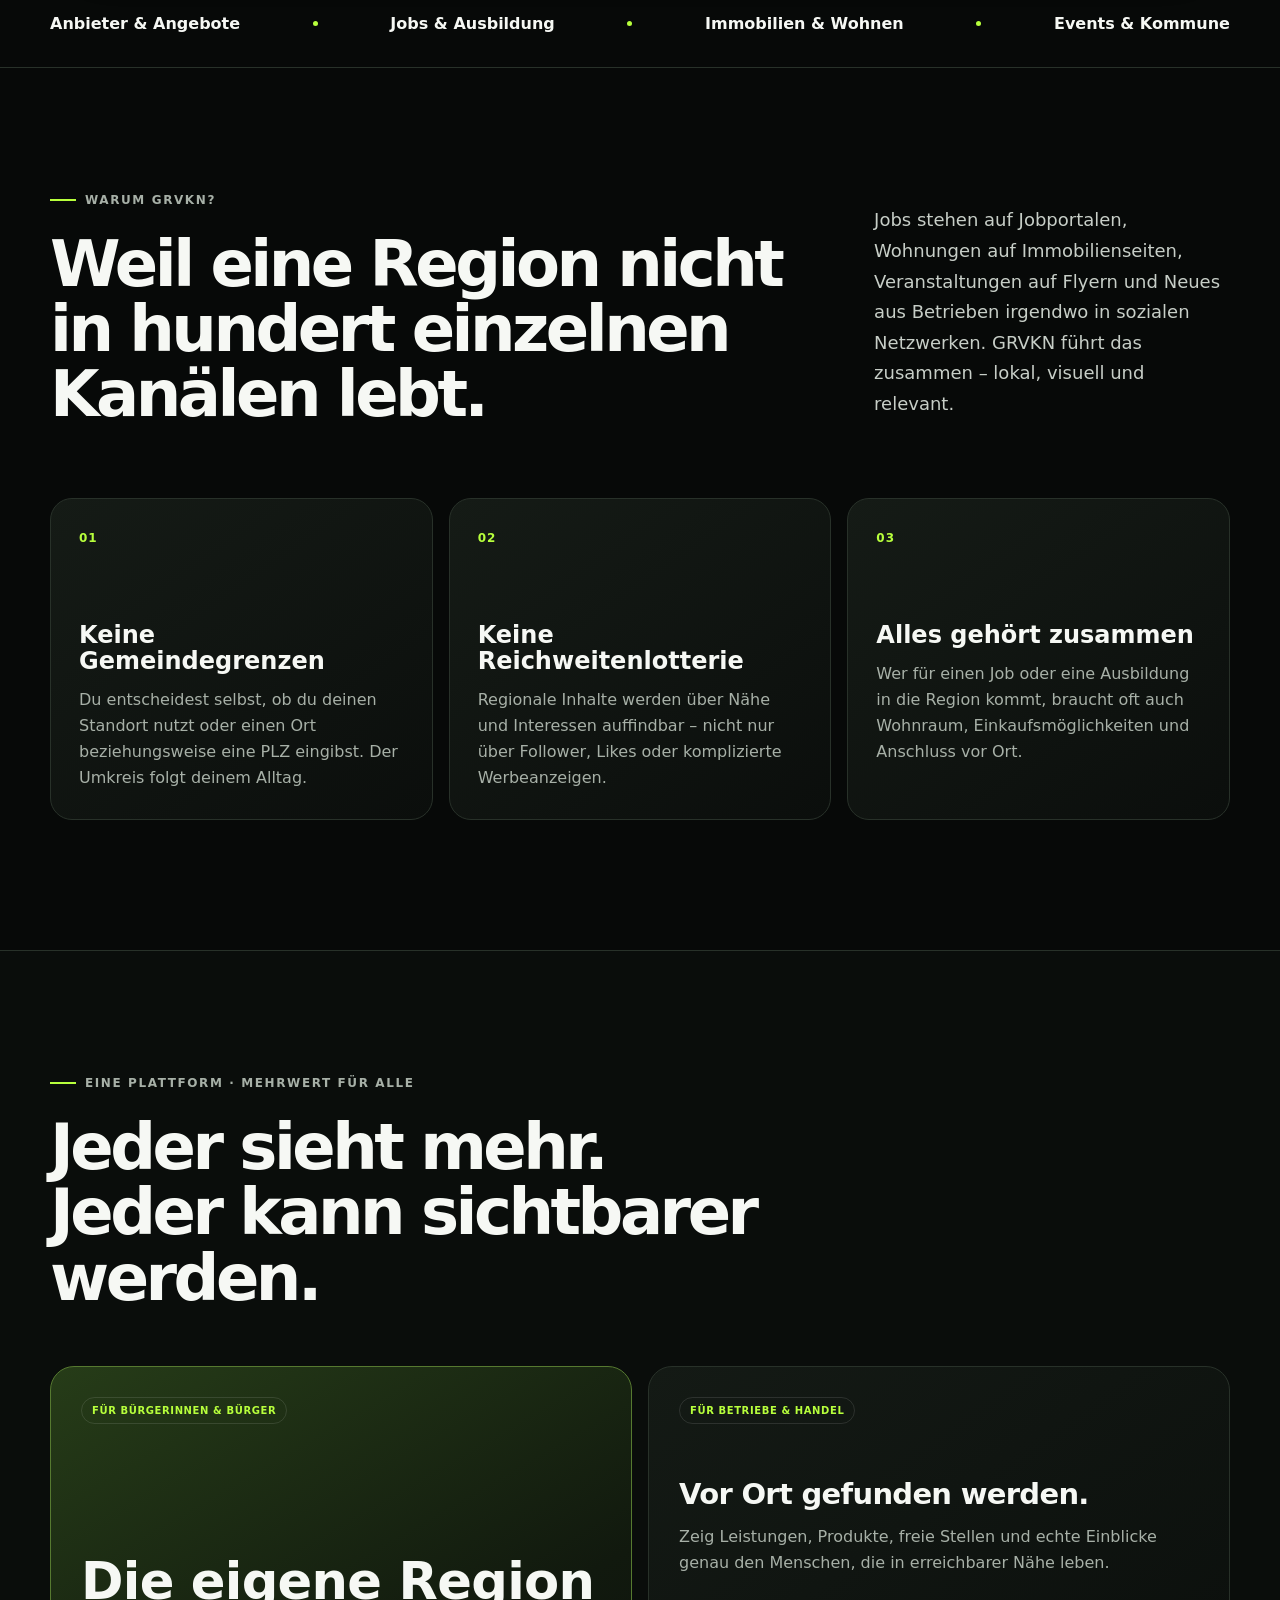
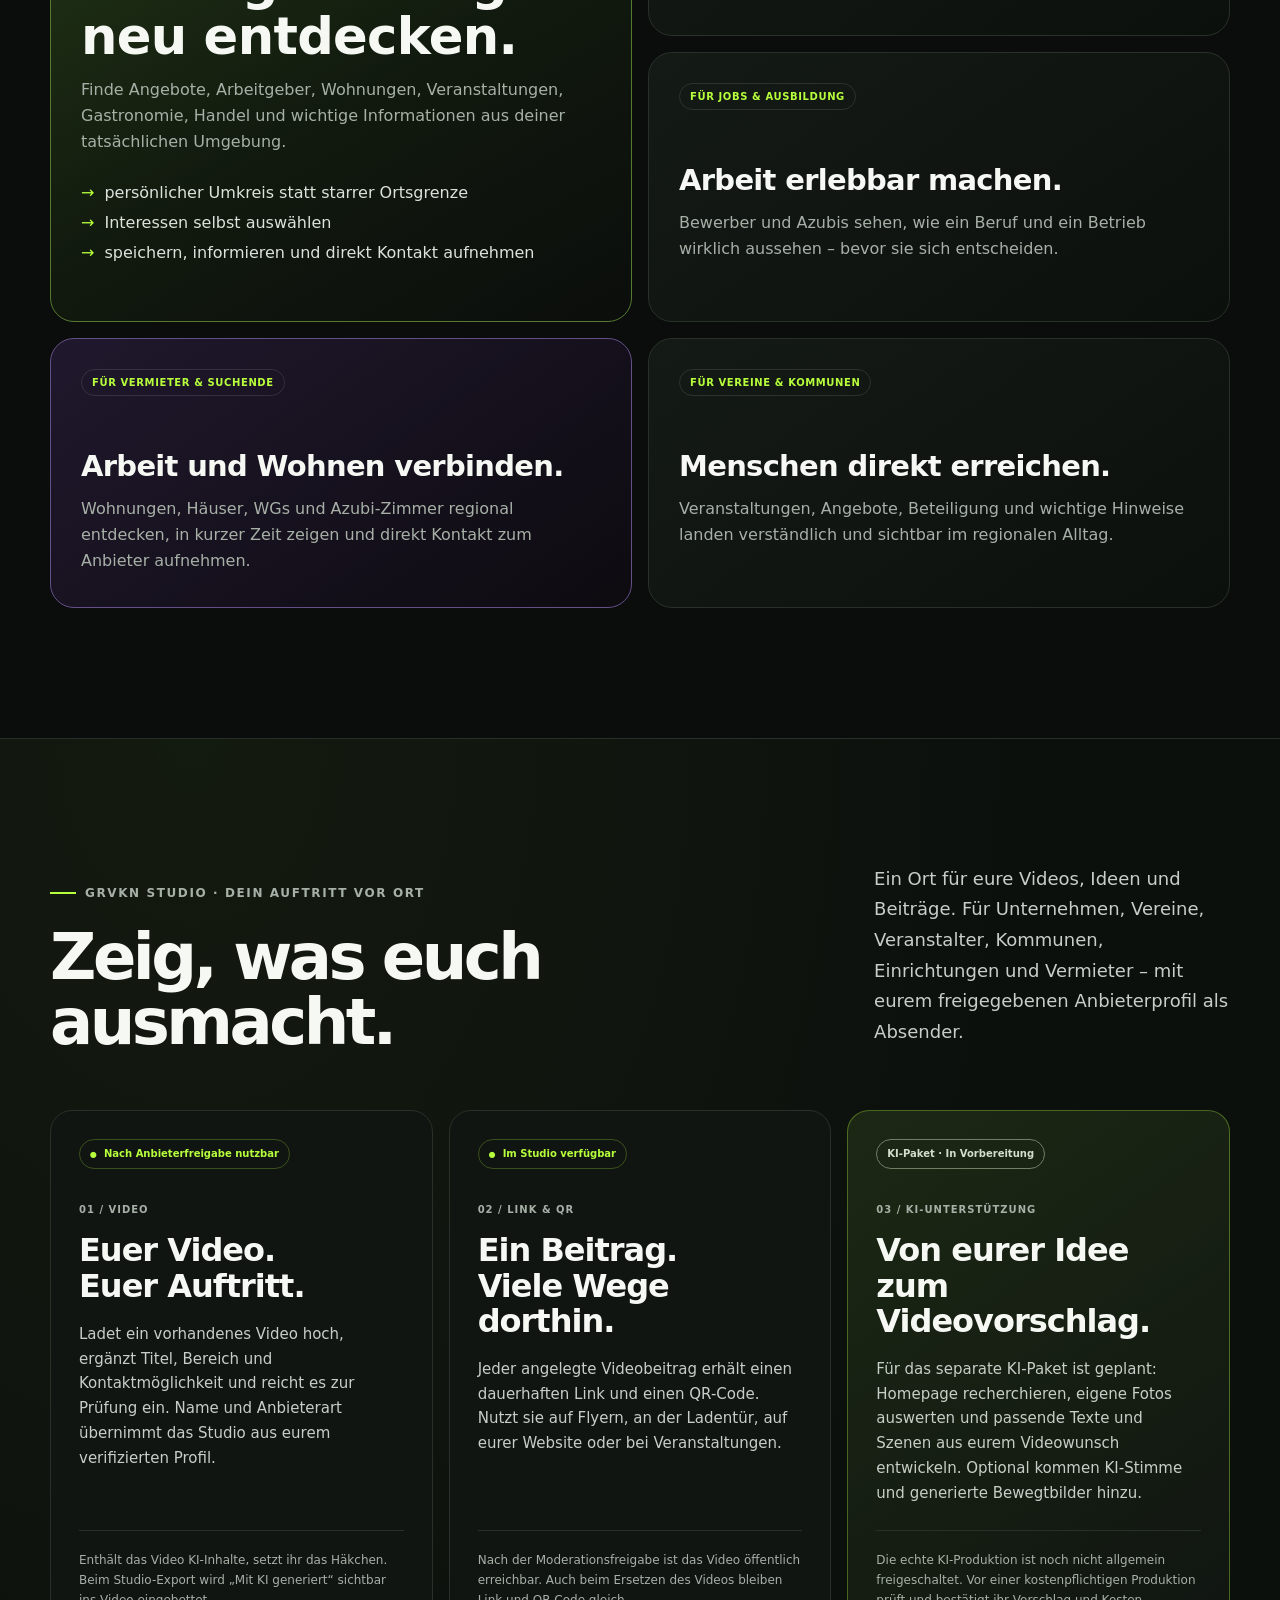
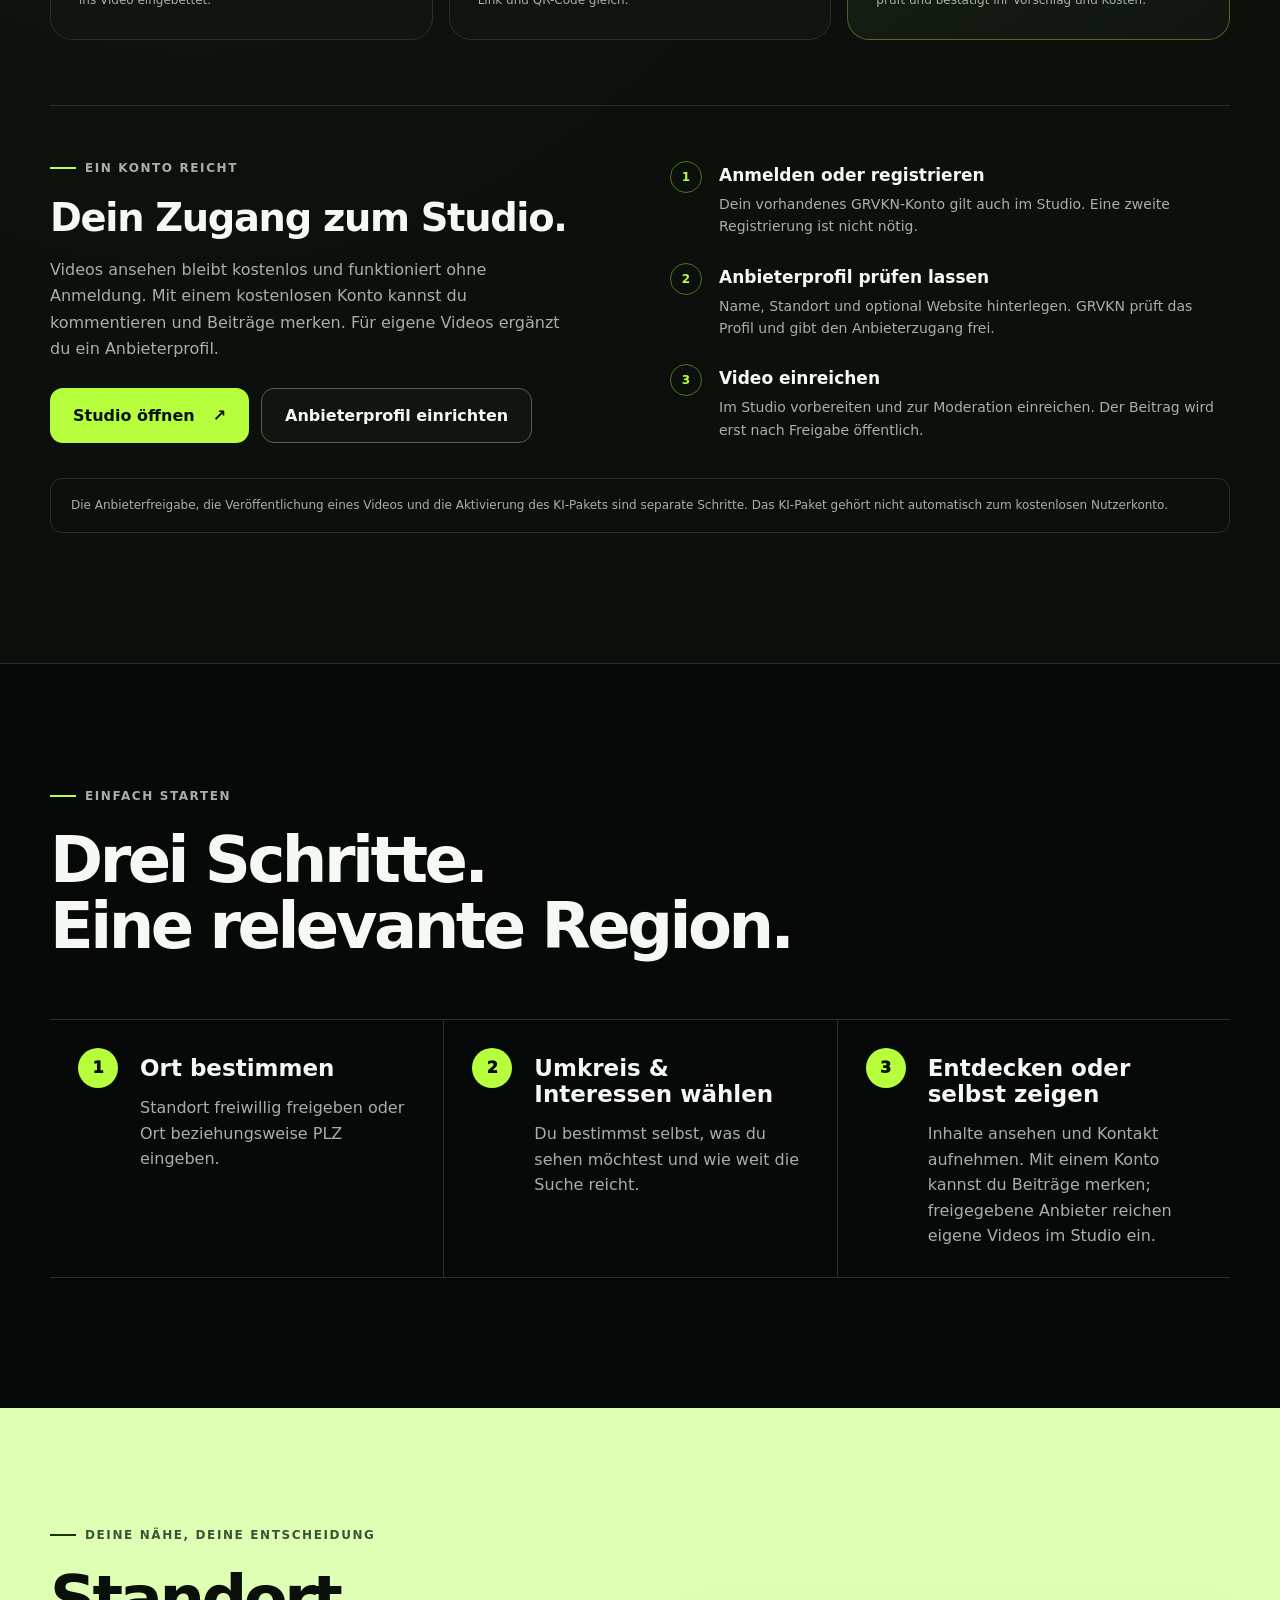
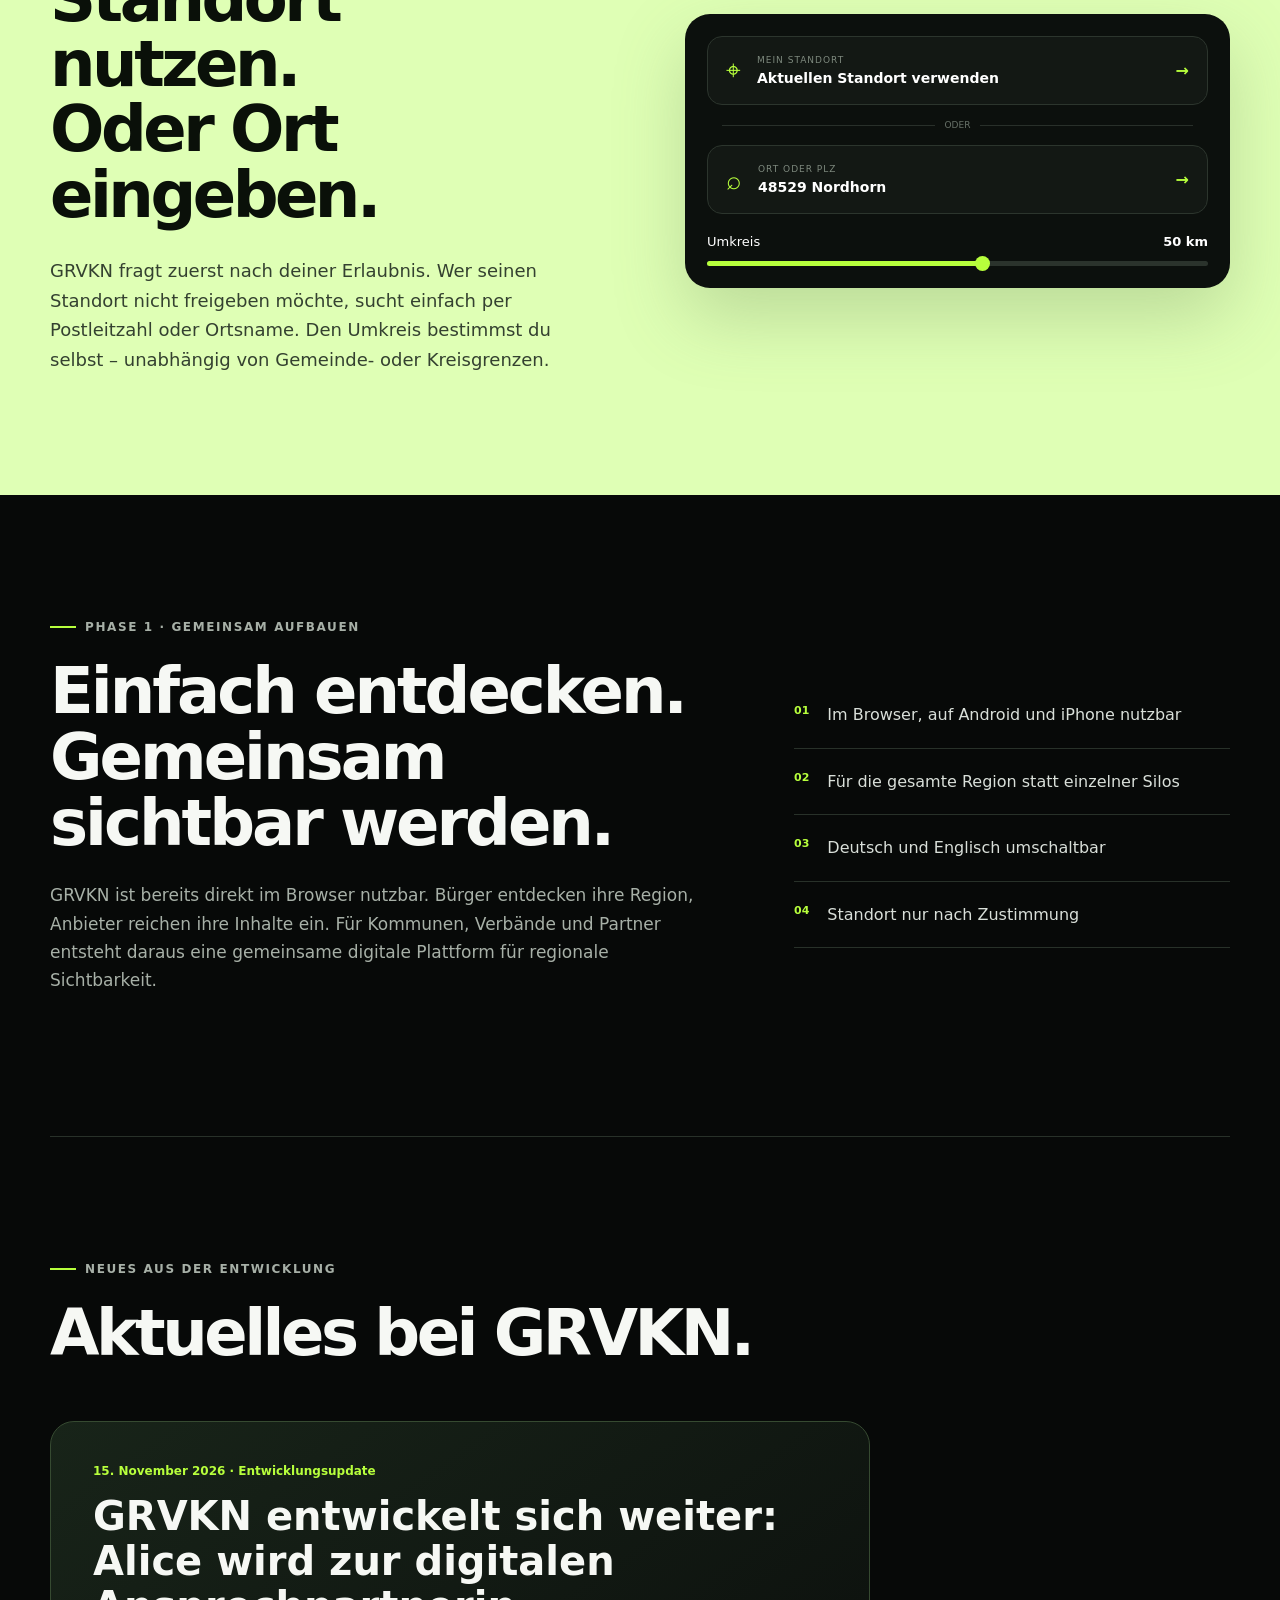
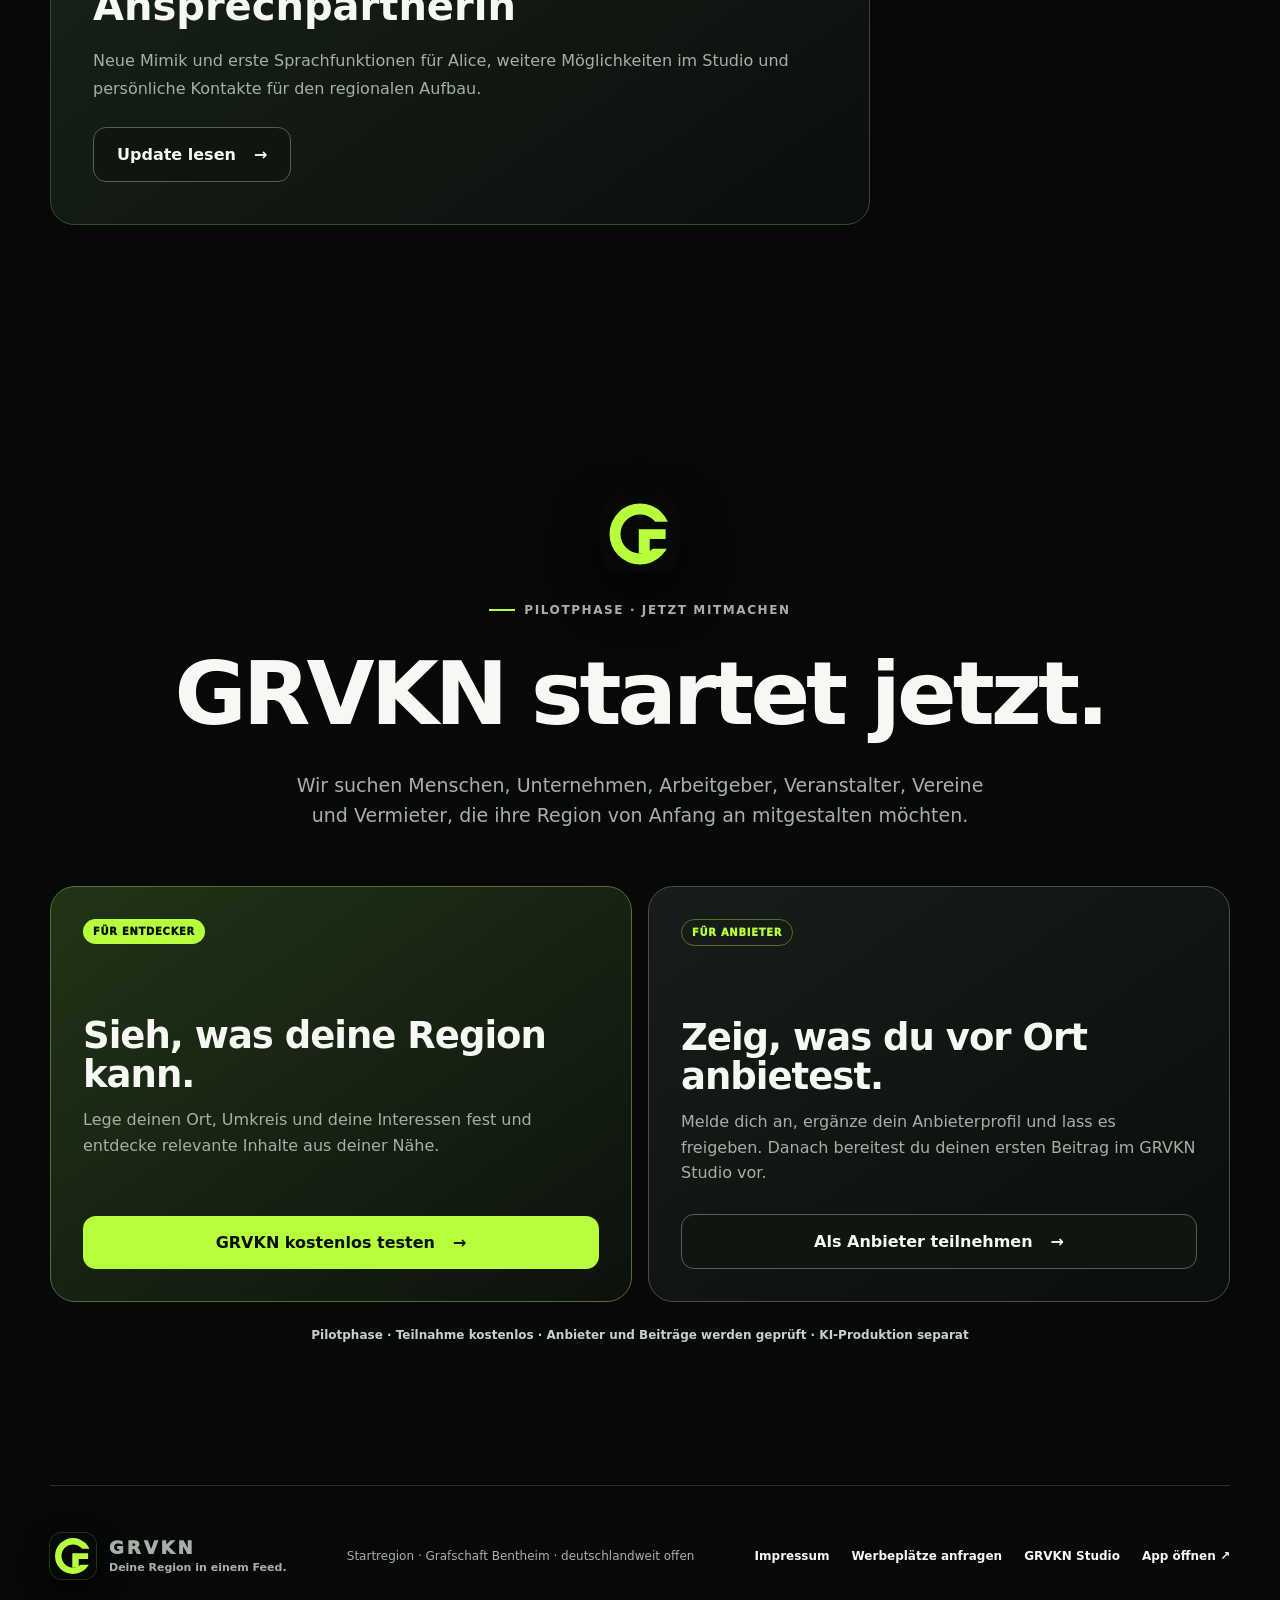
==== commit 2b46b36c: "Publish verified GRVKN house ads with homepage photography and reduced-motion support Application so" ====
--- a/index.html
+++ b/index.html
@@ -2,6 +2,7 @@
 <html lang="de">
 <head>
   <meta charset="utf-8">
+  <meta name='impact-site-verification' value='7ab687df-e7d1-4118-87b3-e52497b2c28b'>
   <meta name="viewport" content="width=device-width, initial-scale=1">
   <meta name="theme-color" content="#070908">
   <meta name="description" content="Entdecke deine Region mit GRVKN. Freigegebene Anbieter laden im GRVKN Studio eigene Videos hoch und teilen Beiträge per Link und QR-Code. KI-Unterstützung wird als separates Paket vorbereitet.">
@@ -15,7 +16,7 @@
   <link rel="manifest" href="/manifest.webmanifest">
   <link rel="stylesheet" href="/styles.css?v=20261011-studio">
   <script src="/pwa-install.js" defer></script>
-  <script type="module" src="/werbung/slots.js?v=1865d034"></script>
+  <script type="module" src="/werbung/slots.js?v=20261121-vivid1"></script>
 </head>
 <body>
   <header class="nav wrap">
